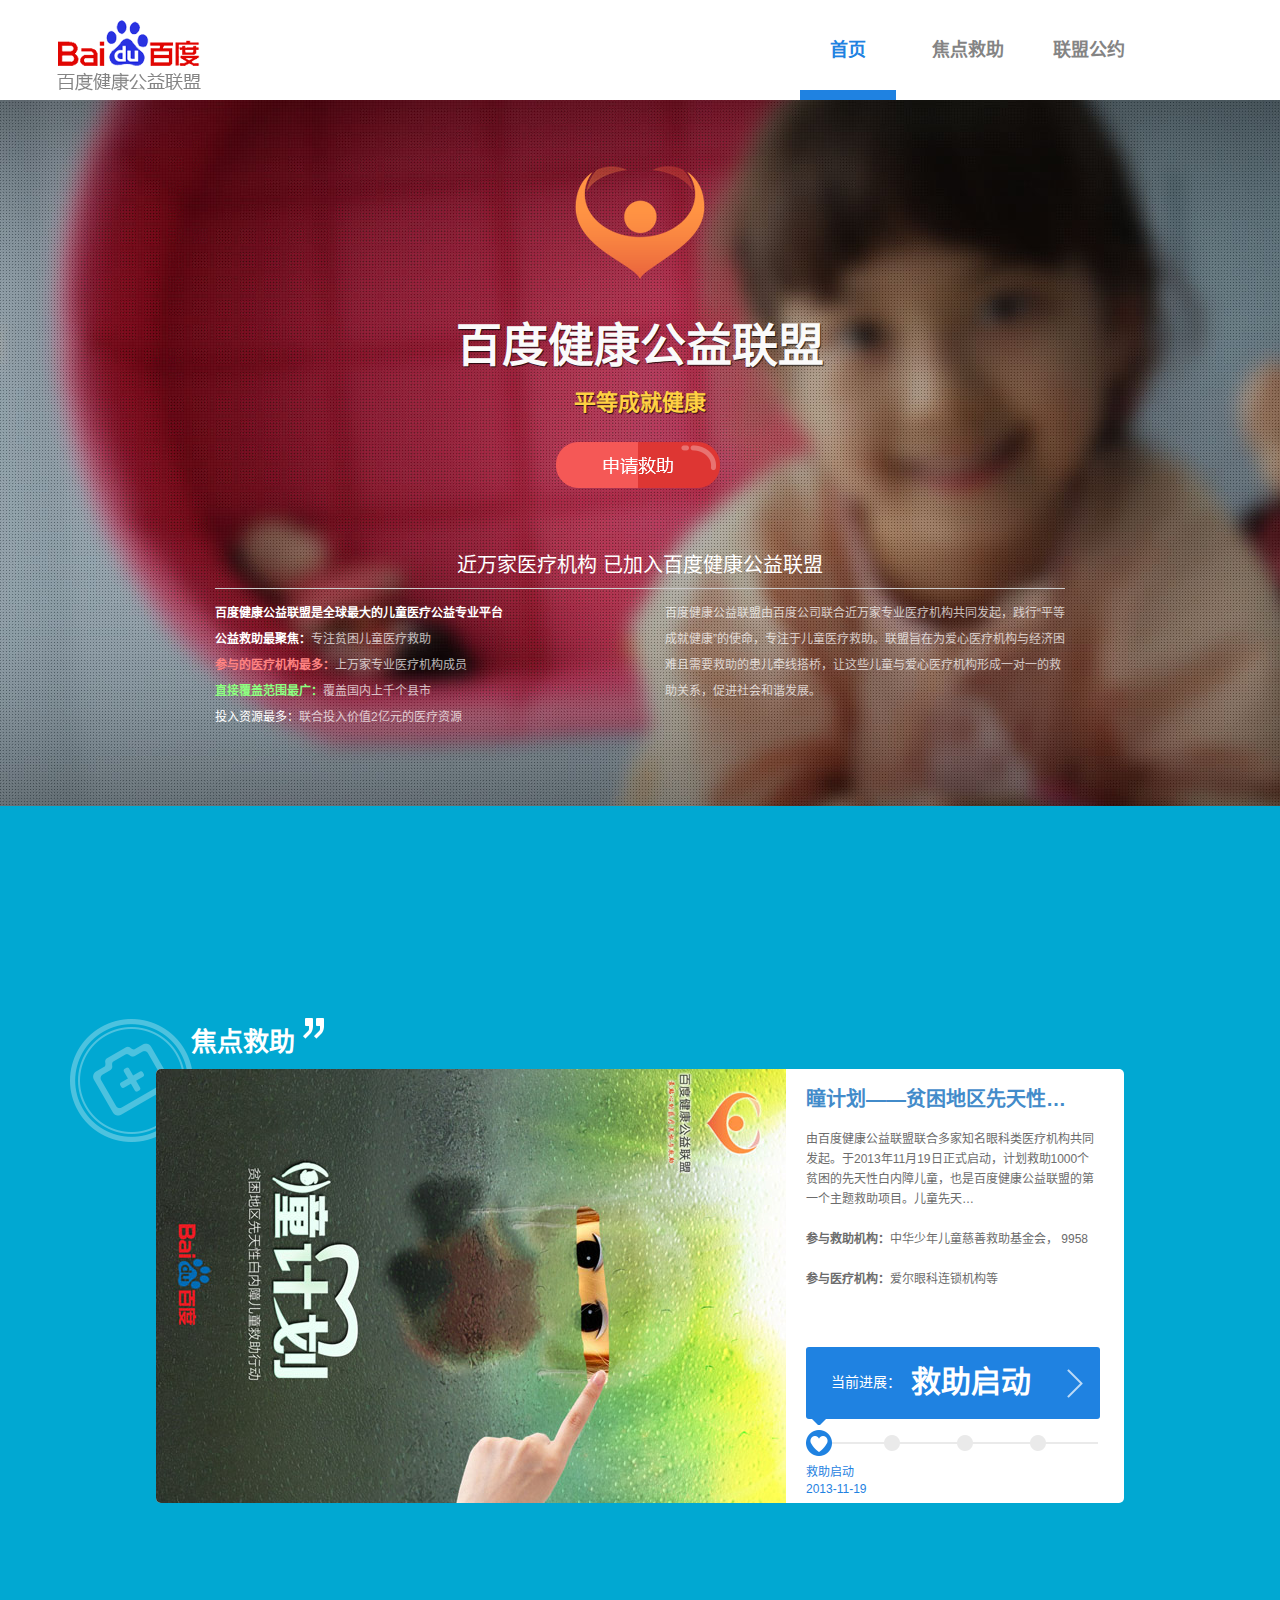
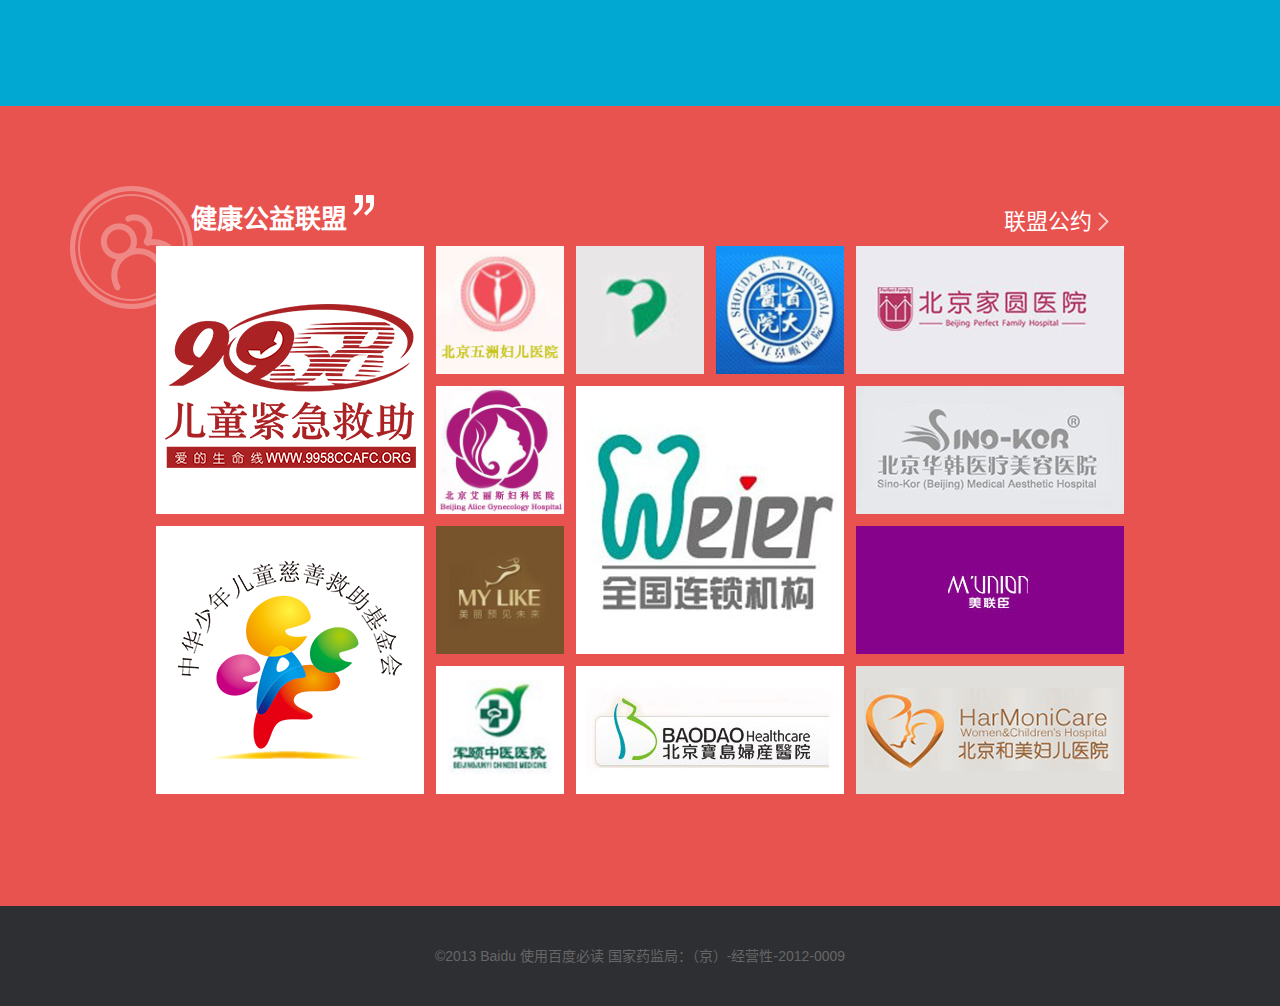
==== index.html @ b4f70628 "v1.31." ====
﻿<!DOCTYPE html>
<html lang="zh-cn">
    <head>
        <meta charset="utf-8">
        <meta http-equiv="X-UA-Compatible" content="IE=edge">
        <meta name="viewport" content="width=device-width, initial-scale=1.0">
        <meta name="description" content="">
        <meta name="author" content="yecol">
        <title>
            百度健康公益联盟
        </title>
        <link href="/static/assets/css/form.css" rel="stylesheet" type="text/css">
        <link href="/static/assets/css/style.css" rel="stylesheet" type="text/css">

        <!--[if lt IE 9]>
        <script src="/static/assets/js/html5shiv.js"></script>
        <script src="/static/assets/js/respond.min.js"></script>
        <![endif]-->
        <style type="text/css">
        .fixer{
            position:fixed; 
            padding-top: 20px;
            z-index: 700;
            width: 100%;
            _position:absolute;
            _top:expression(documentElement.scrollTop+30 + "px")
        }
        .tip{
            position:absolute;
            top: 20px;
            z-index: 900;
            width: 100%;
            _position:absolute;
            _top:expression(documentElement.scrollTop+30 + "px")
        }
        </style>
    </head>
    
    <body>
        <div class="fixer">
        <div id="nav">
            <div class="nav-lp">
            <ul>
                <li id="l1"><a href="#top" id="ftop">首页</a></li>
                <li id="l2"><a href="#focus" id="ffocus" class="active">焦点救助</a></li>
                <li id="l3"><a href="#union" id="funion">健康公益联盟</a></li>
            </ul>
            </div>
            <div class="nav-rp">
            <a id="nav-btn" class="req-help"></a>
            </div>
        </div>
        </div>
        <div class="header" id="top">
            <ul>
                <li class="active"><a href="#" class="active">首页</a></li>
                <li><a href="/focus/" >焦点救助</a></li>
                <li><a href="/union/" >联盟公约</a></li>
            </ul>
        </div>

        <div class="section" id="cover">
            <div class="container">
                <div class="title1">
                    <h1>百度健康公益联盟</h1>
                    <h3>平等成就健康</h3>
                </div>
                <div class="primary">
                    <a href="#" id="pr-btn" class="req-help"></a>
                </div>
                <div class="detail">
                    近万家医疗机构 已加入百度健康公益联盟
                    <hr>
                </div>

                <div class="title2">
                    <div class="t2l">
                        <!--<p class="t2-title">项目特点</p>-->
                        <p><strong>百度健康公益联盟是全球最大的儿童医疗公益专业平台</strong></p>
                        <p><span class="cc1">公益救助最聚焦：</span><span class="op4">专注贫困儿童医疗救助</span></p>
                        <p><span class="cc2">参与的医疗机构最多：</span><span class="op4">上万家专业医疗机构成员</span></p>
                        <p><span class="cc3">直接覆盖范围最广：</span></span><span class="op4">覆盖国内上千个县市</span></p>
                        <p><span class="cc4">投入资源最多：</span><span class="op4">联合投入价值2亿元的医疗资源</span></p>
                    </div>
                    <div class="t2r">
                        <!--<p class="t2-title">项目简介</p>-->
                        <p><span class="op4">百度健康公益联盟由百度公司联合近万家专业医疗机构共同发起，践行“平等成就健康”的使命，专注于儿童医疗救助。联盟旨在为爱心医疗机构与经济困难且需要救助的患儿牵线搭桥，让这些儿童与爱心医疗机构形成一对一的救助关系，促进社会和谐发展。</span></p></div>
                </div>

            </div>
        </div>

        <div class="section" id="focus" name="sn2">
            <div class="container">
            <div class="mid-container" id="fmc">
            <div class="title">
            <div class="title1">焦点救助</div>
            </div>   
            <div class="frame">
                <div class="image"><a href="/focus/"><img src="/static/img/detail.jpg"></a></div>
                <div class="content">
                    <h3 id="cutoff1"><a href="/focus/">瞳计划——贫困地区先天性白内障儿童救助行动</a></h3>
                    <p id="cutoff2">由百度健康公益联盟联合多家知名眼科类医疗机构共同发起。于2013年11月19日正式启动，计划救助1000个贫困的先天性白内障儿童，也是百度健康公益联盟的第一个主题救助项目。儿童先天性白内障在我国的发生率为0.5%，也就是每200个孩子里就有一个患有先天性白内障，是儿童较为常见的疾病。白内障能导致婴幼儿失明或弱势，失明儿童中有22%-30%为白内障所致，其已成为儿童失明的第二大原因。虽然目前白内障手术已经比较成熟，患病儿童通过手术可以重见光明，但对于儿童的治疗比成人更复杂、难度更高，特别是双眼完全性白内障的儿童，应在出生后1-2周内手术，最迟不可超过6个月，一旦错过治疗，会导致终生弱势甚至失明。而且，该疾病发病率高、分布地域广，贫困地区的患儿，往往因为医疗资源缺乏、无钱医治等问题耽误治疗，留下终生遗憾。孩子是社会的未来，而眼睛是他们看世界的窗户，贫困不应成为孩子看见未来、看见光明的障碍。百度联合上万家医疗客户共同建立健康公益联盟，打造首个以互联网平台和专业医疗机构为主体的直接救助平台，同时也是全球最大的儿童医疗公益专业平台，“瞳计划”作为首个发起项目，将为需要救助的患儿提供专业、及时的救助服务。让我们一起关注“瞳计划”，为祖国的花朵擦亮眼睛、照亮未来！
                    </p>
                    <p class="mr20" id="cutoff3"><span class="s">参与救助机构：</span>中华少年儿童慈善救助基金会， 9958</p>
                    <p class="mr20"><span class="s">参与医疗机构：</span>爱尔眼科连锁机构等</p>
                </div>
                <div class="status">
                    <div class="tag">
                        <a href="/focus/" class="taga">
                        <!-- TODO:填写所有状态，有几个填写几个。tgtext2l为两行文字,tgtext1l为一行文字 -->
                        <div class="tgtext tgtext1l">
                        <p><span class="p60">当前进展：</span><span class="f24">救助启动</span></p>
                        </div>
                        <div class="next"></div>
                        </a>
                    </div>
                    <!-- TODO:数字序号写在这里，如这里表示激活第3个 -->
                    <div id="cura" class="hide">1</div>

                    <div class="tail">
                    </div>
                    <div class="line">
                        <a class="stage1"></a>
                        <div class="seg"></div>
                        <a class="stage"></a>
                        <div class="seg"></div>
                        <a class="stage"></a>
                        <div class="seg"></div>
                        <a class="stage"></a>
                        <div class="seg"></div>
                    </div>
                    <!-- TODO:填写状态，有几个写几个 -->
                    <div class="segtext">
                        <div class="seg-t" id="st1"><p>救助启动</p><p>2013-11-19</p></div>
                    </div>
                </div>
            </div>
            </div>   
            </div>
        </div>

        <div class="section" id="union" name="sn3">
            <div class="container">
            <div class="mid-container">
            <div class="title">
            <div class="title1">健康公益联盟<a class="seeall" href="/union/">联盟公约</a></div>
            </div> 
            <div class="face-frame">
                <ul>
                    <!-- line1 -->
                    <li class="face2" id="f1"><img src="/static/img/9958-268268.png"></li>
                    <li class="face1" id="f2"><img src="/static/img/f2.jpg"></img></li>
                    <li class="face1" id="f3"><img src="/static/img/f3.jpg"></img></li>
                    <li class="face1" id="f4"><img src="/static/img/f4.jpg"></img></li>
                    <li class="facew" id="f5"><img src="/static/img/c1.png"></li>
                    <!-- line2 -->
                    <li class="face1" id="f6"><img src="/static/img/f5.jpg"></img></li>
                    <li class="face2" id="f7"><img src="/static/img/f6.jpg"></li>
                    <li class="facew" id="f8"><img src="/static/img/c2.png"></li>
                    <!-- line3 -->
                    <li class="face2" id="f9"><img src="/static/img/ech-268268.png"></li>
                    <li class="face1" id="f10"><img src="/static/img/f8.jpg"></li>
                    <li class="facew" id="f11"><img src="/static/img/c4.jpg"></li>
                    <!-- line4 -->
                    <li class="face1" id="f12"><img src="/static/img/f7.jpg"></img></li>
                    <li class="facew" id="f13"><img src="/static/img/c5.jpg"></li>
                    <li class="facew" id="f14"><img src="/static/img/c6.png"></li>
                </ul>
                
            </div>
            </div>   
            </div>
        </div>

        <div class="section" id="footer">
            <p>©2013 Baidu <a href="http://www.baidu.com/duty/">使用百度必读</a> 国家药监局：（京）-经营性-2012-0009</p>
        </div>


        <!-- TODO 加入在此加入所有轮换图片-->
        <div id="preload-1">
            <!-- 加入1*1 -->
        </div>

        <div id="preload-2">
            <!-- 加入2*2 -->
        </div>

        <div id="preload-w">
            <!-- 加入1*2 -->
            <img src="/static/img/c3.png"></img>
            <img src="/static/img/c7.png"></img>
        </div>


        <!-- Modal -->
        <div class="modal fade" id="yModal" tabindex="-1" role="dialog" aria-labelledby="myModalLabel" aria-hidden="true">
          <div class="modal-dialog">
            <div class="modal-content">
              <div class="modal-header">
                <button type="button" class="close" data-dismiss="modal" aria-hidden="true">&times;</button>
                <h4 class="modal-title" id="myModalLabel">申请救助</h4>
              </div>
              <div class="modal-body">

<form class="form-horizontal" id="help-form" role="form">

    <div class="ygroup">
        <label for="username" class="label-1"><span class="cred">*</span>姓名:</label>
            <div class="col-xs-4"><input type="text" id="username" name="name" class="form-control" data-validate="required" data-validate-max-length="32" >
                <div class="errorHint"></div>
            </div>
        <label for="tel" class="label-2"><span class="cred">*</span>电话:</label>
            <div class="col-xs-4">
                <input type="text" id="tel" class="form-control" name="tel" data-validate="telnumber">
                <div class="errorHint"></div>
            </div>
    </div>

    <div class="ygroup">
         <label for="address" class="label-1"><span class="cred">*</span>地址:</label>
            <div class="col-xs-3">
                <select class="form-control" id="provjs" name="province" type="text" data-validate="require-select-valid-option">
                  <option value='-1'>请选择</option>
                </select>
                <div class="errorHint"></div>
            </div>
            <div class="col-xs-3">
                <select class="form-control" id="cityjs" name="city" type="text">
                  <option value='-1'>请选择</option>
                </select>
            </div>
            <div class="col-xs-3">
                <select class="form-control" id="cotyjs" name="country" type="text">
                  <option value='-1'>请选择</option>
                </select>
            </div>
    </div>

    <div class="ygroup">
        <label for="detailaddress" class="label-1"><span class="cred">*</span>详细地址:</label>
        <div class="col-sm-10">
            <input class="longinput" id="detailaddress" name="address" data-validate="required-none">
            <div class="errorHint"></div>
        </div>
    </div>
    <div class="ygroup">
        <label for="desc" class="label-1"><span class="cred">*</span>病情描述:</label>
        <div class="col-sm-10">
            <textarea class="form-control" rows="3" name="illness_desc" data-validate="required-none"></textarea>
            <div class="errorHint"></div>
        </div>
    </div>
    <div class="ygroup">
        <label for="other" class="label-1">备注:</label>
        <div class="col-sm-10">
            <textarea class="form-control" rows="3" name="remarks"></textarea>
        </div>
    </div>

  <div class="ygroup">
    <div class="col-sm-offset-2 col-sm-10">
        <label>带<span class="cred">*</span>为必填项</label>
    </div>
  </div>
  <div class="ygroup">
    <div class="pull-center">
      <button type="submit" class="send-help"></button>
    </div>
  </div>
</form>

              </div>
            </div><!-- /.modal-content -->
          </div><!-- /.modal-dialog -->
        </div><!-- /.modal -->

<div class="tip"></div>

        <script src="/static/assets/js/jquery-1.10.2.min.js"></script>
        <script src="/static/assets/js/bootstrap.min.js"></script>

        <!-- 输入校验 -->
        <script src="/static/backbone/backbone-1.0.0.min.js"></script>
        <script src="/static/js/system.js"></script>
        <script src="/static/js/validate.js"></script>
        <!-- 输入校验 -->

        <script>
        $fposito = 0;
        $temph = 0;
        $pt = 0;

        $findex1 = 0;
        $findex2 = 0;
        $findexw = 0;
        $pswIndex = 1;

        function subText(selectString,limit,ellipsis){
            if ($(selectString).html().length>limit){
                var txt = $(selectString).html().substr(0,limit);
                $(selectString).html(ellipsis?txt+"…":txt);                
            }
        }

        function multiSubText(selectString,limit,ellipsis){
            $(selectString).each(function(){
                if ($(this).html().length>limit){
                    var txt = $(this).html().substr(0,limit);
                    $(this).html(ellipsis?txt+"…":txt);               
                }
            });
        }

        $(document).ready(function() {
            /* 截断 */
            subText("#cutoff1 a",12,true);//焦点救助标题
            subText("#cutoff2",90,true);//焦点救助内容
            subText("#cutoff3",70,true);//焦点救助机构
            multiSubText(".tgtext2l .f24",7,false);//状态蓝条
            multiSubText(".tgtext1l .f24",4,false);//状态蓝条
            multiSubText(".seg-t p:nth-child(1)",6,false);//状态下部分
            /* resize section */
            $vsbheight = $(window).height();
            if($vsbheight>$("#focus").height()){
                $("#focus").height($vsbheight);
                $pt = ($("#focus").height()-494)/2
                $("#focus .container").css({"padding-top":$pt,"padding-bottom":$pt,"background-position":"70px "+parseInt($pt+10,0)+"px"});
                $temph=$pt+10;
            }
            /* scroll */
            $("#nav ul a").click(function(e) {
                var sel = $(this).attr("href");
                $('html,body').animate({scrollTop: $(sel).offset().top}, 500);
                e.preventDefault();
            });
            /*slide*/
            $cura = parseInt($("#cura").html(),10)-1;
            $taila=[6,78,152,225];
            {   
                $(".stage").each(function(i){
                    if(i==$cura-1){
                        $(this).addClass('active');
                    }else if(i>$cura-1){
                        $(this).addClass('unactive');
                    }
                    i++;
                });
                $(".seg").each(function(j){
                    if(j+1>$cura){
                        $(this).addClass('unactive');
                    }else{
                        $(this).removeClass('unactive');
                    }
                    j++;
                });
                $(".seg-t").each(function(k){
                    if(k!=$cura){
                        $(this).hide();
                    }else{
                        $(this).show();
                    }
                    k++;
                });
                $(".tgtext").each(function(k){
                    if(k!=$cura){
                        $(this).hide();
                    }else{
                        $(this).show();
                    }
                    k++;
                });
                $(".tail").css("background-position",$taila[$cura]+"px 0px");
                if($cura==0){
                    $(".stage1").addClass('active');
                }
            }

            var timer = null;
            /*slide hover||click*/
            $(".stage,.stage1").hover(function() {
                $curStage = $(this);
                clearTimeout(timer);
                // timer = setTimeout(function() {
                    if($cura==0)return;
                    if($curStage.hasClass('unactive'))return;
                    $(".tail").css("background-position",$taila[$curStage.index()/2]+"px 0px");
                    //$(this).addClass('active');
                    //$(this).siblings('.active').removeClass('active');
                    $index_2=$curStage.index()/2;
                    $(".seg-t").each(function(k){
                        if(k!=$index_2){
                            $(this).hide();
                        }else{
                            $(this).show();
                        }
                        k++;
                    });
                    $(".tgtext").each(function(k){
                        if(k!=$index_2){
                            $(this).hide();
                        }else{
                            $(this).show();
                        }
                        k++;
                    });
                // }, 1000);
            }
            , function() {
                clearTimeout(timer);
                timer = setTimeout(function() {
                    /* 恢复当前状态的效果 */
                    $(".tail").css("background-position",$taila[$cura]+"px 0px");
              
                    //TODO 找到当前状态element的index
                    $(".seg-t").each(function(k){
                        if (k!=$cura) {
                            $(this).hide();
                        } else {
                            $(this).show();    
                        }
                        k++;
                    });
                    $(".tgtext").each(function(k){
                        if(k!=$cura){
                            $(this).hide();
                        }else{
                            $(this).show();
                        }
                        k++;
                    });
                }, 300);
            }
            );

            /*省市县的获取*/
            $prourl="/location/api/provinces/";
            $ctyurl="country.json";
            $.getJSON( $prourl, function(response){
                $options = "<option value='-1'>请选择</option>";
                $.each(response.data, function( key, val ) {
                    $options+=( "<option value='" + key + "'>" + val + "</option>" );
                });
                $("#provjs").html($options);
            });

            $("#provjs").change(function(){
                var provinceId = $("#provjs option:selected").attr('value');
                $citurl = '/location/api/cities/'+provinceId+'/';

                //修改文字
                $.getJSON( $citurl, function(response){
                    $options = "<option value='-1'>请选择</option>";
                    $.each(response.data, function( key, val ) {
                        $options+=( "<option value='" + key + "'>" + val + "</option>" );
                    });
                    $("#cityjs").html($options);
                });
                $("#detailaddress").val($("#provjs option:selected").html());
                $("#cotyjs").html("<option value='-1'>请选择</option>");
            });

            $("#cityjs").change(function(){
                var cid = $("#cityjs option:selected").attr('value');
                $ctyurl = '/location/api/districts/'+cid+'/';

                //修改文字
                $.getJSON( $ctyurl, function(response){
                    $options = "<option value='-1'>请选择</option>";
                    $.each(response.data, function( key, val ) {
                        $options+=( "<option value='" + key + "'>" + val + "</option>" );
                    });
                    $("#cotyjs").html($options);
                });
                $("#detailaddress").val($("#provjs option:selected").html()+$("#cityjs option:selected").html());
            });

            $("#cotyjs").change(function(){
                $("#detailaddress").val($("#provjs option:selected").html()+$("#cityjs option:selected").html()+$("#cotyjs option:selected").html()); 
            })

            /*表单数据传输和处理*/
            /* open form*/
            $(".req-help").click(function(e) {
                /* Act on the event */
                e.preventDefault();
                $("#help-form")[0].reset();

                $('div[class="errorHint"]').each(function() {
                    $(this).text('');
                })
                $('#yModal').modal();
            });

            $(".send-help").click(function(e) {
                if (!W.validate()) {
                    return false;
                }

                e.preventDefault();
                
                $("#yModal").modal('hide');
                //发送数据
                $.ajax({
                    type:"POST",
                    url: "/cms/applications/api/create/",
                    data: $("#help-form").serialize(),
                    success: function(data){              
                        if (data) {//TODO: 需要对错误提交做什么处理？
                            $(".tip").css("top",$(window).scrollTop()+$(window).height()/2).show();
                            setTimeout(function(){
                                $('.tip').hide();
                            }, 2000);
                        };
                    }
                });        
            });
        });
        $(window).resize(function(event) {
            /* resize section */
            $vsbheight = $(window).height();
            if($vsbheight>$("#focus").height()){
                $("#focus").height($vsbheight);
                $pt = ($("#focus").height()-494)/2
                $("#focus .container").css({"padding-top":$pt,"padding-bottom":$pt,"background-position":"70px "+parseInt($pt+10,0)+"px"});
                $temph=$pt+10;
            }
            $('.fixer').css('padding-left',($('#fmc').offset().left+475)); 
        });

        var imageTimer = null;
        var firstTime = 0;
        $(window).scroll(function(){
            var h_num=$(window).scrollTop();
            
            if(h_num>=$("#focus").offset().top+$pt-60){
                //alert($temph);
                $num=parseInt(h_num-($("#focus").offset().top)-$pt+30,10)+parseInt($temph, 10);
                $("#focus .container").css("background-position","70px "+$num +"px");
            }else{
                $pt = ($("#focus").height()-494)/2
                $("#focus .container").css({"padding-top":$pt,"padding-bottom":$pt,"background-position":"70px "+parseInt($pt+10,0)+"px"});
            }

            if(h_num>=$("#union").offset().top+80-60){
                $num=parseInt(h_num-($("#union").offset().top)+60,10);
                $("#union .container").css("background-position","70px "+$num +"px");
            }else{
                $("#union .container").css("background-position","70px 80px");
            }

            if(h_num>=$("#focus").offset().top){
                $('.fixer').css('padding-left',($('#fmc').offset().left+475)); 
                $('#ffocus').addClass('active');
                $('#funion').removeClass('active');
                if (h_num>=$("#union").offset().top) {
                    $('#ffocus').removeClass('active');
                    $('#funion').addClass('active');
                };
                $('.fixer').show();
                $('#nav').show(); 
            }else{ 
                $('.fixer').hide();
                $('#nav').hide();    
            }

            // switch images
            if(h_num>=$("#union").offset().top-400&&firstTime==0){
                firstTime = 1;
                clearTimeout(imageTimer);
                imageTimer = setInterval(function(){

                    // var count = 0;
                    // var interv = setInterval(function() {
                    //     count++;
                    //     if(count>6){
                    //         clearInterval(interv);
                    //     }
                    var $swIndex = 1 + Math.floor(Math.random() * 14);

                    //if ($swIndex == 1 || $swIndex == 5) {
                        //左上角和右上角图标不变
                    //    return;
                    //}

                    var $curli = $(".face-frame ul li:nth-child("+$swIndex+")");

                    var $swImageUrl = null;
                    var $swImageEle = null;

                    if ($curli.hasClass("face1")){
                        if ($("#preload-1 img").size() == 0) {
                            return;
                        }

                        $findex1 = ($findex1)%$("#preload-1 img").size()+1;
                        $swImageEle = $("#preload-1 img:nth-child("+$findex1+")");
                        $swImageUrl = $swImageEle.attr('src');
                    }
                    if ($curli.hasClass("face2")){
                        if ($("#preload-2 img").size() == 0) {
                            return;
                        }

                        $findex2 = ($findex2)%$("#preload-2 img").size()+1;
                        $swImageEle = $("#preload-2 img:nth-child("+$findex2+")");
                        $swImageUrl = $swImageEle.attr('src');
                        // console.log("findex2="+$findex2);
                    }
                    if ($curli.hasClass("facew")){
                        if ($("#preload-w img").size() == 0) {
                            return;
                        }

                        $findexw = ($findexw)%$("#preload-w img").size()+1;
                        $swImageEle = $("#preload-w img:nth-child("+$findexw+")");
                        $swImageUrl = $swImageEle.attr('src');
                        // console.log("findexw="+$findexw);
                    }

                    var swimage = $(".face-frame ul li:nth-child("+$swIndex+") img");
                    swimage.fadeOut(400, function () {
                        swimage.attr('src', $swImageUrl);
                        swimage.fadeIn(400);
                    });

                    $swImageEle.attr('src', swimage.attr('src'));
                    // },200);


                } , 2000);
            }else if(h_num<$("#union").offset().top-400){
                firstTime = 0;
            }
        });  
        </script>

        <script type="text/javascript">
            var _bdhmProtocol = (("https:" == document.location.protocol) ? " https://" : " http://");
            document.write(unescape("%3Cscript src='" + _bdhmProtocol + "hm.baidu.com/h.js%3F6b83942048be2f98b58cb7e82a710c44' type='text/javascript'%3E%3C/script%3E"));
        </script>
  </body>
</html>
---- static/assets/css/form.css ----
/*!
 * Bootstrap v3.0.2
 *
 * Copyright 2013 Twitter, Inc
 * Licensed under the Apache License v2.0
 * http://www.apache.org/licenses/LICENSE-2.0
 *
 * Designed and built with all the love in the world @twitter by @mdo and @fat.
 */

/*! normalize.css v2.1.3 | MIT License | git.io/normalize */
article,
aside,
details,
figcaption,
figure,
footer,
header,
hgroup,
main,
nav,
section,
summary {
  display: block;
}
audio,
canvas,
video {
  display: inline-block;
}
audio:not([controls]) {
  display: none;
  height: 0;
}
[hidden],
template {
  display: none;
}
html {
  font-family: sans-serif;
  -ms-text-size-adjust: 100%;
  -webkit-text-size-adjust: 100%;
}
body {
  margin: 0;
}
a {
  background: transparent;
}
a:focus {
  outline: thin dotted;
}
a:active,
a:hover {
  outline: 0;
}
h1 {
  font-size: 2em;
  margin: 0.67em 0;
}
abbr[title] {
  border-bottom: 1px dotted;
}
b,
strong {
  font-weight: bold;
}
dfn {
  font-style: italic;
}
hr {
  -moz-box-sizing: content-box;
  box-sizing: content-box;
  height: 0;
}
mark {
  background: #ff0;
  color: #000;
}
code,
kbd,
pre,
samp {
  font-family: monospace, serif;
  font-size: 1em;
}
pre {
  white-space: pre-wrap;
}
q {
  quotes: "\201C" "\201D" "\2018" "\2019";
}
small {
  font-size: 80%;
}
sub,
sup {
  font-size: 75%;
  line-height: 0;
  position: relative;
  vertical-align: baseline;
}
sup {
  top: -0.5em;
}
sub {
  bottom: -0.25em;
}
img {
  border: 0;
}
svg:not(:root) {
  overflow: hidden;
}
figure {
  margin: 0;
}
fieldset {
  border: 1px solid #c0c0c0;
  margin: 0 2px;
  padding: 0.35em 0.625em 0.75em;
}
legend {
  border: 0;
  padding: 0;
}
button,
input,
select,
textarea {
  width: 100%
  font-family: inherit;
  font-size: 100%;
  margin: 0;
}
button,
input {
  line-height: normal;
}
button,
select {
  text-transform: none;
}
button,
html input[type="button"],
input[type="reset"],
input[type="submit"] {
  -webkit-appearance: button;
  cursor: pointer;
}
button[disabled],
html input[disabled] {
  cursor: default;
}
input[type="checkbox"],
input[type="radio"] {
  box-sizing: border-box;
  padding: 0;
}
input[type="search"] {
  -webkit-appearance: textfield;
  -moz-box-sizing: content-box;
  -webkit-box-sizing: content-box;
  box-sizing: content-box;
}
input[type="search"]::-webkit-search-cancel-button,
input[type="search"]::-webkit-search-decoration {
  -webkit-appearance: none;
}
button::-moz-focus-inner,
input::-moz-focus-inner {
  border: 0;
  padding: 0;
}
textarea {
  overflow: auto;
  vertical-align: top;
}
table {
  border-collapse: collapse;
  border-spacing: 0;
}

html {
  font-size: 62.5%;
  -webkit-tap-highlight-color: rgba(0, 0, 0, 0);
}
body {
  font-family: "Helvetica Neue", Helvetica, Arial, sans-serif;
  font-size: 14px;
  line-height: 1.428571429;
  color: #333333;
  background-color: #ffffff;
}
input,
button,
select,
textarea {
  font-family: inherit;
  font-size: inherit;
  line-height: inherit;
}
a {
  color: #428bca;
  text-decoration: none;
}
a:hover,
a:focus {
  color: #2a6496;
  text-decoration: underline;
}
a:focus {
  outline: thin dotted #333;
  outline: 5px auto -webkit-focus-ring-color;
  outline-offset: -2px;
}
img {
  vertical-align: middle;
}
.img-responsive {
  display: block;
  max-width: 100%;
  height: auto;
}
.img-rounded {
  border-radius: 6px;
}
.img-thumbnail {
  padding: 4px;
  line-height: 1.428571429;
  background-color: #ffffff;
  border: 1px solid #dddddd;
  border-radius: 4px;
  -webkit-transition: all 0.2s ease-in-out;
  transition: all 0.2s ease-in-out;
  display: inline-block;
  max-width: 100%;
  height: auto;
}
.img-circle {
  border-radius: 50%;
}
hr {
  margin-top: 20px;
  margin-bottom: 20px;
  border: 0;
  border-top: 1px solid #eeeeee;
}
.sr-only {
  position: absolute;
  width: 1px;
  height: 1px;
  margin: -1px;
  padding: 0;
  overflow: hidden;
  clip: rect(0, 0, 0, 0);
  border: 0;
}
p {
  margin: 0 0 10px;
}
.lead {
  margin-bottom: 20px;
  font-size: 16px;
  font-weight: 200;
  line-height: 1.4;
}
@media (min-width: 768px) {
  .lead {
    font-size: 21px;
  }
}
small,
.small {
  font-size: 85%;
}
cite {
  font-style: normal;
}
.text-muted {
  color: #999999;
}
.text-primary {
  color: #428bca;
}
.text-primary:hover {
  color: #3071a9;
}
.text-warning {
  color: #c09853;
}
.text-warning:hover {
  color: #a47e3c;
}
.text-danger {
  color: #b94a48;
}
.text-danger:hover {
  color: #953b39;
}
.text-success {
  color: #468847;
}
.text-success:hover {
  color: #356635;
}
.text-info {
  color: #3a87ad;
}
.text-info:hover {
  color: #2d6987;
}
.text-left {
  text-align: left;
}
.text-right {
  text-align: right;
}
.text-center {
  text-align: center;
}
h1,
h2,
h3,
h4,
h5,
h6,
.h1,
.h2,
.h3,
.h4,
.h5,
.h6 {
  font-weight: 500;
  line-height: 1.1;
  color: inherit;
}
h1 small,
h2 small,
h3 small,
h4 small,
h5 small,
h6 small,
.h1 small,
.h2 small,
.h3 small,
.h4 small,
.h5 small,
.h6 small,
h1 .small,
h2 .small,
h3 .small,
h4 .small,
h5 .small,
h6 .small,
.h1 .small,
.h2 .small,
.h3 .small,
.h4 .small,
.h5 .small,
.h6 .small {
  font-weight: normal;
  line-height: 1;
  color: #999999;
}
h1,
h2,
h3 {
  margin-top: 20px;
  margin-bottom: 10px;
}
h1 small,
h2 small,
h3 small,
h1 .small,
h2 .small,
h3 .small {
  font-size: 65%;
}
h4,
h5,
h6 {
  margin-top: 10px;
  margin-bottom: 10px;
}
h4 small,
h5 small,
h6 small,
h4 .small,
h5 .small,
h6 .small {
  font-size: 75%;
}
h1,
.h1 {
  font-size: 36px;
}
h2,
.h2 {
  font-size: 30px;
}
h3,
.h3 {
  font-size: 24px;
}
h4,
.h4 {
  font-size: 18px;
}
h5,
.h5 {
  font-size: 14px;
}
h6,
.h6 {
  font-size: 12px;
}
.page-header {
  padding-bottom: 9px;
  margin: 40px 0 20px;
  border-bottom: 1px solid #eeeeee;
}
ul,
ol {
  margin-top: 0;
  margin-bottom: 10px;
}
ul ul,
ol ul,
ul ol,
ol ol {
  margin-bottom: 0;
}
.list-unstyled {
  padding-left: 0;
  list-style: none;
}
.list-inline {
  padding-left: 0;
  list-style: none;
}
.list-inline > li {
  display: inline-block;
  padding-left: 5px;
  padding-right: 5px;
}
.list-inline > li:first-child {
  padding-left: 0;
}
dl {
  margin-bottom: 20px;
}
dt,
dd {
  line-height: 1.428571429;
}
dt {
  font-weight: bold;
}
dd {
  margin-left: 0;
}
@media (min-width: 768px) {
  .dl-horizontal dt {
    float: left;
    width: 160px;
    clear: left;
    text-align: right;
    overflow: hidden;
    text-overflow: ellipsis;
    white-space: nowrap;
  }
  .dl-horizontal dd {
    margin-left: 180px;
  }
  .dl-horizontal dd:before,
  .dl-horizontal dd:after {
    content: " ";
    /* 1 */
  
    display: table;
    /* 2 */
  
  }
  .dl-horizontal dd:after {
    clear: both;
  }
  .dl-horizontal dd:before,
  .dl-horizontal dd:after {
    content: " ";
    /* 1 */
  
    display: table;
    /* 2 */
  
  }
  .dl-horizontal dd:after {
    clear: both;
  }
}
abbr[title],
abbr[data-original-title] {
  cursor: help;
  border-bottom: 1px dotted #999999;
}
abbr.initialism {
  font-size: 90%;
  text-transform: uppercase;
}
blockquote {
  padding: 10px 20px;
  margin: 0 0 20px;
  border-left: 5px solid #eeeeee;
}
blockquote p {
  font-size: 17.5px;
  font-weight: 300;
  line-height: 1.25;
}
blockquote p:last-child {
  margin-bottom: 0;
}
blockquote small {
  display: block;
  line-height: 1.428571429;
  color: #999999;
}
blockquote small:before {
  content: '\2014 \00A0';
}
blockquote.pull-right {
  padding-right: 15px;
  padding-left: 0;
  border-right: 5px solid #eeeeee;
  border-left: 0;
}
blockquote.pull-right p,
blockquote.pull-right small,
blockquote.pull-right .small {
  text-align: right;
}
blockquote.pull-right small:before,
blockquote.pull-right .small:before {
  content: '';
}
blockquote.pull-right small:after,
blockquote.pull-right .small:after {
  content: '\00A0 \2014';
}
blockquote:before,
blockquote:after {
  content: "";
}
address {
  margin-bottom: 20px;
  font-style: normal;
  line-height: 1.428571429;
}
/*.container {
  margin-right: auto;
  margin-left: auto;
  padding-left: 15px;
  padding-right: 15px;
}
.container:before,
.container:after {
  content: " ";
  /* 1 */
/*
  display: table;*/
  /* 2 */

/*}
.container:after {
  clear: both;
}*/
/*.container:before,
.container:after {
  content: " ";
  /* 1 */
/*
  display: table;
  /* 2 */
.row {
  margin-left: -15px;
  margin-right: -15px;
}
.row:before,
.row:after {
  content: " ";
  /* 1 */

  display: table;
  /* 2 */

}
.row:after {
  clear: both;
}
.row:before,
.row:after {
  content: " ";
  /* 1 */

  display: table;
  /* 2 */

}
.row:after {
  clear: both;
}
.col-xs-1, .col-sm-1, .col-md-1, .col-lg-1, .col-xs-2, .col-sm-2, .col-md-2, .col-lg-2, .col-xs-3, .col-sm-3, .col-md-3, .col-lg-3, .col-xs-4, .col-sm-4, .col-md-4, .col-lg-4, .col-xs-5, .col-sm-5, .col-md-5, .col-lg-5, .col-xs-6, .col-sm-6, .col-md-6, .col-lg-6, .col-xs-7, .col-sm-7, .col-md-7, .col-lg-7, .col-xs-8, .col-sm-8, .col-md-8, .col-lg-8, .col-xs-9, .col-sm-9, .col-md-9, .col-lg-9, .col-xs-10, .col-sm-10, .col-md-10, .col-lg-10, .col-xs-11, .col-sm-11, .col-md-11, .col-lg-11, .col-xs-12, .col-sm-12, .col-md-12, .col-lg-12 {
  position: relative;
  min-height: 1px;
  padding-left: 15px;
  padding-right: 15px;
}
.col-xs-1, .col-xs-2, .col-xs-3, .col-xs-4, .col-xs-5, .col-xs-6, .col-xs-7, .col-xs-8, .col-xs-9, .col-xs-10, .col-xs-11 {
  float: left;
}
.col-xs-12 {
  width: 100%;
}
.col-xs-11 {
  width: 91.66666666666666%;
}
.col-xs-10 {
  width: 83.33333333333334%;
}
.col-xs-9 {
  width: 75%;
}
.col-xs-8 {
  width: 66.66666666666666%;
}
.col-xs-7 {
  width: 58.333333333333336%;
}
.col-xs-6 {
  width: 50%;
}
.col-xs-5 {
  width: 41.66666666666667%;
}
.col-xs-4 {
  width: 33.33333333333333%;
}
.col-xs-3 {
  width: 25%;
}
.col-xs-2 {
  width: 16.666666666666664%;
}
.col-xs-1 {
  width: 8.333333333333332%;
}
.col-xs-pull-12 {
  right: 100%;
}
.col-xs-pull-11 {
  right: 91.66666666666666%;
}
.col-xs-pull-10 {
  right: 83.33333333333334%;
}
.col-xs-pull-9 {
  right: 75%;
}
.col-xs-pull-8 {
  right: 66.66666666666666%;
}
.col-xs-pull-7 {
  right: 58.333333333333336%;
}
.col-xs-pull-6 {
  right: 50%;
}
.col-xs-pull-5 {
  right: 41.66666666666667%;
}
.col-xs-pull-4 {
  right: 33.33333333333333%;
}
.col-xs-pull-3 {
  right: 25%;
}
.col-xs-pull-2 {
  right: 16.666666666666664%;
}
.col-xs-pull-1 {
  right: 8.333333333333332%;
}
.col-xs-pull-0 {
  right: 0%;
}
.col-xs-push-12 {
  left: 100%;
}
.col-xs-push-11 {
  left: 91.66666666666666%;
}
.col-xs-push-10 {
  left: 83.33333333333334%;
}
.col-xs-push-9 {
  left: 75%;
}
.col-xs-push-8 {
  left: 66.66666666666666%;
}
.col-xs-push-7 {
  left: 58.333333333333336%;
}
.col-xs-push-6 {
  left: 50%;
}
.col-xs-push-5 {
  left: 41.66666666666667%;
}
.col-xs-push-4 {
  left: 33.33333333333333%;
}
.col-xs-push-3 {
  left: 25%;
}
.col-xs-push-2 {
  left: 16.666666666666664%;
}
.col-xs-push-1 {
  left: 8.333333333333332%;
}
.col-xs-push-0 {
  left: 0%;
}
.col-xs-offset-12 {
  margin-left: 100%;
}
.col-xs-offset-11 {
  margin-left: 91.66666666666666%;
}
.col-xs-offset-10 {
  margin-left: 83.33333333333334%;
}
.col-xs-offset-9 {
  margin-left: 75%;
}
.col-xs-offset-8 {
  margin-left: 66.66666666666666%;
}
.col-xs-offset-7 {
  margin-left: 58.333333333333336%;
}
.col-xs-offset-6 {
  margin-left: 50%;
}
.col-xs-offset-5 {
  margin-left: 41.66666666666667%;
}
.col-xs-offset-4 {
  margin-left: 33.33333333333333%;
}
.col-xs-offset-3 {
  margin-left: 25%;
}
.col-xs-offset-2 {
  margin-left: 16.666666666666664%;
}
.col-xs-offset-1 {
  margin-left: 8.333333333333332%;
}
.col-xs-offset-0 {
  margin-left: 0%;
}
@media (min-width: 768px) {
/*  .container {
    width: 750px;
  }*/
  .col-sm-1, .col-sm-2, .col-sm-3, .col-sm-4, .col-sm-5, .col-sm-6, .col-sm-7, .col-sm-8, .col-sm-9, .col-sm-10, .col-sm-11 {
    float: left;
  }
  .col-sm-12 {
    width: 100%;
  }
  .col-sm-11 {
    width: 91.66666666666666%;
  }
  .col-sm-10 {
    width: 83.33333333333334%;
  }
  .col-sm-9 {
    width: 75%;
  }
  .col-sm-8 {
    width: 66.66666666666666%;
  }
  .col-sm-7 {
    width: 58.333333333333336%;
  }
  .col-sm-6 {
    width: 50%;
  }
  .col-sm-5 {
    width: 41.66666666666667%;
  }
  .col-sm-4 {
    width: 33.33333333333333%;
  }
  .col-sm-3 {
    width: 25%;
  }
  .col-sm-2 {
    width: 16.666666666666664%;
  }
  .col-sm-1 {
    width: 8.333333333333332%;
  }
  .col-sm-pull-12 {
    right: 100%;
  }
  .col-sm-pull-11 {
    right: 91.66666666666666%;
  }
  .col-sm-pull-10 {
    right: 83.33333333333334%;
  }
  .col-sm-pull-9 {
    right: 75%;
  }
  .col-sm-pull-8 {
    right: 66.66666666666666%;
  }
  .col-sm-pull-7 {
    right: 58.333333333333336%;
  }
  .col-sm-pull-6 {
    right: 50%;
  }
  .col-sm-pull-5 {
    right: 41.66666666666667%;
  }
  .col-sm-pull-4 {
    right: 33.33333333333333%;
  }
  .col-sm-pull-3 {
    right: 25%;
  }
  .col-sm-pull-2 {
    right: 16.666666666666664%;
  }
  .col-sm-pull-1 {
    right: 8.333333333333332%;
  }
  .col-sm-pull-0 {
    right: 0%;
  }
  .col-sm-push-12 {
    left: 100%;
  }
  .col-sm-push-11 {
    left: 91.66666666666666%;
  }
  .col-sm-push-10 {
    left: 83.33333333333334%;
  }
  .col-sm-push-9 {
    left: 75%;
  }
  .col-sm-push-8 {
    left: 66.66666666666666%;
  }
  .col-sm-push-7 {
    left: 58.333333333333336%;
  }
  .col-sm-push-6 {
    left: 50%;
  }
  .col-sm-push-5 {
    left: 41.66666666666667%;
  }
  .col-sm-push-4 {
    left: 33.33333333333333%;
  }
  .col-sm-push-3 {
    left: 25%;
  }
  .col-sm-push-2 {
    left: 16.666666666666664%;
  }
  .col-sm-push-1 {
    left: 8.333333333333332%;
  }
  .col-sm-push-0 {
    left: 0%;
  }
  .col-sm-offset-12 {
    margin-left: 100%;
  }
  .col-sm-offset-11 {
    margin-left: 91.66666666666666%;
  }
  .col-sm-offset-10 {
    margin-left: 83.33333333333334%;
  }
  .col-sm-offset-9 {
    margin-left: 75%;
  }
  .col-sm-offset-8 {
    margin-left: 66.66666666666666%;
  }
  .col-sm-offset-7 {
    margin-left: 58.333333333333336%;
  }
  .col-sm-offset-6 {
    margin-left: 50%;
  }
  .col-sm-offset-5 {
    margin-left: 41.66666666666667%;
  }
  .col-sm-offset-4 {
    margin-left: 33.33333333333333%;
  }
  .col-sm-offset-3 {
    margin-left: 25%;
  }
  .col-sm-offset-2 {
    margin-left: 16.666666666666664%;
  }
  .col-sm-offset-1 {
    margin-left: 8.333333333333332%;
  }
  .col-sm-offset-0 {
    margin-left: 0%;
  }
}
@media (min-width: 992px) {
/*  .container {
    width: 970px;
  }*/
  .col-md-1, .col-md-2, .col-md-3, .col-md-4, .col-md-5, .col-md-6, .col-md-7, .col-md-8, .col-md-9, .col-md-10, .col-md-11 {
    float: left;
  }
  .col-md-12 {
    width: 100%;
  }
  .col-md-11 {
    width: 91.66666666666666%;
  }
  .col-md-10 {
    width: 83.33333333333334%;
  }
  .col-md-9 {
    width: 75%;
  }
  .col-md-8 {
    width: 66.66666666666666%;
  }
  .col-md-7 {
    width: 58.333333333333336%;
  }
  .col-md-6 {
    width: 50%;
  }
  .col-md-5 {
    width: 41.66666666666667%;
  }
  .col-md-4 {
    width: 33.33333333333333%;
  }
  .col-md-3 {
    width: 25%;
  }
  .col-md-2 {
    width: 16.666666666666664%;
  }
  .col-md-1 {
    width: 8.333333333333332%;
  }
  .col-md-pull-12 {
    right: 100%;
  }
  .col-md-pull-11 {
    right: 91.66666666666666%;
  }
  .col-md-pull-10 {
    right: 83.33333333333334%;
  }
  .col-md-pull-9 {
    right: 75%;
  }
  .col-md-pull-8 {
    right: 66.66666666666666%;
  }
  .col-md-pull-7 {
    right: 58.333333333333336%;
  }
  .col-md-pull-6 {
    right: 50%;
  }
  .col-md-pull-5 {
    right: 41.66666666666667%;
  }
  .col-md-pull-4 {
    right: 33.33333333333333%;
  }
  .col-md-pull-3 {
    right: 25%;
  }
  .col-md-pull-2 {
    right: 16.666666666666664%;
  }
  .col-md-pull-1 {
    right: 8.333333333333332%;
  }
  .col-md-pull-0 {
    right: 0%;
  }
  .col-md-push-12 {
    left: 100%;
  }
  .col-md-push-11 {
    left: 91.66666666666666%;
  }
  .col-md-push-10 {
    left: 83.33333333333334%;
  }
  .col-md-push-9 {
    left: 75%;
  }
  .col-md-push-8 {
    left: 66.66666666666666%;
  }
  .col-md-push-7 {
    left: 58.333333333333336%;
  }
  .col-md-push-6 {
    left: 50%;
  }
  .col-md-push-5 {
    left: 41.66666666666667%;
  }
  .col-md-push-4 {
    left: 33.33333333333333%;
  }
  .col-md-push-3 {
    left: 25%;
  }
  .col-md-push-2 {
    left: 16.666666666666664%;
  }
  .col-md-push-1 {
    left: 8.333333333333332%;
  }
  .col-md-push-0 {
    left: 0%;
  }
  .col-md-offset-12 {
    margin-left: 100%;
  }
  .col-md-offset-11 {
    margin-left: 91.66666666666666%;
  }
  .col-md-offset-10 {
    margin-left: 83.33333333333334%;
  }
  .col-md-offset-9 {
    margin-left: 75%;
  }
  .col-md-offset-8 {
    margin-left: 66.66666666666666%;
  }
  .col-md-offset-7 {
    margin-left: 58.333333333333336%;
  }
  .col-md-offset-6 {
    margin-left: 50%;
  }
  .col-md-offset-5 {
    margin-left: 41.66666666666667%;
  }
  .col-md-offset-4 {
    margin-left: 33.33333333333333%;
  }
  .col-md-offset-3 {
    margin-left: 25%;
  }
  .col-md-offset-2 {
    margin-left: 16.666666666666664%;
  }
  .col-md-offset-1 {
    margin-left: 8.333333333333332%;
  }
  .col-md-offset-0 {
    margin-left: 0%;
  }
}
@media (min-width: 1200px) {
/*  .container {
    width: 1170px;
  }*/
  .col-lg-1, .col-lg-2, .col-lg-3, .col-lg-4, .col-lg-5, .col-lg-6, .col-lg-7, .col-lg-8, .col-lg-9, .col-lg-10, .col-lg-11 {
    float: left;
  }
  .col-lg-12 {
    width: 100%;
  }
  .col-lg-11 {
    width: 91.66666666666666%;
  }
  .col-lg-10 {
    width: 83.33333333333334%;
  }
  .col-lg-9 {
    width: 75%;
  }
  .col-lg-8 {
    width: 66.66666666666666%;
  }
  .col-lg-7 {
    width: 58.333333333333336%;
  }
  .col-lg-6 {
    width: 50%;
  }
  .col-lg-5 {
    width: 41.66666666666667%;
  }
  .col-lg-4 {
    width: 33.33333333333333%;
  }
  .col-lg-3 {
    width: 25%;
  }
  .col-lg-2 {
    width: 16.666666666666664%;
  }
  .col-lg-1 {
    width: 8.333333333333332%;
  }
  .col-lg-pull-12 {
    right: 100%;
  }
  .col-lg-pull-11 {
    right: 91.66666666666666%;
  }
  .col-lg-pull-10 {
    right: 83.33333333333334%;
  }
  .col-lg-pull-9 {
    right: 75%;
  }
  .col-lg-pull-8 {
    right: 66.66666666666666%;
  }
  .col-lg-pull-7 {
    right: 58.333333333333336%;
  }
  .col-lg-pull-6 {
    right: 50%;
  }
  .col-lg-pull-5 {
    right: 41.66666666666667%;
  }
  .col-lg-pull-4 {
    right: 33.33333333333333%;
  }
  .col-lg-pull-3 {
    right: 25%;
  }
  .col-lg-pull-2 {
    right: 16.666666666666664%;
  }
  .col-lg-pull-1 {
    right: 8.333333333333332%;
  }
  .col-lg-pull-0 {
    right: 0%;
  }
  .col-lg-push-12 {
    left: 100%;
  }
  .col-lg-push-11 {
    left: 91.66666666666666%;
  }
  .col-lg-push-10 {
    left: 83.33333333333334%;
  }
  .col-lg-push-9 {
    left: 75%;
  }
  .col-lg-push-8 {
    left: 66.66666666666666%;
  }
  .col-lg-push-7 {
    left: 58.333333333333336%;
  }
  .col-lg-push-6 {
    left: 50%;
  }
  .col-lg-push-5 {
    left: 41.66666666666667%;
  }
  .col-lg-push-4 {
    left: 33.33333333333333%;
  }
  .col-lg-push-3 {
    left: 25%;
  }
  .col-lg-push-2 {
    left: 16.666666666666664%;
  }
  .col-lg-push-1 {
    left: 8.333333333333332%;
  }
  .col-lg-push-0 {
    left: 0%;
  }
  .col-lg-offset-12 {
    margin-left: 100%;
  }
  .col-lg-offset-11 {
    margin-left: 91.66666666666666%;
  }
  .col-lg-offset-10 {
    margin-left: 83.33333333333334%;
  }
  .col-lg-offset-9 {
    margin-left: 75%;
  }
  .col-lg-offset-8 {
    margin-left: 66.66666666666666%;
  }
  .col-lg-offset-7 {
    margin-left: 58.333333333333336%;
  }
  .col-lg-offset-6 {
    margin-left: 50%;
  }
  .col-lg-offset-5 {
    margin-left: 41.66666666666667%;
  }
  .col-lg-offset-4 {
    margin-left: 33.33333333333333%;
  }
  .col-lg-offset-3 {
    margin-left: 25%;
  }
  .col-lg-offset-2 {
    margin-left: 16.666666666666664%;
  }
  .col-lg-offset-1 {
    margin-left: 8.333333333333332%;
  }
  .col-lg-offset-0 {
    margin-left: 0%;
  }
}
table {
  max-width: 100%;
  background-color: transparent;
}
th {
  text-align: left;
}
.table {
  width: 100%;
  margin-bottom: 20px;
}
.table > thead > tr > th,
.table > tbody > tr > th,
.table > tfoot > tr > th,
.table > thead > tr > td,
.table > tbody > tr > td,
.table > tfoot > tr > td {
  padding: 8px;
  line-height: 1.428571429;
  vertical-align: top;
  border-top: 1px solid #dddddd;
}
.table > thead > tr > th {
  vertical-align: bottom;
  border-bottom: 2px solid #dddddd;
}
.table > caption + thead > tr:first-child > th,
.table > colgroup + thead > tr:first-child > th,
.table > thead:first-child > tr:first-child > th,
.table > caption + thead > tr:first-child > td,
.table > colgroup + thead > tr:first-child > td,
.table > thead:first-child > tr:first-child > td {
  border-top: 0;
}
.table > tbody + tbody {
  border-top: 2px solid #dddddd;
}
.table .table {
  background-color: #ffffff;
}
.table-condensed > thead > tr > th,
.table-condensed > tbody > tr > th,
.table-condensed > tfoot > tr > th,
.table-condensed > thead > tr > td,
.table-condensed > tbody > tr > td,
.table-condensed > tfoot > tr > td {
  padding: 5px;
}
.table-bordered {
  border: 1px solid #dddddd;
}
.table-bordered > thead > tr > th,
.table-bordered > tbody > tr > th,
.table-bordered > tfoot > tr > th,
.table-bordered > thead > tr > td,
.table-bordered > tbody > tr > td,
.table-bordered > tfoot > tr > td {
  border: 1px solid #dddddd;
}
.table-bordered > thead > tr > th,
.table-bordered > thead > tr > td {
  border-bottom-width: 2px;
}
.table-striped > tbody > tr:nth-child(odd) > td,
.table-striped > tbody > tr:nth-child(odd) > th {
  background-color: #f9f9f9;
}
.table-hover > tbody > tr:hover > td,
.table-hover > tbody > tr:hover > th {
  background-color: #f5f5f5;
}
table col[class*="col-"] {
  float: none;
  display: table-column;
}
table td[class*="col-"],
table th[class*="col-"] {
  float: none;
  display: table-cell;
}
.table > thead > tr > td.active,
.table > tbody > tr > td.active,
.table > tfoot > tr > td.active,
.table > thead > tr > th.active,
.table > tbody > tr > th.active,
.table > tfoot > tr > th.active,
.table > thead > tr.active > td,
.table > tbody > tr.active > td,
.table > tfoot > tr.active > td,
.table > thead > tr.active > th,
.table > tbody > tr.active > th,
.table > tfoot > tr.active > th {
  background-color: #f5f5f5;
}
.table > thead > tr > td.success,
.table > tbody > tr > td.success,
.table > tfoot > tr > td.success,
.table > thead > tr > th.success,
.table > tbody > tr > th.success,
.table > tfoot > tr > th.success,
.table > thead > tr.success > td,
.table > tbody > tr.success > td,
.table > tfoot > tr.success > td,
.table > thead > tr.success > th,
.table > tbody > tr.success > th,
.table > tfoot > tr.success > th {
  background-color: #dff0d8;
}
.table-hover > tbody > tr > td.success:hover,
.table-hover > tbody > tr > th.success:hover,
.table-hover > tbody > tr.success:hover > td,
.table-hover > tbody > tr.success:hover > th {
  background-color: #d0e9c6;
}
.table > thead > tr > td.danger,
.table > tbody > tr > td.danger,
.table > tfoot > tr > td.danger,
.table > thead > tr > th.danger,
.table > tbody > tr > th.danger,
.table > tfoot > tr > th.danger,
.table > thead > tr.danger > td,
.table > tbody > tr.danger > td,
.table > tfoot > tr.danger > td,
.table > thead > tr.danger > th,
.table > tbody > tr.danger > th,
.table > tfoot > tr.danger > th {
  background-color: #f2dede;
}
.table-hover > tbody > tr > td.danger:hover,
.table-hover > tbody > tr > th.danger:hover,
.table-hover > tbody > tr.danger:hover > td,
.table-hover > tbody > tr.danger:hover > th {
  background-color: #ebcccc;
}
.table > thead > tr > td.warning,
.table > tbody > tr > td.warning,
.table > tfoot > tr > td.warning,
.table > thead > tr > th.warning,
.table > tbody > tr > th.warning,
.table > tfoot > tr > th.warning,
.table > thead > tr.warning > td,
.table > tbody > tr.warning > td,
.table > tfoot > tr.warning > td,
.table > thead > tr.warning > th,
.table > tbody > tr.warning > th,
.table > tfoot > tr.warning > th {
  background-color: #fcf8e3;
}
.table-hover > tbody > tr > td.warning:hover,
.table-hover > tbody > tr > th.warning:hover,
.table-hover > tbody > tr.warning:hover > td,
.table-hover > tbody > tr.warning:hover > th {
  background-color: #faf2cc;
}
@media (max-width: 767px) {
  .table-responsive {
    width: 100%;
    margin-bottom: 15px;
    overflow-y: hidden;
    overflow-x: scroll;
    -ms-overflow-style: -ms-autohiding-scrollbar;
    border: 1px solid #dddddd;
    -webkit-overflow-scrolling: touch;
  }
  .table-responsive > .table {
    margin-bottom: 0;
  }
  .table-responsive > .table > thead > tr > th,
  .table-responsive > .table > tbody > tr > th,
  .table-responsive > .table > tfoot > tr > th,
  .table-responsive > .table > thead > tr > td,
  .table-responsive > .table > tbody > tr > td,
  .table-responsive > .table > tfoot > tr > td {
    white-space: nowrap;
  }
  .table-responsive > .table-bordered {
    border: 0;
  }
  .table-responsive > .table-bordered > thead > tr > th:first-child,
  .table-responsive > .table-bordered > tbody > tr > th:first-child,
  .table-responsive > .table-bordered > tfoot > tr > th:first-child,
  .table-responsive > .table-bordered > thead > tr > td:first-child,
  .table-responsive > .table-bordered > tbody > tr > td:first-child,
  .table-responsive > .table-bordered > tfoot > tr > td:first-child {
    border-left: 0;
  }
  .table-responsive > .table-bordered > thead > tr > th:last-child,
  .table-responsive > .table-bordered > tbody > tr > th:last-child,
  .table-responsive > .table-bordered > tfoot > tr > th:last-child,
  .table-responsive > .table-bordered > thead > tr > td:last-child,
  .table-responsive > .table-bordered > tbody > tr > td:last-child,
  .table-responsive > .table-bordered > tfoot > tr > td:last-child {
    border-right: 0;
  }
  .table-responsive > .table-bordered > tbody > tr:last-child > th,
  .table-responsive > .table-bordered > tfoot > tr:last-child > th,
  .table-responsive > .table-bordered > tbody > tr:last-child > td,
  .table-responsive > .table-bordered > tfoot > tr:last-child > td {
    border-bottom: 0;
  }
}/**/
.fade {
  opacity: 0;
  -webkit-transition: opacity 0.15s linear;
  transition: opacity 0.15s linear;
}
.fade.in {
  opacity: 1;
}
.collapse {
  display: none;
}
.collapse.in {
  display: block;
}
.collapsing {
  position: relative;
  height: 0;
  overflow: hidden;
  -webkit-transition: height 0.35s ease;
  transition: height 0.35s ease;
}
@font-face {
  font-family: 'Glyphicons Halflings';
  src: url('../fonts/glyphicons-halflings-regular.eot');
  src: url('../fonts/glyphicons-halflings-regular.eot?#iefix') format('embedded-opentype'), url('../fonts/glyphicons-halflings-regular.woff') format('woff'), url('../fonts/glyphicons-halflings-regular.ttf') format('truetype'), url('../fonts/glyphicons-halflings-regular.svg#glyphicons_halflingsregular') format('svg');
}
.glyphicon {
  position: relative;
  top: 1px;
  display: inline-block;
  font-family: 'Glyphicons Halflings';
  font-style: normal;
  font-weight: normal;
  line-height: 1;
  -webkit-font-smoothing: antialiased;
  -moz-osx-font-smoothing: grayscale;
}
.panel {
  margin-bottom: 20px;
  background-color: #ffffff;
  border: 1px solid transparent;
  border-radius: 4px;
  -webkit-box-shadow: 0 1px 1px rgba(0, 0, 0, 0.05);
  box-shadow: 0 1px 1px rgba(0, 0, 0, 0.05);
}
.panel-body {
  padding: 15px;
}
.panel-body:before,
.panel-body:after {
  content: " ";
  /* 1 */

  display: table;
  /* 2 */

}
.panel-body:after {
  clear: both;
}
.panel-body:before,
.panel-body:after {
  content: " ";
  /* 1 */

  display: table;
  /* 2 */

}
.panel-body:after {
  clear: both;
}
.panel > .list-group {
  margin-bottom: 0;
}
.panel > .list-group .list-group-item {
  border-width: 1px 0;
}
.panel > .list-group .list-group-item:first-child {
  border-top-right-radius: 0;
  border-top-left-radius: 0;
}
.panel > .list-group .list-group-item:last-child {
  border-bottom: 0;
}
.panel-heading + .list-group .list-group-item:first-child {
  border-top-width: 0;
}
.panel > .table,
.panel > .table-responsive {
  margin-bottom: 0;
}
.panel > .panel-body + .table,
.panel > .panel-body + .table-responsive {
  border-top: 1px solid #dddddd;
}
.panel > .table-bordered,
.panel > .table-responsive > .table-bordered {
  border: 0;
}
.panel > .table-bordered > thead > tr > th:first-child,
.panel > .table-responsive > .table-bordered > thead > tr > th:first-child,
.panel > .table-bordered > tbody > tr > th:first-child,
.panel > .table-responsive > .table-bordered > tbody > tr > th:first-child,
.panel > .table-bordered > tfoot > tr > th:first-child,
.panel > .table-responsive > .table-bordered > tfoot > tr > th:first-child,
.panel > .table-bordered > thead > tr > td:first-child,
.panel > .table-responsive > .table-bordered > thead > tr > td:first-child,
.panel > .table-bordered > tbody > tr > td:first-child,
.panel > .table-responsive > .table-bordered > tbody > tr > td:first-child,
.panel > .table-bordered > tfoot > tr > td:first-child,
.panel > .table-responsive > .table-bordered > tfoot > tr > td:first-child {
  border-left: 0;
}
.panel > .table-bordered > thead > tr > th:last-child,
.panel > .table-responsive > .table-bordered > thead > tr > th:last-child,
.panel > .table-bordered > tbody > tr > th:last-child,
.panel > .table-responsive > .table-bordered > tbody > tr > th:last-child,
.panel > .table-bordered > tfoot > tr > th:last-child,
.panel > .table-responsive > .table-bordered > tfoot > tr > th:last-child,
.panel > .table-bordered > thead > tr > td:last-child,
.panel > .table-responsive > .table-bordered > thead > tr > td:last-child,
.panel > .table-bordered > tbody > tr > td:last-child,
.panel > .table-responsive > .table-bordered > tbody > tr > td:last-child,
.panel > .table-bordered > tfoot > tr > td:last-child,
.panel > .table-responsive > .table-bordered > tfoot > tr > td:last-child {
  border-right: 0;
}
.panel > .table-bordered > thead > tr:last-child > th,
.panel > .table-responsive > .table-bordered > thead > tr:last-child > th,
.panel > .table-bordered > tbody > tr:last-child > th,
.panel > .table-responsive > .table-bordered > tbody > tr:last-child > th,
.panel > .table-bordered > tfoot > tr:last-child > th,
.panel > .table-responsive > .table-bordered > tfoot > tr:last-child > th,
.panel > .table-bordered > thead > tr:last-child > td,
.panel > .table-responsive > .table-bordered > thead > tr:last-child > td,
.panel > .table-bordered > tbody > tr:last-child > td,
.panel > .table-responsive > .table-bordered > tbody > tr:last-child > td,
.panel > .table-bordered > tfoot > tr:last-child > td,
.panel > .table-responsive > .table-bordered > tfoot > tr:last-child > td {
  border-bottom: 0;
}
.panel-heading {
  padding: 10px 15px;
  border-bottom: 1px solid transparent;
  border-top-right-radius: 3px;
  border-top-left-radius: 3px;
}
.panel-heading > .dropdown .dropdown-toggle {
  color: inherit;
}
.panel-title {
  margin-top: 0;
  margin-bottom: 0;
  font-size: 16px;
}
.panel-title > a {
  color: inherit;
}
.panel-footer {
  padding: 10px 15px;
  background-color: #f5f5f5;
  border-top: 1px solid #dddddd;
  border-bottom-right-radius: 3px;
  border-bottom-left-radius: 3px;
}
.panel-group .panel {
  margin-bottom: 0;
  border-radius: 4px;
  overflow: hidden;
}
.panel-group .panel + .panel {
  margin-top: 5px;
}
.panel-group .panel-heading {
  border-bottom: 0;
}
.panel-group .panel-heading + .panel-collapse .panel-body {
  border-top: 1px solid #dddddd;
}
.panel-group .panel-footer {
  border-top: 0;
}
.panel-group .panel-footer + .panel-collapse .panel-body {
  border-bottom: 1px solid #dddddd;
}
.panel-default {
  border-color: #dddddd;
}
.panel-default > .panel-heading {
  color: #333333;
  background-color: #f5f5f5;
  border-color: #dddddd;
}
.panel-default > .panel-heading + .panel-collapse .panel-body {
  border-top-color: #dddddd;
}
.panel-default > .panel-heading > .dropdown .caret {
  border-color: #333333 transparent;
}
.panel-default > .panel-footer + .panel-collapse .panel-body {
  border-bottom-color: #dddddd;
}
.panel-primary {
  border-color: #428bca;
}
.panel-primary > .panel-heading {
  color: #ffffff;
  background-color: #428bca;
  border-color: #428bca;
}
.panel-primary > .panel-heading + .panel-collapse .panel-body {
  border-top-color: #428bca;
}
.panel-primary > .panel-heading > .dropdown .caret {
  border-color: #ffffff transparent;
}
.panel-primary > .panel-footer + .panel-collapse .panel-body {
  border-bottom-color: #428bca;
}
.panel-success {
  border-color: #d6e9c6;
}
.panel-success > .panel-heading {
  color: #468847;
  background-color: #dff0d8;
  border-color: #d6e9c6;
}
.panel-success > .panel-heading + .panel-collapse .panel-body {
  border-top-color: #d6e9c6;
}
.panel-success > .panel-heading > .dropdown .caret {
  border-color: #468847 transparent;
}
.panel-success > .panel-footer + .panel-collapse .panel-body {
  border-bottom-color: #d6e9c6;
}
.panel-warning {
  border-color: #faebcc;
}
.panel-warning > .panel-heading {
  color: #c09853;
  background-color: #fcf8e3;
  border-color: #faebcc;
}
.panel-warning > .panel-heading + .panel-collapse .panel-body {
  border-top-color: #faebcc;
}
.panel-warning > .panel-heading > .dropdown .caret {
  border-color: #c09853 transparent;
}
.panel-warning > .panel-footer + .panel-collapse .panel-body {
  border-bottom-color: #faebcc;
}
.panel-danger {
  border-color: #ebccd1;
}
.panel-danger > .panel-heading {
  color: #b94a48;
  background-color: #f2dede;
  border-color: #ebccd1;
}
.panel-danger > .panel-heading + .panel-collapse .panel-body {
  border-top-color: #ebccd1;
}
.panel-danger > .panel-heading > .dropdown .caret {
  border-color: #b94a48 transparent;
}
.panel-danger > .panel-footer + .panel-collapse .panel-body {
  border-bottom-color: #ebccd1;
}
.panel-info {
  border-color: #bce8f1;
}
.panel-info > .panel-heading {
  color: #3a87ad;
  background-color: #d9edf7;
  border-color: #bce8f1;
}
.panel-info > .panel-heading + .panel-collapse .panel-body {
  border-top-color: #bce8f1;
}
.panel-info > .panel-heading > .dropdown .caret {
  border-color: #3a87ad transparent;
}
.panel-info > .panel-footer + .panel-collapse .panel-body {
  border-bottom-color: #bce8f1;
}
.well {
  min-height: 20px;
  padding: 19px;
  margin-bottom: 20px;
  background-color: #f5f5f5;
  border: 1px solid #e3e3e3;
  border-radius: 4px;
  -webkit-box-shadow: inset 0 1px 1px rgba(0, 0, 0, 0.05);
  box-shadow: inset 0 1px 1px rgba(0, 0, 0, 0.05);
}
.well blockquote {
  border-color: #ddd;
  border-color: rgba(0, 0, 0, 0.15);
}
.well-lg {
  padding: 24px;
  border-radius: 6px;
}
.well-sm {
  padding: 9px;
  border-radius: 3px;
}
.close {
  float: right;
  font-size: 21px;
  font-weight: bold;
  line-height: 1;
  color: #000000;
  text-shadow: 0 1px 0 #ffffff;
  opacity: 0.2;
  filter: alpha(opacity=20);
}
.close:hover,
.close:focus {
  color: #000000;
  text-decoration: none;
  cursor: pointer;
  opacity: 0.5;
  filter: alpha(opacity=50);
}
button.close {
  padding: 0;
  cursor: pointer;
  background: transparent;
  border: 0;
  -webkit-appearance: none;
}
.modal-open {
  overflow: hidden;
}
.modal {
  display: none;
  overflow: auto;
  overflow-y: scroll;
  position: fixed;
  top: 0;
  right: 0;
  bottom: 0;
  left: 0;
  z-index: 1040;
}
.modal.fade .modal-dialog {
  -webkit-transform: translate(0, -25%);
  -ms-transform: translate(0, -25%);
  transform: translate(0, -25%);
  -webkit-transition: -webkit-transform 0.3s ease-out;
  -moz-transition: -moz-transform 0.3s ease-out;
  -o-transition: -o-transform 0.3s ease-out;
  transition: transform 0.3s ease-out;
}
.modal.in .modal-dialog {
  -webkit-transform: translate(0, 0);
  -ms-transform: translate(0, 0);
  transform: translate(0, 0);
}
.modal-dialog {
  position: relative;
  margin-left: auto;
  margin-right: auto;
  width: auto;
  padding: 10px;
  z-index: 1050;
}
.modal-content {
  position: relative;
  background-color: #ffffff;
  border: 1px solid #999999;
  border: 1px solid rgba(0, 0, 0, 0.2);
  -webkit-box-shadow: 0 3px 9px rgba(0, 0, 0, 0.5);
  box-shadow: 0 3px 9px rgba(0, 0, 0, 0.5);
  background-clip: padding-box;
  outline: none;
}
.modal-backdrop {
  position: fixed;
  top: 0;
  right: 0;
  bottom: 0;
  left: 0;
  z-index: 1030;
  background-color: #000000;
}
.modal-backdrop.fade {
  opacity: 0;
  filter: alpha(opacity=0);
}
.modal-backdrop.in {
  opacity: 0.5;
  filter: alpha(opacity=50);
}
.modal-header {
  padding: 30px 20px;
  /*border-bottom: 1px solid #e5e5e5;*/
  min-height: 16.428571429px;
}
.modal-header .close {
  margin-top: -2px;
}
.modal-title {
  margin: 0;
  font-size: 24px;
  font-weight: bold;
  color: #848484;
  line-height: 1.428571429;
}
.modal-body {
  position: relative;
  padding: 20px 60px;
}
.modal-footer {
  margin-top: 15px;
  padding: 19px 20px 20px;
  text-align: right;
  border-top: 1px solid #e5e5e5;
}
.modal-footer:before,
.modal-footer:after {
  content: " ";
  /* 1 */

  display: table;
  /* 2 */

}
.modal-footer:after {
  clear: both;
}
.modal-footer .btn + .btn {
  margin-left: 5px;
  margin-bottom: 0;
}
.modal-footer .btn-group .btn + .btn {
  margin-left: -1px;
}
.modal-footer .btn-block + .btn-block {
  margin-left: 0;
}
@media screen and (min-width: 768px) {
  .modal-dialog {
    width: 700px;
    padding-top: 30px;
    padding-bottom: 30px;
  }
  .modal-content {
    -webkit-box-shadow: 0 5px 15px rgba(0, 0, 0, 0.5);
    box-shadow: 0 5px 15px rgba(0, 0, 0, 0.5);
  }
}
---- static/assets/css/style.css ----
@import "reset.css";
body{font-family:"Microsoft Yahei",'Arial';vertical-align:baseline;}body a{text-decoration:none;}body a:hover,body a:focus,body a:active{color:#1f82e1;}
body .fixer{display:none;background:url("../img/index-focus-bg.png") 0 0 repeat-x;}
body .tip{display:none;width:100%;height:138px;background:url("../img/tip.png") center 0 no-repeat;}
.clearfix:before,.clearfix:after{content:" ";display:table;}
.clearfix:after{clear:both;}
.hide{display:none;}
.errorHint{color:#cc0000;}
.container{display:block;margin-right:auto;margin-left:auto;width:1280px;}
.header{height:100px;margin-right:auto;margin-left:auto;width:1280px;background:url("../img/logo-baidu.png") 50px 20px no-repeat;}.header ul{padding-top:40px;padding-left:800px;}.header ul li{height:60px;width:96px;font-weight:bold;font-size:18px;line-height:20px;list-style:none;display:inline-block;text-align:center;margin-right:20px;}.header ul li a{color:#848484;text-decoration:none;}.header ul li a.active,.header ul li a:hover{color:#1f82e1;}
.header ul li.active{background:url("../img/header-ac.png") 0 bottom repeat-x;}
.header ul li{*display:inline;}
.section{display:block;}
.container{padding-top:60px;}
.mid-container{width:968px;margin:0 auto 0 auto;}
#cover{height:706px;background:#2c3438 url("../img/bg.jpg") center center no-repeat;}#cover .title1{padding:0;background:url("../img/logo.png") center 0 no-repeat;width:400px;height:50px;padding-top:160px;margin:0 auto 60px auto;color:#fafafa;}#cover .title1 h1{width:400px;margin:0 auto 20px auto;text-align:center;display:block;font-size:46px;font-weight:bold;line-height:50px;text-shadow:1px 1px 1px rgba(0, 0, 0, 0.75);}
#cover .title1 h3{width:400px;text-align:center;display:block;line-height:25px;margin:0 auto 30px auto;font-size:22px;color:#FFD143;font-weight:bold;text-shadow:1px 1px 1px rgba(0, 0, 0, 0.75);}
#cover .title1 h5{font-size:16px;line-height:28px;font-weight:normal;}
#cover .title2{width:850px;margin-left:auto;margin-right:auto;margin-bottom:40px;}#cover .title2:before,#cover .title2:after{content:" ";display:table;}
#cover .title2:after{clear:both;}
#cover .title2 .op4{opacity:0.7;}
#cover .title2 .t2l{display:inline-block;width:400px;margin-right:50px;float:left;}#cover .title2 .t2l p{font-size:12px;color:white;line-height:26px;}#cover .title2 .t2l p .cc1{font-weight:bold;color:white;}
#cover .title2 .t2l p .cc2{font-weight:bold;color:#FF8381;}
#cover .title2 .t2l p .cc3{font-weight:bold;color:#8dff80;}
#cover .title2 .t2l{*display:inline;}
#cover .title2 .t2r{display:inline-block;width:400px;float:left;}#cover .title2 .t2r p{font-size:12px;color:white;line-height:26px;}
#cover .title2 .t2r{*display:inline;}
#cover .title2 .t2l .t2-title,#cover .title2 .t2r .t2-title{font-size:18px;font-weight:bold;margin-bottom:4px;}
#cover .detail{text-align:center;width:850px;margin:0 auto 0 auto;color:white;font-size:20px;line-height:26px;}#cover .detail hr{margin-top:10px;margin-bottom:10px;border-top:1px solid #cccccc;}
#cover .detail .f24{font-size:24px;font-weight:bold;}
#cover .detail .f36{font-size:36px;font-weight:bold;}
#cover .detail .left{width:460px;margin-right:50px;}
#cover .detail .right{width:460px;}#cover .detail .right .quto1,#cover .detail .right .quto2{display:inline-block;width:38px;height:38px;background:url("../img/quto1.png") 0 0 no-repeat;}
#cover .detail .right .quto1,#cover .detail .right .quto2{*display:inline;}
#cover .detail .right .quto2{background:url("../img/quto2.png") 0 0 no-repeat;}
#cover .detail .next{display:inline-block;position:relative;top:8px;width:38px;height:38px;background:url("../img/next.png") 0 0 no-repeat;}
#cover .detail .next{*display:inline;}
#cover .detail a{color:white;text-decoration:none;}#cover .detail a:hover{color:#1f82e1;}
#cover .primary{height:122px;}#cover .primary a#pr-btn{display:block;background:url("../img/btn.png") 0 0 no-repeat;width:194px;height:76px;margin:0 auto 0 auto;}#cover .primary a#pr-btn:hover{background:url("../img/btn-hover.png") 0 0 no-repeat;}
.section .title{height:60px;}.section .title:before,.section .title:after{content:" ";display:table;}
.section .title:after{clear:both;}
.section .title1{color:white;height:40px;padding:20px 0 0 35px;font-weight:bold;font-size:26px;}
#focus{background-color:#01a8d2;height:600px;}#focus .container{padding-top:30px;background:url("../img/focus-icon.png") 70px 40px no-repeat;}
#focus .title1{background:url("../img/quto2.png") 140px 0 no-repeat;}
#focus .frame{background-color:white;border-radius:5px;}#focus .frame div.image{display:block;float:left;width:630px;height:434px;overflow:hidden;}#focus .frame div.image img{width:630px;border:0px;border-top-left-radius:5px;border-bottom-left-radius:5px;}
#focus .frame .content{background-color:white;display:block;float:left;width:294px;height:228px;overflow:hidden;padding:20px;}#focus .frame .content h3{font-size:20px;line-height:20px;margin-bottom:20px;font-weight:bold;color:#1f82e1;}
#focus .frame .content p{color:#6c6c6c;font-size:12px;line-height:20px;}#focus .frame .content p.mr20{margin-top:20px;}
#focus .frame .content p .s{font-weight:bold;}
#focus .frame .content p .cc5{color:red;}
#focus .frame .status{background-color:white;display:block;float:left;width:294px;padding:10px 20px 0 20px;}#focus .frame .status .tag{width:100%;height:62px;background-color:#1f82e1;padding-top:10px;color:white;border-radius:3px;}#focus .frame .status .tag a.taga{background-color:clear;}
#focus .frame .status .tag .tgtext{float:left;width:250px;}#focus .frame .status .tag .tgtext .p60{width:80px;display:inline-block;overflow:hidden;}
#focus .frame .status .tag .tgtext .p60{*display:inline;}
#focus .frame .status .tag .tgtext2l p{font-size:14px;margin:0 0 8px 25px;line-height:20px;color:white;overflow:hidden;}#focus .frame .status .tag .tgtext2l p .f24{font-size:20px;font-weight:bold;}
#focus .frame .status .tag .tgtext1l p{font-size:14px;margin:15px 0 8px 25px;line-height:20px;color:white;}#focus .frame .status .tag .tgtext1l p .f24{font-size:30px;font-weight:bold;}
#focus .frame .status .tag .next{background:url("../img/next.png") 0 8px no-repeat;width:38px;height:50px;float:left;}#focus .frame .status .tag .next a{width:25px;height:48px;display:block;cursor:pointer;}
#focus .frame .status .tail{width:100%;height:6px;margin-bottom:5px;background:url("../img/blue-tail.png") 85px 0 no-repeat;}
#focus .frame .status .line{width:100%;height:26px;overflow:hidden;}#focus .frame .status .line .stage1,#focus .frame .status .line .stage{cursor:pointer;float:left;display:block;width:26px;height:26px;background-repeat:repeat-x;background-position:0 0;}
#focus .frame .status .line .stage1{background-image:url("../img/tu_01.png");}#focus .frame .status .line .stage1.active{background-image:url("../img/tu_03.png");}
#focus .frame .status .line .stage{background-image:url("../img/tu_05.png");}#focus .frame .status .line .stage.active{background-image:url("../img/tu_03.png");}
#focus .frame .status .line .stage.unactive{background-image:url("../img/tu_07.png");}
#focus .frame .status .line .seg{display:block;float:left;height:26px;width:47px;background-repeat:repeat-x;background-position:0 0;background-image:url("../img/tu_02.png");}#focus .frame .status .line .seg.unactive{background-image:url("../img/tu_04.png");}
#focus .frame .status .line:before,#focus .frame .status .line:after{content:" ";display:table;}
#focus .frame .status .line:after{clear:both;}
#focus .frame .status .segtext{height:25px;padding-top:10px;}#focus .frame .status .segtext .seg-t{float:left;width:80px;font-size:12px;color:#1f82e1;position:relative;}#focus .frame .status .segtext .seg-t#st2{left:46px;text-align:center;}
#focus .frame .status .segtext .seg-t#st3{left:120px;text-align:center;}
#focus .frame .status .segtext .seg-t#st4{left:195px;text-align:center;}
#focus .frame .status .segtext .seg-t p{margin-bottom:5px;}
#focus .frame .status .segtext:before,#focus .frame .status .segtext:after{content:" ";display:table;}
#focus .frame .status .segtext:after{clear:both;}
#focus .frame:before,#focus .frame:after{content:" ";display:table;}
#focus .frame:after{clear:both;}
#union{background-color:#e8534f;height:800px;}#union .container{padding-top:80px;background:url("../img/union-icon.png") 70px 80px no-repeat;}
#union .title1{background:url("../img/quto2.png") 190px 0 no-repeat;}#union .title1 a.seeall{background:url("../img/next2.png") 110px 0px no-repeat;font-size:22px;font-weight:normal;color:white;text-decoration:none;float:right;width:120px;height:50px;padding-top:5px;padding-left:26px;display:block;}
#union .face-frame{background-color:white;border-radius:5px;height:700px;background-color:#e8534f;}#union .face-frame:before,#union .face-frame:after{content:" ";display:table;}
#union .face-frame:after{clear:both;}
#union .face-frame ul{position:relative;list-style:none;}#union .face-frame ul li,#union .face-frame ul .face{background-color:white;display:list-item;position:absolute;overflow:hidden;}#union .face-frame ul li.face2,#union .face-frame ul .face.face2{height:268px;width:268px;}#union .face-frame ul li.face2 img,#union .face-frame ul .face.face2 img{height:268px;width:268px;}
#union .face-frame ul li.face1,#union .face-frame ul .face.face1{height:128px;width:128px;}#union .face-frame ul li.face1 img,#union .face-frame ul .face.face1 img{width:128px;height:128px;}
#union .face-frame ul li.facew,#union .face-frame ul .face.facew{height:128px;width:268px;}#union .face-frame ul li.facew img,#union .face-frame ul .face.facew img{width:268px;height:128px;}
#union .face-frame ul li#f1,#union .face-frame ul .face#f1{left:0;top:0;}#union .face-frame ul li#f1 img,#union .face-frame ul .face#f1 img{border-top-left-radius:5px;}
#union .face-frame ul li#f2,#union .face-frame ul .face#f2{left:280px;top:0;}
#union .face-frame ul li#f3,#union .face-frame ul .face#f3{left:420px;top:0;}
#union .face-frame ul li#f4,#union .face-frame ul .face#f4{left:560px;top:0;}
#union .face-frame ul li#f5,#union .face-frame ul .face#f5{left:700px;top:0;}#union .face-frame ul li#f5 img,#union .face-frame ul .face#f5 img{border-top-right-radius:5px;}
#union .face-frame ul li#f6,#union .face-frame ul .face#f6{left:280px;top:140px;}
#union .face-frame ul li#f7,#union .face-frame ul .face#f7{left:420px;top:140px;}
#union .face-frame ul li#f8,#union .face-frame ul .face#f8{left:700px;top:140px;}
#union .face-frame ul li#f9,#union .face-frame ul .face#f9{left:0;top:280px;}#union .face-frame ul li#f9 img,#union .face-frame ul .face#f9 img{border-bottom-left-radius:5px;}
#union .face-frame ul li#f10,#union .face-frame ul .face#f10{left:280px;top:280px;}
#union .face-frame ul li#f11,#union .face-frame ul .face#f11{left:700px;top:280px;}
#union .face-frame ul li#f12,#union .face-frame ul .face#f12{left:280px;top:420px;}
#union .face-frame ul li#f13,#union .face-frame ul .face#f13{left:420px;top:420px;}
#union .face-frame ul li#f14,#union .face-frame ul .face#f14{left:700px;top:420px;}#union .face-frame ul li#f14 img,#union .face-frame ul .face#f14 img{border-bottom-right-radius:5px;}
#union .face-frame ul li#f15,#union .face-frame ul .face#f15{left:0;top:560px;}
#union .face-frame ul li#f16,#union .face-frame ul .face#f16{left:140px;top:560px;}
#union .face-frame ul li#f17,#union .face-frame ul .face#f17{left:280px;top:560px;}
#union .face-frame ul li#f18,#union .face-frame ul .face#f18{left:560px;top:560px;}
#union .face-frame ul li#f19,#union .face-frame ul .face#f19{left:700px;top:560px;}
#footer{background-color:#2E2F33;height:60px;padding-top:40px;}#footer p{line-height:20px;margin:0 auto 0 auto;text-align:center;font-size:14px;color:#666666;}#footer p a{color:#666666;text-decoration:none;}#footer p a:hover,#footer p a:active{color:#1f82e1;}
#nav{display:none;width:490px;height:70px;}#nav:before,#nav:after{content:" ";display:table;}
#nav:after{clear:both;}
#nav .nav-lp{float:left;height:100%;width:300px;background:url("../img/nav-left.png") 0 0 no-repeat;}
#nav .nav-rp{float:left;height:100%;width:190px;background:url("../img/nav-right.png") 0 0 no-repeat;}#nav .nav-rp a{width:188px;height:68px;display:block;cursor:pointer;}
#nav ul{list-style:none;padding-left:20px;}#nav ul li{display:inline-block;width:90px;}#nav ul li a{text-align:center;margin:5px;text-decoration:none;display:block;font-size:12px;color:#B8BEC0;line-height:20px;height:20px;padding-top:40px;font-weight:bold;}#nav ul li a#ftop{background:url("../img/i-top.png") center 3px no-repeat;}#nav ul li a#ftop:hover,#nav ul li a#ftop.active{background:url("../img/i-top-a.png") center 3px no-repeat;color:white;}
#nav ul li a#ffocus{background:url("../img/i-focus.png") center 3px no-repeat;}#nav ul li a#ffocus:hover,#nav ul li a#ffocus.active{background:#01a8d2 url("../img/i-focus-a.png") center 3px no-repeat;color:white;}
#nav ul li a#funion{background:url("../img/i-union.png") center 3px no-repeat;}#nav ul li a#funion:hover,#nav ul li a#funion.active{background:#e8534f url("../img/i-union-a.png") center 3px no-repeat;color:white;}
#nav ul li{*display:inline;}
#help-form{width:560px;}#help-form:before,#help-form:after{content:" ";display:table;}
#help-form:after{clear:both;}
#help-form .col-xs-3{float:left;display:inline-block;width:145px;padding-left:15px;padding-right:0;}
#help-form .col-xs-3{*display:inline;}
#help-form .col-xs-4{float:left;display:inline-block;width:160px;margin-right:18px;}
#help-form .col-xs-4{*display:inline;}
#help-form .col-sm-10{float:left;display:inline-block;width:450px;}
#help-form .col-sm-10{*display:inline;}
#help-form .label-1,#help-form .label-2{padding-top:5px;text-align:right;width:70px;height:25px;display:inline-block;float:left;}
#help-form .label-1,#help-form .label-2{*display:inline;}
#help-form .ygroup{width:560px;float:left;margin-bottom:20px;}#help-form .ygroup select{width:140px;}
#help-form .ygroup .longinput{width:450px;}
#help-form .ygroup textarea{width:450px;}
#help-form label{color:#666666;font-size:14px;}
#help-form .pull-center{width:560px;float:left;}
#help-form .send-help{border:0;width:200px;height:38px;margin-right:auto;margin-left:auto;background:url("../img/help-btn.png") 0 0 no-repeat;}#help-form .send-help:hover{background:url("../img/help-btn-p.png") 0 0 no-repeat;}
#help-form .pull-center{text-align:center;}
#help-form .cred{color:red;}
#page-focus{background-color:#F2F2F2;}#page-focus .fcontainer{margin-right:auto;margin-left:auto;padding-top:60px;width:962px;}#page-focus .fcontainer:before,#page-focus .fcontainer:after{content:" ";display:table;}
#page-focus .fcontainer:after{clear:both;}
#page-focus .fcontainer .frame{background:white;width:100%;height:434px;border-radius:5px;border:1px solid #ddd;margin-bottom:22px;}#page-focus .fcontainer .frame div.image{display:block;float:left;width:630px;height:100%;overflow:hidden;}#page-focus .fcontainer .frame div.image img{border:0px;width:630px;border-top-left-radius:5px;border-bottom-left-radius:5px;}
#page-focus .fcontainer .frame .content{display:block;float:left;width:292px;height:434px;overflow:hidden;padding:20px;}#page-focus .fcontainer .frame .content .up-content{height:434px;overflow:hidden;}
#page-focus .fcontainer .frame .content .down-content{padding-top:40px;}#page-focus .fcontainer .frame .content .down-content p{font-size:18px;color:#1f82e1;font-weight:bold;}#page-focus .fcontainer .frame .content .down-content p .c6{font-size:26px;}
#page-focus .fcontainer .frame .content h3{font-size:20px;line-height:20px;margin-bottom:40px;font-weight:bold;color:#000;}
#page-focus .fcontainer .frame .content p{color:#333333;font-size:12px;line-height:20px;margin-bottom:8px;}#page-focus .fcontainer .frame .content p .cc4{color:#999999;}
#page-focus .fcontainer .frame .content p .cc5{color:red;font-weight:bold;}
#page-focus .fcontainer .frame .content p .bb1{color:#1F82E1;font-size:18px;font-weight:bold;}
#page-focus .fcontainer .frame .content p.ib{vertical-align:top;display:inline-block;}
#page-focus .fcontainer .frame .content p.ib2{width:220px;display:inline-block;}#page-focus .fcontainer .frame .content p.ib2 img{margin-right:2px;}
#page-focus .fcontainer .frame .content p.ib2{*display:inline;}
#page-focus .fcontainer .frame .content p.mr20{margin-top:20px;}
#page-focus .fcontainer .frame .content p .s{font-weight:bold;}
#page-focus .fcontainer .frame .content p #ally{width:74px;height:22px;display:inline-block;position:relative;top:6px;left:10px;background:url("../img/seeall.png") 0 0 no-repeat;}#page-focus .fcontainer .frame .content p #ally:hover{background:url("../img/seeall-hover.png") 0 0 no-repeat;}
#page-focus .fcontainer .frame .content p #ally{*display:inline;}
#page-focus .fcontainer .frame-status{background:white;width:962px;height:200px;border-radius:5px;border:1px solid #ddd;margin-bottom:40px;}#page-focus .fcontainer .frame-status #carousel .c-li{display:inline-block;width:320px;height:160px;}#page-focus .fcontainer .frame-status #carousel .c-li:before,#page-focus .fcontainer .frame-status #carousel .c-li:after{content:" ";display:table;}
#page-focus .fcontainer .frame-status #carousel .c-li:after{clear:both;}
#page-focus .fcontainer .frame-status #carousel .c-li p.unactive{padding-top:60px;padding-left:10px;color:#ccc;font-size:18px;font-weight:bold;}
#page-focus .fcontainer .frame-status #carousel .c-li .c-l{width:90px;float:left;margin-right:10px;overflow:hidden;}#page-focus .fcontainer .frame-status #carousel .c-li .c-l img{width:90px;height:90px;}
#page-focus .fcontainer .frame-status #carousel .c-li .c-l p{text-align:center;margin-top:55px;color:#1F82E1;font-size:12px;font-weight:bold;}
#page-focus .fcontainer .frame-status #carousel .c-li .c-r{width:217px;float:left;}#page-focus .fcontainer .frame-status #carousel .c-li .c-r .c-r-t{font-size:18px;font-weight:bold;color:#333;overflow:hidden;padding-bottom:16px;}
#page-focus .fcontainer .frame-status #carousel .c-li .c-r .c-r-c{color:#6c6c6c;font-size:14px;line-height:20px;height:65px;overflow:hidden;}
#page-focus .fcontainer .frame-status #carousel .cli-1-active{background:url("../img/clb-1-a.png") 0 80px no-repeat;}
#page-focus .fcontainer .frame-status #carousel .cli-1{background:url("../img/clb-1.png") 0 80px no-repeat;}
#page-focus .fcontainer .frame-status #carousel .cli{background:url("../img/clb.png") 0 80px no-repeat;}
#page-focus .fcontainer .frame-status #carousel .cli-active{background:url("../img/clb-a.png") 0 80px no-repeat;}
#page-focus .fcontainer .frame-status #carousel .cli-noactive{background:url("../img/clb-d.png") 0 80px no-repeat;}
#page-focus .fcontainer .frame-main{width:100%;margin-bottom:70px;}#page-focus .fcontainer .frame-main:before,#page-focus .fcontainer .frame-main:after{content:" ";display:table;}
#page-focus .fcontainer .frame-main:after{clear:both;}
#page-focus .fcontainer .frame-main .context{margin-left:20px;margin-right:20px;width:604px;float:left;font-size:14px;}#page-focus .fcontainer .frame-main .context .share{height:30px;width:100%;margin-bottom:56px;color:#666;}
#page-focus .fcontainer .frame-main .context p{text-indent:28px;color:#333;margin-bottom:10px;line-height:20px;}
#page-focus .fcontainer .frame-main .pics{background-color:white;width:274px;padding:20px;float:left;overflow:hidden;}#page-focus .fcontainer .frame-main .pics .title{font-size:18px;font-weight:bold;color:black;padding-bottom:10px;border-bottom:solid #eee 1px;margin-bottom:10px;}
#page-focus .fcontainer .frame-main .pics p{margin-bottom:10px;font-size:12px;}
#page-focus .fcontainer .frame-main .pics img{width:274px;margin-bottom:20px;}
#page-focus .fcontainer .frame-footer .title{width:100%;border-bottom:1px solid #d7d7d7;padding-bottom:10px;margin-bottom:40px;}#page-focus .fcontainer .frame-footer .title p{font-size:18px;color:#1f82e1;font-weight:bold;}
#page-focus .fcontainer .frame-footer ul{margin-bottom:40px;padding-left:20px;}#page-focus .fcontainer .frame-footer ul:before,#page-focus .fcontainer .frame-footer ul:after{content:" ";display:table;}
#page-focus .fcontainer .frame-footer ul:after{clear:both;}
#page-focus .fcontainer .frame-footer li{width:294px;margin-left:20px;list-style-position:inside;float:left;list-style:disc;height:20px;font-size:14px;color:#919191;margin-bottom:6px;}
#page-focus #floatreturn{width:60px;height:60px;background:url("../img/return.png") 0 0 no-repeat;display:block;position:fixed;float:left;top:999px;left:999px;}#page-focus #floatreturn:hover{background:url("../img/return-hover.png") 0 0 no-repeat;}
#page-union{background-color:#F2F2F2;}#page-union .ucontainer{width:962px;height:1250px;padding-top:36px;margin:0 auto 0 auto;}#page-union .ucontainer .title{background:url("../img/union-title.png") 0 0 no-repeat;font-size:30px;font-weight:bold;color:#e8534f;text-align:center;margin-bottom:16px;}
#page-union .ucontainer .paper{width:826px;height:1030px;padding:60px 68px;background:url("../img/paper-bg.png") 0 0 no-repeat;}#page-union .ucontainer .paper p{line-height:170%;}#page-union .ucontainer .paper p.p1{color:#3b3b3b;font-size:16px;font-weight:bold;margin-bottom:8px;}
#page-union .ucontainer .paper p.p2{color:#3b3b3b;font-weight:bold;font-size:14px;margin-bottom:8px;}
#page-union .ucontainer .paper p.p3{background:url("../img/list-red.png") 0 5px no-repeat;font-size:14px;color:#6c6c6c;margin-bottom:5px;padding-left:20px;}
#preload-1,#preload-2,#preload-w{position:absolute;left:-9999px;top:-9999px;width:1px;height:1px;overflow:hidden;}
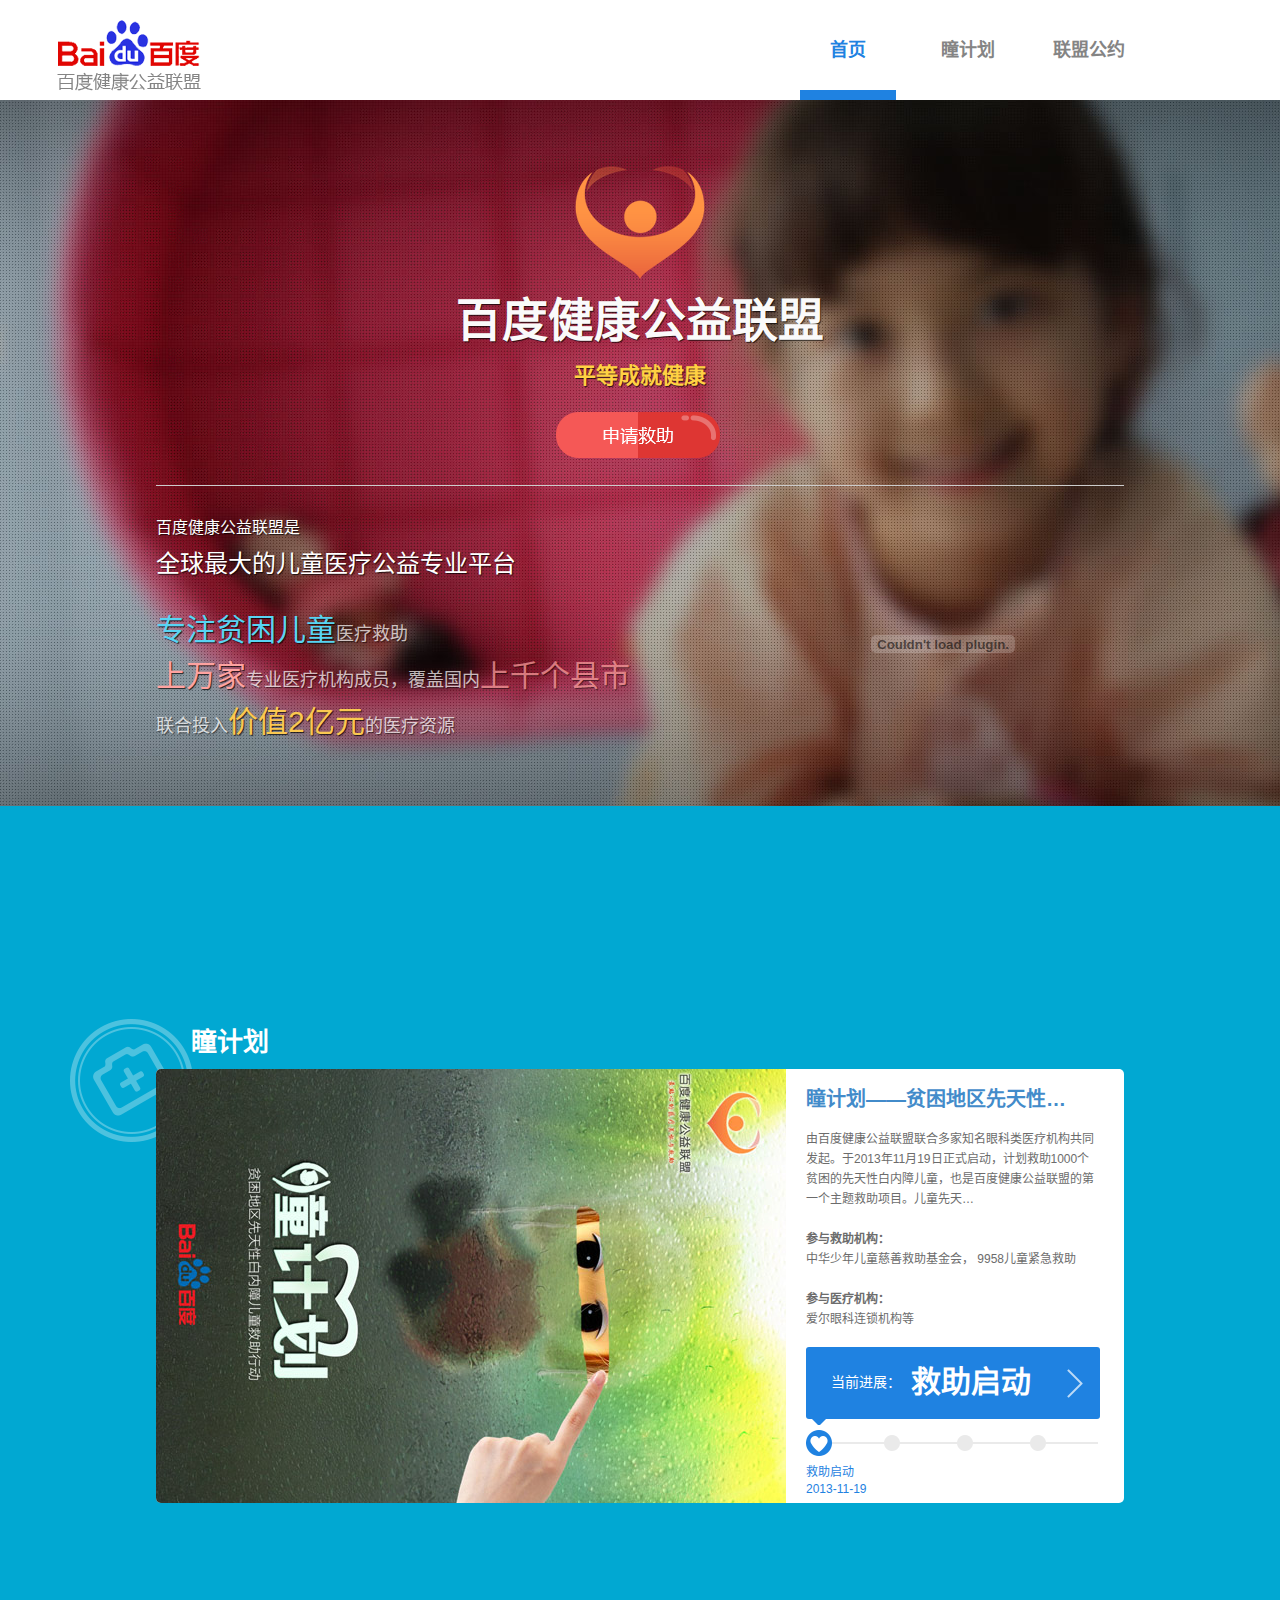
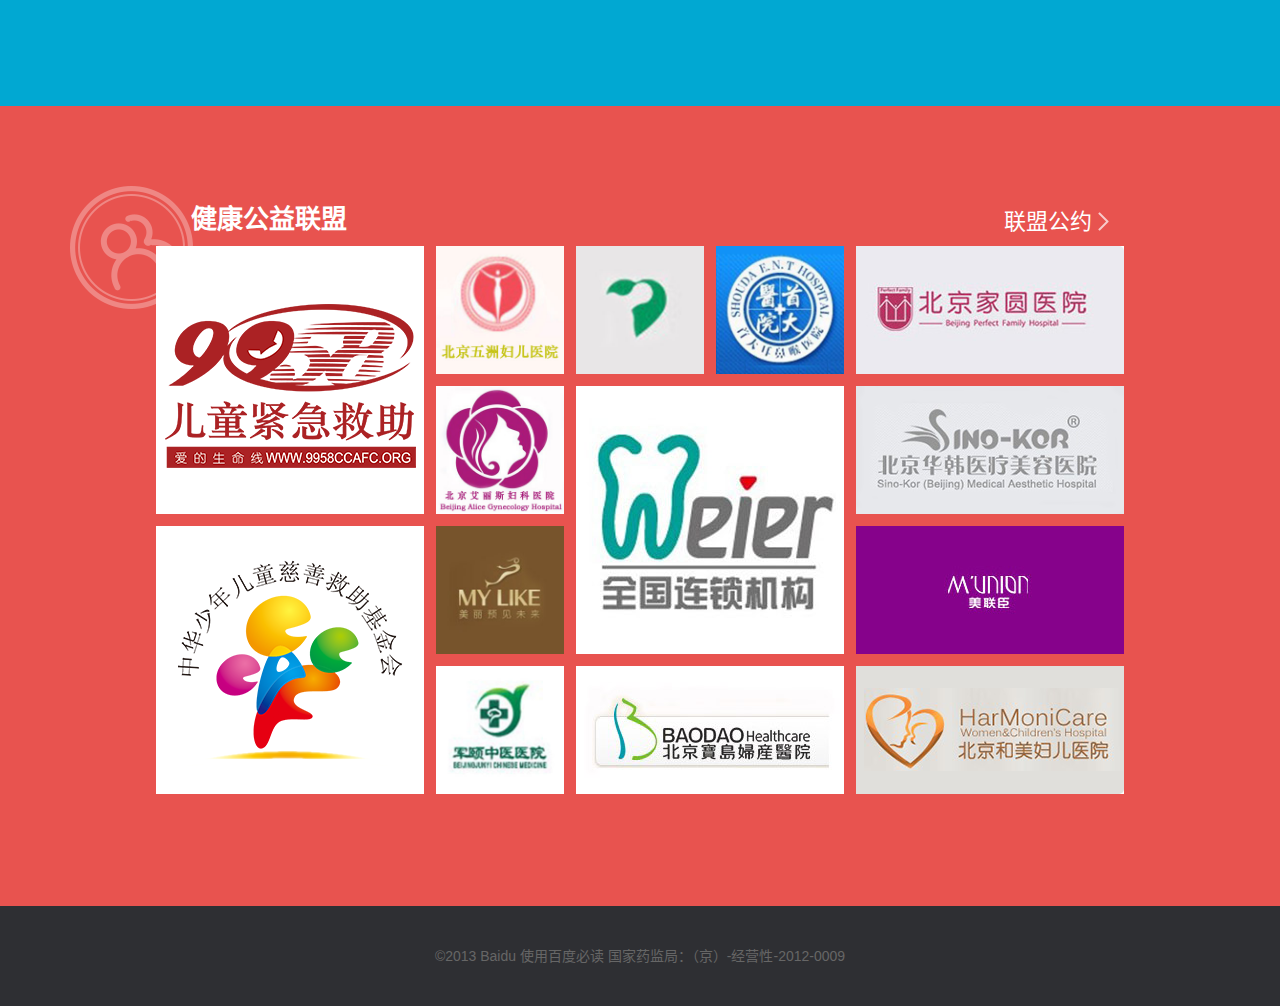
==== commit 35199609: "v1.33" ====
--- a/index.html
+++ b/index.html
@@ -42,7 +42,7 @@
             <div class="nav-lp">
             <ul>
                 <li id="l1"><a href="#top" id="ftop">首页</a></li>
-                <li id="l2"><a href="#focus" id="ffocus" class="active">焦点救助</a></li>
+                <li id="l2"><a href="#focus" id="ffocus" class="active">瞳计划</a></li>
                 <li id="l3"><a href="#union" id="funion">健康公益联盟</a></li>
             </ul>
             </div>
@@ -54,7 +54,7 @@
         <div class="header" id="top">
             <ul>
                 <li class="active"><a href="#" class="active">首页</a></li>
-                <li><a href="/focus/" >焦点救助</a></li>
+                <li><a href="/focus/" >瞳计划</a></li>
                 <li><a href="/union/" >联盟公约</a></li>
             </ul>
         </div>
@@ -69,22 +69,39 @@
                     <a href="#" id="pr-btn" class="req-help"></a>
                 </div>
                 <div class="detail">
-                    近万家医疗机构 已加入百度健康公益联盟
                     <hr>
                 </div>
 
                 <div class="title2">
                     <div class="t2l">
                         <!--<p class="t2-title">项目特点</p>-->
-                        <p><strong>百度健康公益联盟是全球最大的儿童医疗公益专业平台</strong></p>
-                        <p><span class="cc1">公益救助最聚焦：</span><span class="op4">专注贫困儿童医疗救助</span></p>
-                        <p><span class="cc2">参与的医疗机构最多：</span><span class="op4">上万家专业医疗机构成员</span></p>
-                        <p><span class="cc3">直接覆盖范围最广：</span></span><span class="op4">覆盖国内上千个县市</span></p>
-                        <p><span class="cc4">投入资源最多：</span><span class="op4">联合投入价值2亿元的医疗资源</span></p>
+                        <p class="p-1">百度健康公益联盟是</p>
+                        <p class="p-2">全球最大的儿童医疗公益专业平台</p>
+                        <p><span class="cc1">专注贫困儿童</span><span class="op4">医疗救助</span></p>
+                        <p><span class="cc2">上万家</span><span class="op4">专业医疗机构成员，覆盖国内<span class="cc2">上千个县市</span></span></p>
+                        <p><span class="op4">联合投入</span><span class="cc3">价值2亿元</span><span class="op4">的医疗资源</span></p>
                     </div>
                     <div class="t2r">
                         <!--<p class="t2-title">项目简介</p>-->
-                        <p><span class="op4">百度健康公益联盟由百度公司联合近万家专业医疗机构共同发起，践行“平等成就健康”的使命，专注于儿童医疗救助。联盟旨在为爱心医疗机构与经济困难且需要救助的患儿牵线搭桥，让这些儿童与爱心医疗机构形成一对一的救助关系，促进社会和谐发展。</span></p></div>
+                        <p>
+                        
+                            <object id="swf_1384785309126" height="258" width="344" type="application/x-shockwave-flash" data="http://player.video.qiyi.com/7df5386c839edbf9465b06f0b5974866/0/0/v_19rrhgby0c.swf-albumId=211452800-tvId=211452800-isPurchase=0-cnId=25" style=""><param name="quality" value="high" /><param name="allowScriptAccess" value="always" /><param name="wMode" value="window" /><param name="align" value="middle" /><param name="bgcolor" value="#000000" /><param name="swLiveConnect" value="true" /><param name="loop" value="true" /><param name="play" value="true" /><param name="DeviceFont" value="false" /><param name="allowFullScreen" value="true" /><param name="menu" value="true" /></object>
+                            
+                            <!-- HTML5 -->
+                            
+<!--                             <video controls="controls" poster="/static/img/cover.png" width="344" height="258">
+                                
+                                <source src="http://clips.vorwaerts-gmbh.de/big_buck_bunny.mp4" type="video/mp4" />
+                                <object type="application/x-shockwave-flash" data="http://releases.flowplayer.org/swf/flowplayer-3.2.1.swf" width="344" height="258">
+                                    <param name="movie" value="http://releases.flowplayer.org/swf/flowplayer-3.2.1.swf" />
+                                    <param name="allowFullScreen" value="true" />
+                                    <param name="wmode" value="transparent" />
+                                    <param name="flashVars" value="config={'playlist':['%2Fstatic%2Fimg%2Fcover.png',{'url':'http%3A%2F%2Fclips.vorwaerts-gmbh.de%2Fbig_buck_bunny.mp4','autoPlay':false}]}" />
+                                    <img alt="Big Buck Bunny" src="/static/img/cover.png" width="344" height="258" title="No video playback capabilities, please download the video below" />
+                                </object>
+                            </video> -->
+                            
+                        </p></div>
                 </div>
 
             </div>
@@ -94,7 +111,7 @@
             <div class="container">
             <div class="mid-container" id="fmc">
             <div class="title">
-            <div class="title1">焦点救助</div>
+            <div class="title1">瞳计划</div>
             </div>   
             <div class="frame">
                 <div class="image"><a href="/focus/"><img src="/static/img/detail.jpg"></a></div>
@@ -102,8 +119,8 @@
                     <h3 id="cutoff1"><a href="/focus/">瞳计划——贫困地区先天性白内障儿童救助行动</a></h3>
                     <p id="cutoff2">由百度健康公益联盟联合多家知名眼科类医疗机构共同发起。于2013年11月19日正式启动，计划救助1000个贫困的先天性白内障儿童，也是百度健康公益联盟的第一个主题救助项目。儿童先天性白内障在我国的发生率为0.5%，也就是每200个孩子里就有一个患有先天性白内障，是儿童较为常见的疾病。白内障能导致婴幼儿失明或弱势，失明儿童中有22%-30%为白内障所致，其已成为儿童失明的第二大原因。虽然目前白内障手术已经比较成熟，患病儿童通过手术可以重见光明，但对于儿童的治疗比成人更复杂、难度更高，特别是双眼完全性白内障的儿童，应在出生后1-2周内手术，最迟不可超过6个月，一旦错过治疗，会导致终生弱势甚至失明。而且，该疾病发病率高、分布地域广，贫困地区的患儿，往往因为医疗资源缺乏、无钱医治等问题耽误治疗，留下终生遗憾。孩子是社会的未来，而眼睛是他们看世界的窗户，贫困不应成为孩子看见未来、看见光明的障碍。百度联合上万家医疗客户共同建立健康公益联盟，打造首个以互联网平台和专业医疗机构为主体的直接救助平台，同时也是全球最大的儿童医疗公益专业平台，“瞳计划”作为首个发起项目，将为需要救助的患儿提供专业、及时的救助服务。让我们一起关注“瞳计划”，为祖国的花朵擦亮眼睛、照亮未来！
                     </p>
-                    <p class="mr20" id="cutoff3"><span class="s">参与救助机构：</span>中华少年儿童慈善救助基金会， 9958</p>
-                    <p class="mr20"><span class="s">参与医疗机构：</span>爱尔眼科连锁机构等</p>
+                    <p class="mr20" id="cutoff3"><span class="s">参与救助机构：</span><br>中华少年儿童慈善救助基金会， 9958儿童紧急救助</p>
+                    <p class="mr20"><span class="s">参与医疗机构：</span><br>爱尔眼科连锁机构等</p>
                 </div>
                 <div class="status">
                     <div class="tag">
--- a/static/assets/css/style.css
+++ b/static/assets/css/style.css
@@ -1,169 +1,171 @@
 @import "reset.css";
-body{font-family:"Microsoft Yahei",'Arial';vertical-align:baseline;}body a{text-decoration:none;}body a:hover,body a:focus,body a:active{color:#1f82e1;}
-body .fixer{display:none;background:url("../img/index-focus-bg.png") 0 0 repeat-x;}
-body .tip{display:none;width:100%;height:138px;background:url("../img/tip.png") center 0 no-repeat;}
-.clearfix:before,.clearfix:after{content:" ";display:table;}
-.clearfix:after{clear:both;}
-.hide{display:none;}
-.errorHint{color:#cc0000;}
-.container{display:block;margin-right:auto;margin-left:auto;width:1280px;}
-.header{height:100px;margin-right:auto;margin-left:auto;width:1280px;background:url("../img/logo-baidu.png") 50px 20px no-repeat;}.header ul{padding-top:40px;padding-left:800px;}.header ul li{height:60px;width:96px;font-weight:bold;font-size:18px;line-height:20px;list-style:none;display:inline-block;text-align:center;margin-right:20px;}.header ul li a{color:#848484;text-decoration:none;}.header ul li a.active,.header ul li a:hover{color:#1f82e1;}
-.header ul li.active{background:url("../img/header-ac.png") 0 bottom repeat-x;}
-.header ul li{*display:inline;}
-.section{display:block;}
-.container{padding-top:60px;}
-.mid-container{width:968px;margin:0 auto 0 auto;}
-#cover{height:706px;background:#2c3438 url("../img/bg.jpg") center center no-repeat;}#cover .title1{padding:0;background:url("../img/logo.png") center 0 no-repeat;width:400px;height:50px;padding-top:160px;margin:0 auto 60px auto;color:#fafafa;}#cover .title1 h1{width:400px;margin:0 auto 20px auto;text-align:center;display:block;font-size:46px;font-weight:bold;line-height:50px;text-shadow:1px 1px 1px rgba(0, 0, 0, 0.75);}
-#cover .title1 h3{width:400px;text-align:center;display:block;line-height:25px;margin:0 auto 30px auto;font-size:22px;color:#FFD143;font-weight:bold;text-shadow:1px 1px 1px rgba(0, 0, 0, 0.75);}
-#cover .title1 h5{font-size:16px;line-height:28px;font-weight:normal;}
-#cover .title2{width:850px;margin-left:auto;margin-right:auto;margin-bottom:40px;}#cover .title2:before,#cover .title2:after{content:" ";display:table;}
-#cover .title2:after{clear:both;}
-#cover .title2 .op4{opacity:0.7;}
-#cover .title2 .t2l{display:inline-block;width:400px;margin-right:50px;float:left;}#cover .title2 .t2l p{font-size:12px;color:white;line-height:26px;}#cover .title2 .t2l p .cc1{font-weight:bold;color:white;}
-#cover .title2 .t2l p .cc2{font-weight:bold;color:#FF8381;}
-#cover .title2 .t2l p .cc3{font-weight:bold;color:#8dff80;}
-#cover .title2 .t2l{*display:inline;}
-#cover .title2 .t2r{display:inline-block;width:400px;float:left;}#cover .title2 .t2r p{font-size:12px;color:white;line-height:26px;}
-#cover .title2 .t2r{*display:inline;}
-#cover .title2 .t2l .t2-title,#cover .title2 .t2r .t2-title{font-size:18px;font-weight:bold;margin-bottom:4px;}
-#cover .detail{text-align:center;width:850px;margin:0 auto 0 auto;color:white;font-size:20px;line-height:26px;}#cover .detail hr{margin-top:10px;margin-bottom:10px;border-top:1px solid #cccccc;}
-#cover .detail .f24{font-size:24px;font-weight:bold;}
-#cover .detail .f36{font-size:36px;font-weight:bold;}
-#cover .detail .left{width:460px;margin-right:50px;}
-#cover .detail .right{width:460px;}#cover .detail .right .quto1,#cover .detail .right .quto2{display:inline-block;width:38px;height:38px;background:url("../img/quto1.png") 0 0 no-repeat;}
-#cover .detail .right .quto1,#cover .detail .right .quto2{*display:inline;}
-#cover .detail .right .quto2{background:url("../img/quto2.png") 0 0 no-repeat;}
-#cover .detail .next{display:inline-block;position:relative;top:8px;width:38px;height:38px;background:url("../img/next.png") 0 0 no-repeat;}
-#cover .detail .next{*display:inline;}
-#cover .detail a{color:white;text-decoration:none;}#cover .detail a:hover{color:#1f82e1;}
-#cover .primary{height:122px;}#cover .primary a#pr-btn{display:block;background:url("../img/btn.png") 0 0 no-repeat;width:194px;height:76px;margin:0 auto 0 auto;}#cover .primary a#pr-btn:hover{background:url("../img/btn-hover.png") 0 0 no-repeat;}
-.section .title{height:60px;}.section .title:before,.section .title:after{content:" ";display:table;}
-.section .title:after{clear:both;}
-.section .title1{color:white;height:40px;padding:20px 0 0 35px;font-weight:bold;font-size:26px;}
-#focus{background-color:#01a8d2;height:600px;}#focus .container{padding-top:30px;background:url("../img/focus-icon.png") 70px 40px no-repeat;}
-#focus .title1{background:url("../img/quto2.png") 140px 0 no-repeat;}
-#focus .frame{background-color:white;border-radius:5px;}#focus .frame div.image{display:block;float:left;width:630px;height:434px;overflow:hidden;}#focus .frame div.image img{width:630px;border:0px;border-top-left-radius:5px;border-bottom-left-radius:5px;}
-#focus .frame .content{background-color:white;display:block;float:left;width:294px;height:228px;overflow:hidden;padding:20px;}#focus .frame .content h3{font-size:20px;line-height:20px;margin-bottom:20px;font-weight:bold;color:#1f82e1;}
-#focus .frame .content p{color:#6c6c6c;font-size:12px;line-height:20px;}#focus .frame .content p.mr20{margin-top:20px;}
-#focus .frame .content p .s{font-weight:bold;}
-#focus .frame .content p .cc5{color:red;}
-#focus .frame .status{background-color:white;display:block;float:left;width:294px;padding:10px 20px 0 20px;}#focus .frame .status .tag{width:100%;height:62px;background-color:#1f82e1;padding-top:10px;color:white;border-radius:3px;}#focus .frame .status .tag a.taga{background-color:clear;}
-#focus .frame .status .tag .tgtext{float:left;width:250px;}#focus .frame .status .tag .tgtext .p60{width:80px;display:inline-block;overflow:hidden;}
-#focus .frame .status .tag .tgtext .p60{*display:inline;}
-#focus .frame .status .tag .tgtext2l p{font-size:14px;margin:0 0 8px 25px;line-height:20px;color:white;overflow:hidden;}#focus .frame .status .tag .tgtext2l p .f24{font-size:20px;font-weight:bold;}
-#focus .frame .status .tag .tgtext1l p{font-size:14px;margin:15px 0 8px 25px;line-height:20px;color:white;}#focus .frame .status .tag .tgtext1l p .f24{font-size:30px;font-weight:bold;}
-#focus .frame .status .tag .next{background:url("../img/next.png") 0 8px no-repeat;width:38px;height:50px;float:left;}#focus .frame .status .tag .next a{width:25px;height:48px;display:block;cursor:pointer;}
-#focus .frame .status .tail{width:100%;height:6px;margin-bottom:5px;background:url("../img/blue-tail.png") 85px 0 no-repeat;}
-#focus .frame .status .line{width:100%;height:26px;overflow:hidden;}#focus .frame .status .line .stage1,#focus .frame .status .line .stage{cursor:pointer;float:left;display:block;width:26px;height:26px;background-repeat:repeat-x;background-position:0 0;}
-#focus .frame .status .line .stage1{background-image:url("../img/tu_01.png");}#focus .frame .status .line .stage1.active{background-image:url("../img/tu_03.png");}
-#focus .frame .status .line .stage{background-image:url("../img/tu_05.png");}#focus .frame .status .line .stage.active{background-image:url("../img/tu_03.png");}
-#focus .frame .status .line .stage.unactive{background-image:url("../img/tu_07.png");}
-#focus .frame .status .line .seg{display:block;float:left;height:26px;width:47px;background-repeat:repeat-x;background-position:0 0;background-image:url("../img/tu_02.png");}#focus .frame .status .line .seg.unactive{background-image:url("../img/tu_04.png");}
-#focus .frame .status .line:before,#focus .frame .status .line:after{content:" ";display:table;}
-#focus .frame .status .line:after{clear:both;}
-#focus .frame .status .segtext{height:25px;padding-top:10px;}#focus .frame .status .segtext .seg-t{float:left;width:80px;font-size:12px;color:#1f82e1;position:relative;}#focus .frame .status .segtext .seg-t#st2{left:46px;text-align:center;}
-#focus .frame .status .segtext .seg-t#st3{left:120px;text-align:center;}
-#focus .frame .status .segtext .seg-t#st4{left:195px;text-align:center;}
-#focus .frame .status .segtext .seg-t p{margin-bottom:5px;}
-#focus .frame .status .segtext:before,#focus .frame .status .segtext:after{content:" ";display:table;}
-#focus .frame .status .segtext:after{clear:both;}
-#focus .frame:before,#focus .frame:after{content:" ";display:table;}
-#focus .frame:after{clear:both;}
-#union{background-color:#e8534f;height:800px;}#union .container{padding-top:80px;background:url("../img/union-icon.png") 70px 80px no-repeat;}
-#union .title1{background:url("../img/quto2.png") 190px 0 no-repeat;}#union .title1 a.seeall{background:url("../img/next2.png") 110px 0px no-repeat;font-size:22px;font-weight:normal;color:white;text-decoration:none;float:right;width:120px;height:50px;padding-top:5px;padding-left:26px;display:block;}
-#union .face-frame{background-color:white;border-radius:5px;height:700px;background-color:#e8534f;}#union .face-frame:before,#union .face-frame:after{content:" ";display:table;}
-#union .face-frame:after{clear:both;}
-#union .face-frame ul{position:relative;list-style:none;}#union .face-frame ul li,#union .face-frame ul .face{background-color:white;display:list-item;position:absolute;overflow:hidden;}#union .face-frame ul li.face2,#union .face-frame ul .face.face2{height:268px;width:268px;}#union .face-frame ul li.face2 img,#union .face-frame ul .face.face2 img{height:268px;width:268px;}
-#union .face-frame ul li.face1,#union .face-frame ul .face.face1{height:128px;width:128px;}#union .face-frame ul li.face1 img,#union .face-frame ul .face.face1 img{width:128px;height:128px;}
-#union .face-frame ul li.facew,#union .face-frame ul .face.facew{height:128px;width:268px;}#union .face-frame ul li.facew img,#union .face-frame ul .face.facew img{width:268px;height:128px;}
-#union .face-frame ul li#f1,#union .face-frame ul .face#f1{left:0;top:0;}#union .face-frame ul li#f1 img,#union .face-frame ul .face#f1 img{border-top-left-radius:5px;}
-#union .face-frame ul li#f2,#union .face-frame ul .face#f2{left:280px;top:0;}
-#union .face-frame ul li#f3,#union .face-frame ul .face#f3{left:420px;top:0;}
-#union .face-frame ul li#f4,#union .face-frame ul .face#f4{left:560px;top:0;}
-#union .face-frame ul li#f5,#union .face-frame ul .face#f5{left:700px;top:0;}#union .face-frame ul li#f5 img,#union .face-frame ul .face#f5 img{border-top-right-radius:5px;}
-#union .face-frame ul li#f6,#union .face-frame ul .face#f6{left:280px;top:140px;}
-#union .face-frame ul li#f7,#union .face-frame ul .face#f7{left:420px;top:140px;}
-#union .face-frame ul li#f8,#union .face-frame ul .face#f8{left:700px;top:140px;}
-#union .face-frame ul li#f9,#union .face-frame ul .face#f9{left:0;top:280px;}#union .face-frame ul li#f9 img,#union .face-frame ul .face#f9 img{border-bottom-left-radius:5px;}
-#union .face-frame ul li#f10,#union .face-frame ul .face#f10{left:280px;top:280px;}
-#union .face-frame ul li#f11,#union .face-frame ul .face#f11{left:700px;top:280px;}
-#union .face-frame ul li#f12,#union .face-frame ul .face#f12{left:280px;top:420px;}
-#union .face-frame ul li#f13,#union .face-frame ul .face#f13{left:420px;top:420px;}
-#union .face-frame ul li#f14,#union .face-frame ul .face#f14{left:700px;top:420px;}#union .face-frame ul li#f14 img,#union .face-frame ul .face#f14 img{border-bottom-right-radius:5px;}
-#union .face-frame ul li#f15,#union .face-frame ul .face#f15{left:0;top:560px;}
-#union .face-frame ul li#f16,#union .face-frame ul .face#f16{left:140px;top:560px;}
-#union .face-frame ul li#f17,#union .face-frame ul .face#f17{left:280px;top:560px;}
-#union .face-frame ul li#f18,#union .face-frame ul .face#f18{left:560px;top:560px;}
-#union .face-frame ul li#f19,#union .face-frame ul .face#f19{left:700px;top:560px;}
-#footer{background-color:#2E2F33;height:60px;padding-top:40px;}#footer p{line-height:20px;margin:0 auto 0 auto;text-align:center;font-size:14px;color:#666666;}#footer p a{color:#666666;text-decoration:none;}#footer p a:hover,#footer p a:active{color:#1f82e1;}
-#nav{display:none;width:490px;height:70px;}#nav:before,#nav:after{content:" ";display:table;}
-#nav:after{clear:both;}
-#nav .nav-lp{float:left;height:100%;width:300px;background:url("../img/nav-left.png") 0 0 no-repeat;}
-#nav .nav-rp{float:left;height:100%;width:190px;background:url("../img/nav-right.png") 0 0 no-repeat;}#nav .nav-rp a{width:188px;height:68px;display:block;cursor:pointer;}
-#nav ul{list-style:none;padding-left:20px;}#nav ul li{display:inline-block;width:90px;}#nav ul li a{text-align:center;margin:5px;text-decoration:none;display:block;font-size:12px;color:#B8BEC0;line-height:20px;height:20px;padding-top:40px;font-weight:bold;}#nav ul li a#ftop{background:url("../img/i-top.png") center 3px no-repeat;}#nav ul li a#ftop:hover,#nav ul li a#ftop.active{background:url("../img/i-top-a.png") center 3px no-repeat;color:white;}
-#nav ul li a#ffocus{background:url("../img/i-focus.png") center 3px no-repeat;}#nav ul li a#ffocus:hover,#nav ul li a#ffocus.active{background:#01a8d2 url("../img/i-focus-a.png") center 3px no-repeat;color:white;}
-#nav ul li a#funion{background:url("../img/i-union.png") center 3px no-repeat;}#nav ul li a#funion:hover,#nav ul li a#funion.active{background:#e8534f url("../img/i-union-a.png") center 3px no-repeat;color:white;}
-#nav ul li{*display:inline;}
-#help-form{width:560px;}#help-form:before,#help-form:after{content:" ";display:table;}
-#help-form:after{clear:both;}
-#help-form .col-xs-3{float:left;display:inline-block;width:145px;padding-left:15px;padding-right:0;}
-#help-form .col-xs-3{*display:inline;}
-#help-form .col-xs-4{float:left;display:inline-block;width:160px;margin-right:18px;}
-#help-form .col-xs-4{*display:inline;}
-#help-form .col-sm-10{float:left;display:inline-block;width:450px;}
-#help-form .col-sm-10{*display:inline;}
-#help-form .label-1,#help-form .label-2{padding-top:5px;text-align:right;width:70px;height:25px;display:inline-block;float:left;}
-#help-form .label-1,#help-form .label-2{*display:inline;}
-#help-form .ygroup{width:560px;float:left;margin-bottom:20px;}#help-form .ygroup select{width:140px;}
-#help-form .ygroup .longinput{width:450px;}
-#help-form .ygroup textarea{width:450px;}
-#help-form label{color:#666666;font-size:14px;}
-#help-form .pull-center{width:560px;float:left;}
-#help-form .send-help{border:0;width:200px;height:38px;margin-right:auto;margin-left:auto;background:url("../img/help-btn.png") 0 0 no-repeat;}#help-form .send-help:hover{background:url("../img/help-btn-p.png") 0 0 no-repeat;}
-#help-form .pull-center{text-align:center;}
-#help-form .cred{color:red;}
-#page-focus{background-color:#F2F2F2;}#page-focus .fcontainer{margin-right:auto;margin-left:auto;padding-top:60px;width:962px;}#page-focus .fcontainer:before,#page-focus .fcontainer:after{content:" ";display:table;}
-#page-focus .fcontainer:after{clear:both;}
-#page-focus .fcontainer .frame{background:white;width:100%;height:434px;border-radius:5px;border:1px solid #ddd;margin-bottom:22px;}#page-focus .fcontainer .frame div.image{display:block;float:left;width:630px;height:100%;overflow:hidden;}#page-focus .fcontainer .frame div.image img{border:0px;width:630px;border-top-left-radius:5px;border-bottom-left-radius:5px;}
-#page-focus .fcontainer .frame .content{display:block;float:left;width:292px;height:434px;overflow:hidden;padding:20px;}#page-focus .fcontainer .frame .content .up-content{height:434px;overflow:hidden;}
-#page-focus .fcontainer .frame .content .down-content{padding-top:40px;}#page-focus .fcontainer .frame .content .down-content p{font-size:18px;color:#1f82e1;font-weight:bold;}#page-focus .fcontainer .frame .content .down-content p .c6{font-size:26px;}
-#page-focus .fcontainer .frame .content h3{font-size:20px;line-height:20px;margin-bottom:40px;font-weight:bold;color:#000;}
-#page-focus .fcontainer .frame .content p{color:#333333;font-size:12px;line-height:20px;margin-bottom:8px;}#page-focus .fcontainer .frame .content p .cc4{color:#999999;}
-#page-focus .fcontainer .frame .content p .cc5{color:red;font-weight:bold;}
-#page-focus .fcontainer .frame .content p .bb1{color:#1F82E1;font-size:18px;font-weight:bold;}
-#page-focus .fcontainer .frame .content p.ib{vertical-align:top;display:inline-block;}
-#page-focus .fcontainer .frame .content p.ib2{width:220px;display:inline-block;}#page-focus .fcontainer .frame .content p.ib2 img{margin-right:2px;}
-#page-focus .fcontainer .frame .content p.ib2{*display:inline;}
-#page-focus .fcontainer .frame .content p.mr20{margin-top:20px;}
-#page-focus .fcontainer .frame .content p .s{font-weight:bold;}
-#page-focus .fcontainer .frame .content p #ally{width:74px;height:22px;display:inline-block;position:relative;top:6px;left:10px;background:url("../img/seeall.png") 0 0 no-repeat;}#page-focus .fcontainer .frame .content p #ally:hover{background:url("../img/seeall-hover.png") 0 0 no-repeat;}
-#page-focus .fcontainer .frame .content p #ally{*display:inline;}
-#page-focus .fcontainer .frame-status{background:white;width:962px;height:200px;border-radius:5px;border:1px solid #ddd;margin-bottom:40px;}#page-focus .fcontainer .frame-status #carousel .c-li{display:inline-block;width:320px;height:160px;}#page-focus .fcontainer .frame-status #carousel .c-li:before,#page-focus .fcontainer .frame-status #carousel .c-li:after{content:" ";display:table;}
-#page-focus .fcontainer .frame-status #carousel .c-li:after{clear:both;}
-#page-focus .fcontainer .frame-status #carousel .c-li p.unactive{padding-top:60px;padding-left:10px;color:#ccc;font-size:18px;font-weight:bold;}
-#page-focus .fcontainer .frame-status #carousel .c-li .c-l{width:90px;float:left;margin-right:10px;overflow:hidden;}#page-focus .fcontainer .frame-status #carousel .c-li .c-l img{width:90px;height:90px;}
-#page-focus .fcontainer .frame-status #carousel .c-li .c-l p{text-align:center;margin-top:55px;color:#1F82E1;font-size:12px;font-weight:bold;}
-#page-focus .fcontainer .frame-status #carousel .c-li .c-r{width:217px;float:left;}#page-focus .fcontainer .frame-status #carousel .c-li .c-r .c-r-t{font-size:18px;font-weight:bold;color:#333;overflow:hidden;padding-bottom:16px;}
-#page-focus .fcontainer .frame-status #carousel .c-li .c-r .c-r-c{color:#6c6c6c;font-size:14px;line-height:20px;height:65px;overflow:hidden;}
-#page-focus .fcontainer .frame-status #carousel .cli-1-active{background:url("../img/clb-1-a.png") 0 80px no-repeat;}
-#page-focus .fcontainer .frame-status #carousel .cli-1{background:url("../img/clb-1.png") 0 80px no-repeat;}
-#page-focus .fcontainer .frame-status #carousel .cli{background:url("../img/clb.png") 0 80px no-repeat;}
-#page-focus .fcontainer .frame-status #carousel .cli-active{background:url("../img/clb-a.png") 0 80px no-repeat;}
-#page-focus .fcontainer .frame-status #carousel .cli-noactive{background:url("../img/clb-d.png") 0 80px no-repeat;}
-#page-focus .fcontainer .frame-main{width:100%;margin-bottom:70px;}#page-focus .fcontainer .frame-main:before,#page-focus .fcontainer .frame-main:after{content:" ";display:table;}
-#page-focus .fcontainer .frame-main:after{clear:both;}
-#page-focus .fcontainer .frame-main .context{margin-left:20px;margin-right:20px;width:604px;float:left;font-size:14px;}#page-focus .fcontainer .frame-main .context .share{height:30px;width:100%;margin-bottom:56px;color:#666;}
-#page-focus .fcontainer .frame-main .context p{text-indent:28px;color:#333;margin-bottom:10px;line-height:20px;}
-#page-focus .fcontainer .frame-main .pics{background-color:white;width:274px;padding:20px;float:left;overflow:hidden;}#page-focus .fcontainer .frame-main .pics .title{font-size:18px;font-weight:bold;color:black;padding-bottom:10px;border-bottom:solid #eee 1px;margin-bottom:10px;}
-#page-focus .fcontainer .frame-main .pics p{margin-bottom:10px;font-size:12px;}
-#page-focus .fcontainer .frame-main .pics img{width:274px;margin-bottom:20px;}
-#page-focus .fcontainer .frame-footer .title{width:100%;border-bottom:1px solid #d7d7d7;padding-bottom:10px;margin-bottom:40px;}#page-focus .fcontainer .frame-footer .title p{font-size:18px;color:#1f82e1;font-weight:bold;}
-#page-focus .fcontainer .frame-footer ul{margin-bottom:40px;padding-left:20px;}#page-focus .fcontainer .frame-footer ul:before,#page-focus .fcontainer .frame-footer ul:after{content:" ";display:table;}
-#page-focus .fcontainer .frame-footer ul:after{clear:both;}
-#page-focus .fcontainer .frame-footer li{width:294px;margin-left:20px;list-style-position:inside;float:left;list-style:disc;height:20px;font-size:14px;color:#919191;margin-bottom:6px;}
-#page-focus #floatreturn{width:60px;height:60px;background:url("../img/return.png") 0 0 no-repeat;display:block;position:fixed;float:left;top:999px;left:999px;}#page-focus #floatreturn:hover{background:url("../img/return-hover.png") 0 0 no-repeat;}
-#page-union{background-color:#F2F2F2;}#page-union .ucontainer{width:962px;height:1250px;padding-top:36px;margin:0 auto 0 auto;}#page-union .ucontainer .title{background:url("../img/union-title.png") 0 0 no-repeat;font-size:30px;font-weight:bold;color:#e8534f;text-align:center;margin-bottom:16px;}
-#page-union .ucontainer .paper{width:826px;height:1030px;padding:60px 68px;background:url("../img/paper-bg.png") 0 0 no-repeat;}#page-union .ucontainer .paper p{line-height:170%;}#page-union .ucontainer .paper p.p1{color:#3b3b3b;font-size:16px;font-weight:bold;margin-bottom:8px;}
-#page-union .ucontainer .paper p.p2{color:#3b3b3b;font-weight:bold;font-size:14px;margin-bottom:8px;}
-#page-union .ucontainer .paper p.p3{background:url("../img/list-red.png") 0 5px no-repeat;font-size:14px;color:#6c6c6c;margin-bottom:5px;padding-left:20px;}
-#preload-1,#preload-2,#preload-w{position:absolute;left:-9999px;top:-9999px;width:1px;height:1px;overflow:hidden;}
+body{font-family:"Microsoft Yahei",'Arial';vertical-align:baseline}body a{text-decoration:none}body a:hover,body a:focus,body a:active{color:#1f82e1}
+body .fixer{display:none;background:url("../img/index-focus-bg.png") 0 0 repeat-x}
+body .tip{display:none;width:100%;height:138px;background:url("../img/tip.png") center 0 no-repeat}
+.clearfix:before,.clearfix:after{content:" ";display:table}
+.clearfix:after{clear:both}
+.hide{display:none}
+.errorHint{color:#c00}
+.container{display:block;margin-right:auto;margin-left:auto;width:1280px}
+.header{height:100px;margin-right:auto;margin-left:auto;width:1280px;background:url("../img/logo-baidu.png") 50px 20px no-repeat}.header ul{padding-top:40px;padding-left:800px}.header ul li{height:60px;width:96px;font-weight:bold;font-size:18px;line-height:20px;list-style:none;display:inline-block;text-align:center;margin-right:20px}.header ul li a{color:#848484;text-decoration:none}.header ul li a.active,.header ul li a:hover{color:#1f82e1}
+.header ul li.active{background:url("../img/header-ac.png") 0 bottom repeat-x}
+.header ul li{*display:inline}
+.section{display:block}
+.container{padding-top:60px}
+.mid-container{width:968px;margin:0 auto 0 auto}
+#cover{height:706px;background:#2c3438 url("../img/bg.jpg") center center no-repeat}#cover .title1{padding:0;background:url("../img/logo.png") center 0 no-repeat;width:400px;height:50px;padding-top:135px;margin:0 auto 55px auto;color:#fafafa}#cover .title1 h1{width:400px;margin:0 auto 18px auto;text-align:center;display:block;font-size:46px;font-weight:bold;line-height:50px;text-shadow:1px 1px 1px rgba(0,0,0,0.75)}
+#cover .title1 h3{width:400px;text-align:center;display:block;line-height:25px;margin:0 auto 30px auto;font-size:22px;color:#ffd143;font-weight:bold;text-shadow:1px 1px 1px rgba(0,0,0,0.75)}
+#cover .title1 h5{font-size:16px;line-height:28px;font-weight:normal}
+#cover .title2{width:968px;margin-left:auto;margin-right:auto;margin-bottom:40px}#cover .title2:before,#cover .title2:after{content:" ";display:table}
+#cover .title2:after{clear:both}
+#cover .title2 .op4{opacity:.7;font-size:18px}
+#cover .title2 .t2l{display:inline-block;width:500px;margin-right:115px;float:left}#cover .title2 .t2l p{font-size:16px;color:#fff;line-height:26px;text-shadow:1px 1px 1px rgba(0,0,0,0.75);margin-bottom:15px}#cover .title2 .t2l p.p-1{margin-bottom:10px}
+#cover .title2 .t2l p.p-2{font-size:24px;margin-bottom:40px}
+#cover .title2 .t2l p .cc1{font-size:30px;color:#58d4f3}
+#cover .title2 .t2l p .cc2{font-size:30px;color:#fea2a0}
+#cover .title2 .t2l p .cc3{font-size:30px;color:#fac851}
+#cover .title2 .t2l p .cc4{font-size:30px;color:#ffd143}
+#cover .title2 .t2l{*display:inline}
+#cover .title2 .t2r{display:inline-block;width:350px;float:left}#cover .title2 .t2r p{font-size:16px;color:#fff;line-height:26px}
+#cover .title2 .t2r{*display:inline}
+#cover .title2 .t2l .t2-title,#cover .title2 .t2r .t2-title{font-size:18px;font-weight:bold;margin-bottom:4px}
+#cover .detail{text-align:center;width:968px;margin:0 auto 0 auto;color:#fff;font-size:20px;line-height:26px}#cover .detail hr{margin-top:10px;margin-bottom:28px;border-top:1px solid #ccc}
+#cover .detail .f24{font-size:24px;font-weight:bold}
+#cover .detail .f36{font-size:36px;font-weight:bold}
+#cover .detail .left{width:460px;margin-right:50px}
+#cover .detail .right{width:460px}#cover .detail .right .quto1,#cover .detail .right .quto2{display:inline-block;width:38px;height:38px;background:url("../img/quto1.png") 0 0 no-repeat}
+#cover .detail .right .quto1,#cover .detail .right .quto2{*display:inline}
+#cover .detail .right .quto2{background:url("../img/quto2.png") 0 0 no-repeat}
+#cover .detail .next{display:inline-block;position:relative;top:8px;width:38px;height:38px;background:url("../img/next.png") 0 0 no-repeat}
+#cover .detail .next{*display:inline}
+#cover .detail a{color:#fff;text-decoration:none}#cover .detail a:hover{color:#1f82e1}
+#cover .primary{height:75px}#cover .primary a#pr-btn{display:block;background:url("../img/btn.png") 0 0 no-repeat;width:194px;height:76px;margin:0 auto 0 auto}#cover .primary a#pr-btn:hover{background:url("../img/btn-hover.png") 0 0 no-repeat}
+.section .title{height:60px}.section .title:before,.section .title:after{content:" ";display:table}
+.section .title:after{clear:both}
+.section .title1{color:#fff;height:40px;padding:20px 0 0 35px;font-weight:bold;font-size:26px}
+#focus{background-color:#01a8d2;height:600px}#focus .container{padding-top:30px;background:url("../img/focus-icon.png") 70px 40px no-repeat}
+#focus .frame{background-color:#fff;border-radius:5px}#focus .frame div.image{display:block;float:left;width:630px;height:434px;overflow:hidden}#focus .frame div.image img{width:630px;border:0;border-top-left-radius:5px;border-bottom-left-radius:5px}
+#focus .frame .content{background-color:#fff;display:block;float:left;width:294px;height:228px;overflow:hidden;padding:20px}#focus .frame .content h3{font-size:20px;line-height:20px;margin-bottom:20px;font-weight:bold;color:#1f82e1}
+#focus .frame .content p{color:#6c6c6c;font-size:12px;line-height:20px}#focus .frame .content p.mr20{margin-top:20px}
+#focus .frame .content p .s{font-weight:bold}
+#focus .frame .content p .cc5{color:#f00}
+#focus .frame .status{background-color:#fff;display:block;float:left;width:294px;padding:10px 20px 0 20px}#focus .frame .status .tag{width:100%;height:62px;background-color:#1f82e1;padding-top:10px;color:#fff;border-radius:3px}#focus .frame .status .tag a.taga{background-color:clear}
+#focus .frame .status .tag .tgtext{float:left;width:250px}#focus .frame .status .tag .tgtext .p60{width:80px;display:inline-block;overflow:hidden}
+#focus .frame .status .tag .tgtext .p60{*display:inline}
+#focus .frame .status .tag .tgtext2l p{font-size:14px;margin:0 0 8px 25px;line-height:20px;color:#fff;overflow:hidden}#focus .frame .status .tag .tgtext2l p .f24{font-size:20px;font-weight:bold}
+#focus .frame .status .tag .tgtext1l p{font-size:14px;margin:15px 0 8px 25px;line-height:20px;color:#fff}#focus .frame .status .tag .tgtext1l p .f24{font-size:30px;font-weight:bold}
+#focus .frame .status .tag .next{background:url("../img/next.png") 0 8px no-repeat;width:38px;height:50px;float:left}#focus .frame .status .tag .next a{width:25px;height:48px;display:block;cursor:pointer}
+#focus .frame .status .tail{width:100%;height:6px;margin-bottom:5px;background:url("../img/blue-tail.png") 85px 0 no-repeat}
+#focus .frame .status .line{width:100%;height:26px;overflow:hidden}#focus .frame .status .line .stage1,#focus .frame .status .line .stage{cursor:pointer;float:left;display:block;width:26px;height:26px;background-repeat:repeat-x;background-position:0 0}
+#focus .frame .status .line .stage1{background-image:url("../img/tu_01.png")}#focus .frame .status .line .stage1.active{background-image:url("../img/tu_03.png")}
+#focus .frame .status .line .stage{background-image:url("../img/tu_05.png")}#focus .frame .status .line .stage.active{background-image:url("../img/tu_03.png")}
+#focus .frame .status .line .stage.unactive{background-image:url("../img/tu_07.png")}
+#focus .frame .status .line .seg{display:block;float:left;height:26px;width:47px;background-repeat:repeat-x;background-position:0 0;background-image:url("../img/tu_02.png")}#focus .frame .status .line .seg.unactive{background-image:url("../img/tu_04.png")}
+#focus .frame .status .line:before,#focus .frame .status .line:after{content:" ";display:table}
+#focus .frame .status .line:after{clear:both}
+#focus .frame .status .segtext{height:25px;padding-top:10px}#focus .frame .status .segtext .seg-t{float:left;width:80px;font-size:12px;color:#1f82e1;position:relative}#focus .frame .status .segtext .seg-t#st2{left:46px;text-align:center}
+#focus .frame .status .segtext .seg-t#st3{left:120px;text-align:center}
+#focus .frame .status .segtext .seg-t#st4{left:195px;text-align:center}
+#focus .frame .status .segtext .seg-t p{margin-bottom:5px}
+#focus .frame .status .segtext:before,#focus .frame .status .segtext:after{content:" ";display:table}
+#focus .frame .status .segtext:after{clear:both}
+#focus .frame:before,#focus .frame:after{content:" ";display:table}
+#focus .frame:after{clear:both}
+#union{background-color:#e8534f;height:800px}#union .container{padding-top:80px;background:url("../img/union-icon.png") 70px 80px no-repeat}
+#union .title1 a.seeall{background:url("../img/next2.png") 110px 0 no-repeat;font-size:22px;font-weight:normal;color:#fff;text-decoration:none;float:right;width:120px;height:50px;padding-top:5px;padding-left:26px;display:block}
+#union .face-frame{background-color:#fff;border-radius:5px;height:700px;background-color:#e8534f}#union .face-frame:before,#union .face-frame:after{content:" ";display:table}
+#union .face-frame:after{clear:both}
+#union .face-frame ul{position:relative;list-style:none}#union .face-frame ul li,#union .face-frame ul .face{background-color:#fff;display:list-item;position:absolute;overflow:hidden}#union .face-frame ul li.face2,#union .face-frame ul .face.face2{height:268px;width:268px}#union .face-frame ul li.face2 img,#union .face-frame ul .face.face2 img{height:268px;width:268px}
+#union .face-frame ul li.face1,#union .face-frame ul .face.face1{height:128px;width:128px}#union .face-frame ul li.face1 img,#union .face-frame ul .face.face1 img{width:128px;height:128px}
+#union .face-frame ul li.facew,#union .face-frame ul .face.facew{height:128px;width:268px}#union .face-frame ul li.facew img,#union .face-frame ul .face.facew img{width:268px;height:128px}
+#union .face-frame ul li#f1,#union .face-frame ul .face#f1{left:0;top:0}#union .face-frame ul li#f1 img,#union .face-frame ul .face#f1 img{border-top-left-radius:5px}
+#union .face-frame ul li#f2,#union .face-frame ul .face#f2{left:280px;top:0}
+#union .face-frame ul li#f3,#union .face-frame ul .face#f3{left:420px;top:0}
+#union .face-frame ul li#f4,#union .face-frame ul .face#f4{left:560px;top:0}
+#union .face-frame ul li#f5,#union .face-frame ul .face#f5{left:700px;top:0}#union .face-frame ul li#f5 img,#union .face-frame ul .face#f5 img{border-top-right-radius:5px}
+#union .face-frame ul li#f6,#union .face-frame ul .face#f6{left:280px;top:140px}
+#union .face-frame ul li#f7,#union .face-frame ul .face#f7{left:420px;top:140px}
+#union .face-frame ul li#f8,#union .face-frame ul .face#f8{left:700px;top:140px}
+#union .face-frame ul li#f9,#union .face-frame ul .face#f9{left:0;top:280px}#union .face-frame ul li#f9 img,#union .face-frame ul .face#f9 img{border-bottom-left-radius:5px}
+#union .face-frame ul li#f10,#union .face-frame ul .face#f10{left:280px;top:280px}
+#union .face-frame ul li#f11,#union .face-frame ul .face#f11{left:700px;top:280px}
+#union .face-frame ul li#f12,#union .face-frame ul .face#f12{left:280px;top:420px}
+#union .face-frame ul li#f13,#union .face-frame ul .face#f13{left:420px;top:420px}
+#union .face-frame ul li#f14,#union .face-frame ul .face#f14{left:700px;top:420px}#union .face-frame ul li#f14 img,#union .face-frame ul .face#f14 img{border-bottom-right-radius:5px}
+#union .face-frame ul li#f15,#union .face-frame ul .face#f15{left:0;top:560px}
+#union .face-frame ul li#f16,#union .face-frame ul .face#f16{left:140px;top:560px}
+#union .face-frame ul li#f17,#union .face-frame ul .face#f17{left:280px;top:560px}
+#union .face-frame ul li#f18,#union .face-frame ul .face#f18{left:560px;top:560px}
+#union .face-frame ul li#f19,#union .face-frame ul .face#f19{left:700px;top:560px}
+#footer{background-color:#2e2f33;height:60px;padding-top:40px}#footer p{line-height:20px;margin:0 auto 0 auto;text-align:center;font-size:14px;color:#666}#footer p a{color:#666;text-decoration:none}#footer p a:hover,#footer p a:active{color:#1f82e1}
+#nav{display:none;width:490px;height:70px}#nav:before,#nav:after{content:" ";display:table}
+#nav:after{clear:both}
+#nav .nav-lp{float:left;height:100%;width:300px;background:url("../img/nav-left.png") 0 0 no-repeat}
+#nav .nav-rp{float:left;height:100%;width:190px;background:url("../img/nav-right.png") 0 0 no-repeat}#nav .nav-rp a{width:188px;height:68px;display:block;cursor:pointer}
+#nav ul{list-style:none;padding-left:20px}#nav ul li{display:inline-block;width:90px}#nav ul li a{text-align:center;margin:5px;text-decoration:none;display:block;font-size:12px;color:#b8bec0;line-height:20px;height:20px;padding-top:40px;font-weight:bold}#nav ul li a#ftop{background:url("../img/i-top.png") center 3px no-repeat}#nav ul li a#ftop:hover,#nav ul li a#ftop.active{background:url("../img/i-top-a.png") center 3px no-repeat;color:#fff}
+#nav ul li a#ffocus{background:url("../img/i-focus.png") center 3px no-repeat}#nav ul li a#ffocus:hover,#nav ul li a#ffocus.active{background:#01a8d2 url("../img/i-focus-a.png") center 3px no-repeat;color:#fff}
+#nav ul li a#funion{background:url("../img/i-union.png") center 3px no-repeat}#nav ul li a#funion:hover,#nav ul li a#funion.active{background:#e8534f url("../img/i-union-a.png") center 3px no-repeat;color:#fff}
+#nav ul li{*display:inline}
+#help-form{width:560px}#help-form:before,#help-form:after{content:" ";display:table}
+#help-form:after{clear:both}
+#help-form .col-xs-3{float:left;display:inline-block;width:145px;padding-left:15px;padding-right:0}
+#help-form .col-xs-3{*display:inline}
+#help-form .col-xs-4{float:left;display:inline-block;width:160px;margin-right:18px}
+#help-form .col-xs-4{*display:inline}
+#help-form .col-sm-10{float:left;display:inline-block;width:450px}
+#help-form .col-sm-10{*display:inline}
+#help-form .label-1,#help-form .label-2{padding-top:5px;text-align:right;width:70px;height:25px;display:inline-block;float:left}
+#help-form .label-1,#help-form .label-2{*display:inline}
+#help-form .ygroup{width:560px;float:left;margin-bottom:20px}#help-form .ygroup select{width:140px}
+#help-form .ygroup .longinput{width:450px}
+#help-form .ygroup textarea{width:450px}
+#help-form label{color:#666;font-size:14px}
+#help-form .pull-center{width:560px;float:left}
+#help-form .send-help{border:0;width:200px;height:38px;margin-right:auto;margin-left:auto;background:url("../img/help-btn.png") 0 0 no-repeat}#help-form .send-help:hover{background:url("../img/help-btn-p.png") 0 0 no-repeat}
+#help-form .pull-center{text-align:center}
+#help-form .cred{color:#f00}
+#page-focus{background-color:#f2f2f2}#page-focus .fcontainer{margin-right:auto;margin-left:auto;padding-top:60px;width:962px}#page-focus .fcontainer:before,#page-focus .fcontainer:after{content:" ";display:table}
+#page-focus .fcontainer:after{clear:both}
+#page-focus .fcontainer .frame{background:#fff;width:100%;height:434px;border-radius:5px;border:1px solid #ddd;margin-bottom:22px}#page-focus .fcontainer .frame div.image{display:block;float:left;width:630px;height:100%;overflow:hidden}#page-focus .fcontainer .frame div.image img{border:0;width:630px;border-top-left-radius:5px;border-bottom-left-radius:5px}
+#page-focus .fcontainer .frame .content{display:block;float:left;width:292px;height:434px;overflow:hidden;padding:20px}#page-focus .fcontainer .frame .content .up-content{height:434px;overflow:hidden}
+#page-focus .fcontainer .frame .content .down-content{padding-top:40px}#page-focus .fcontainer .frame .content .down-content p{font-size:18px;color:#1f82e1;font-weight:bold}#page-focus .fcontainer .frame .content .down-content p .c6{font-size:26px}
+#page-focus .fcontainer .frame .content h3{font-size:20px;line-height:30px;margin-bottom:40px;font-weight:bold;color:#000}
+#page-focus .fcontainer .frame .content p{color:#333;font-size:12px;line-height:20px;margin-bottom:8px}#page-focus .fcontainer .frame .content p .cc4{color:#999}
+#page-focus .fcontainer .frame .content p .cc5{color:#f00;font-weight:bold}
+#page-focus .fcontainer .frame .content p .bb1{color:#1f82e1;font-size:18px;font-weight:bold}
+#page-focus .fcontainer .frame .content p.ib{vertical-align:top;display:inline-block}
+#page-focus .fcontainer .frame .content p.ib2{width:220px;display:inline-block}#page-focus .fcontainer .frame .content p.ib2 img{height:64px;margin-right:2px;margin-bottom:2px}
+#page-focus .fcontainer .frame .content p.ib2{*display:inline}
+#page-focus .fcontainer .frame .content p.mr20{margin-top:20px}
+#page-focus .fcontainer .frame .content p .s{font-weight:bold}
+#page-focus .fcontainer .frame .content p #ally{width:74px;height:22px;display:inline-block;position:relative;top:6px;left:10px;background:url("../img/seeall.png") 0 0 no-repeat}#page-focus .fcontainer .frame .content p #ally:hover{background:url("../img/seeall-hover.png") 0 0 no-repeat}
+#page-focus .fcontainer .frame .content p #ally{*display:inline}
+#page-focus .fcontainer .frame-status{background:#fff;width:962px;height:200px;border-radius:5px;border:1px solid #ddd;margin-bottom:40px}#page-focus .fcontainer .frame-status #carousel .c-li{display:inline-block;width:320px;height:160px}#page-focus .fcontainer .frame-status #carousel .c-li:before,#page-focus .fcontainer .frame-status #carousel .c-li:after{content:" ";display:table}
+#page-focus .fcontainer .frame-status #carousel .c-li:after{clear:both}
+#page-focus .fcontainer .frame-status #carousel .c-li p.unactive{padding-top:60px;padding-left:10px;color:#ccc;font-size:18px;font-weight:bold}
+#page-focus .fcontainer .frame-status #carousel .c-li .c-l{width:90px;float:left;margin-right:10px;overflow:hidden}#page-focus .fcontainer .frame-status #carousel .c-li .c-l img{width:90px;height:90px}
+#page-focus .fcontainer .frame-status #carousel .c-li .c-l p{text-align:center;margin-top:55px;color:#1f82e1;font-size:12px;font-weight:bold}
+#page-focus .fcontainer .frame-status #carousel .c-li .c-r{width:217px;float:left}#page-focus .fcontainer .frame-status #carousel .c-li .c-r .c-r-t{font-size:18px;font-weight:bold;color:#333;overflow:hidden;padding-bottom:16px}
+#page-focus .fcontainer .frame-status #carousel .c-li .c-r .c-r-c{color:#6c6c6c;font-size:14px;line-height:20px;height:65px;overflow:hidden}
+#page-focus .fcontainer .frame-status #carousel .cli-1-active{background:url("../img/clb-1-a.png") 0 80px no-repeat}
+#page-focus .fcontainer .frame-status #carousel .cli-1{background:url("../img/clb-1.png") 0 80px no-repeat}
+#page-focus .fcontainer .frame-status #carousel .cli{background:url("../img/clb.png") 0 80px no-repeat}
+#page-focus .fcontainer .frame-status #carousel .cli-active{background:url("../img/clb-a.png") 0 80px no-repeat}
+#page-focus .fcontainer .frame-status #carousel .cli-noactive{background:url("../img/clb-d.png") 0 80px no-repeat}
+#page-focus .fcontainer .frame-main{width:100%;margin-bottom:70px}#page-focus .fcontainer .frame-main:before,#page-focus .fcontainer .frame-main:after{content:" ";display:table}
+#page-focus .fcontainer .frame-main:after{clear:both}
+#page-focus .fcontainer .frame-main .context{margin-left:20px;margin-right:20px;width:604px;float:left;font-size:14px}#page-focus .fcontainer .frame-main .context .share{height:30px;width:100%;margin-bottom:56px;color:#666}
+#page-focus .fcontainer .frame-main .context p{text-indent:28px;color:#333;margin-bottom:10px;line-height:20px}
+#page-focus .fcontainer .frame-main .pics{background-color:#fff;width:274px;padding:20px;float:left;overflow:hidden}#page-focus .fcontainer .frame-main .pics .title{font-size:18px;font-weight:bold;color:#000;padding-bottom:10px;border-bottom:solid #eee 1px;margin-bottom:10px}
+#page-focus .fcontainer .frame-main .pics p{margin-bottom:10px;font-size:12px}
+#page-focus .fcontainer .frame-main .pics img{width:274px;margin-bottom:20px}
+#page-focus .fcontainer .frame-footer .title{width:100%;border-bottom:1px solid #d7d7d7;padding-bottom:10px;margin-bottom:40px}#page-focus .fcontainer .frame-footer .title p{font-size:18px;color:#1f82e1;font-weight:bold}
+#page-focus .fcontainer .frame-footer ul{margin-bottom:40px;padding-left:20px}#page-focus .fcontainer .frame-footer ul:before,#page-focus .fcontainer .frame-footer ul:after{content:" ";display:table}
+#page-focus .fcontainer .frame-footer ul:after{clear:both}
+#page-focus .fcontainer .frame-footer li{width:294px;margin-left:20px;list-style-position:inside;float:left;list-style:disc;height:20px;font-size:14px;color:#919191;margin-bottom:6px}
+#page-focus #floatreturn{width:60px;height:60px;background:url("../img/return.png") 0 0 no-repeat;display:block;position:fixed;float:left;top:999px;left:999px}#page-focus #floatreturn:hover{background:url("../img/return-hover.png") 0 0 no-repeat}
+#page-union{background-color:#f2f2f2}#page-union .ucontainer{width:962px;height:1250px;padding-top:36px;margin:0 auto 0 auto}#page-union .ucontainer .title{background:url("../img/union-title.png") 0 0 no-repeat;font-size:30px;font-weight:bold;color:#e8534f;text-align:center;margin-bottom:16px}
+#page-union .ucontainer .paper{width:826px;height:1030px;padding:60px 68px;background:url("../img/paper-bg.png") 0 0 no-repeat}#page-union .ucontainer .paper p{line-height:170%}#page-union .ucontainer .paper p.p1{color:#3b3b3b;font-size:16px;font-weight:bold;margin-bottom:8px}
+#page-union .ucontainer .paper p.p2{color:#3b3b3b;font-weight:bold;font-size:14px;margin-bottom:8px}
+#page-union .ucontainer .paper p.p3{background:url("../img/list-red.png") 0 5px no-repeat;font-size:14px;color:#6c6c6c;margin-bottom:5px;padding-left:20px}
+#preload-1,#preload-2,#preload-w{position:absolute;left:-9999px;top:-9999px;width:1px;height:1px;overflow:hidden}
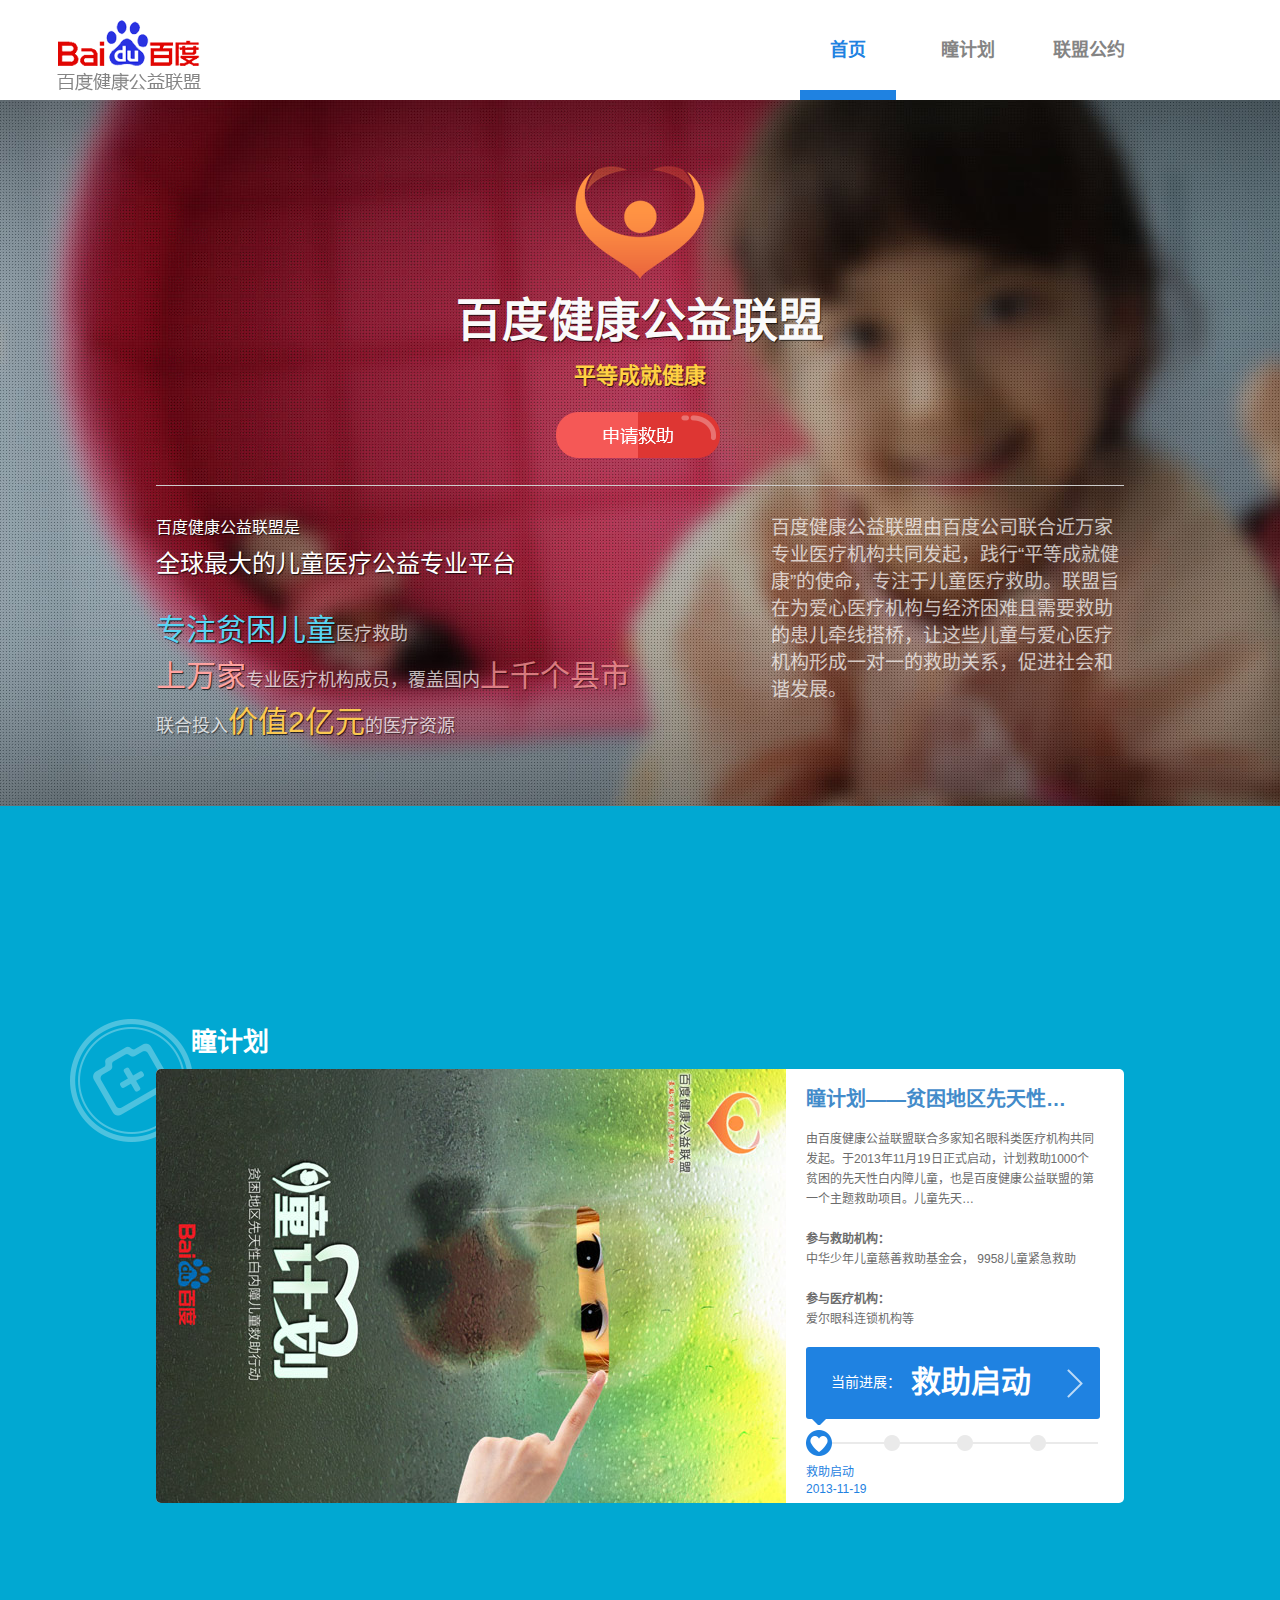
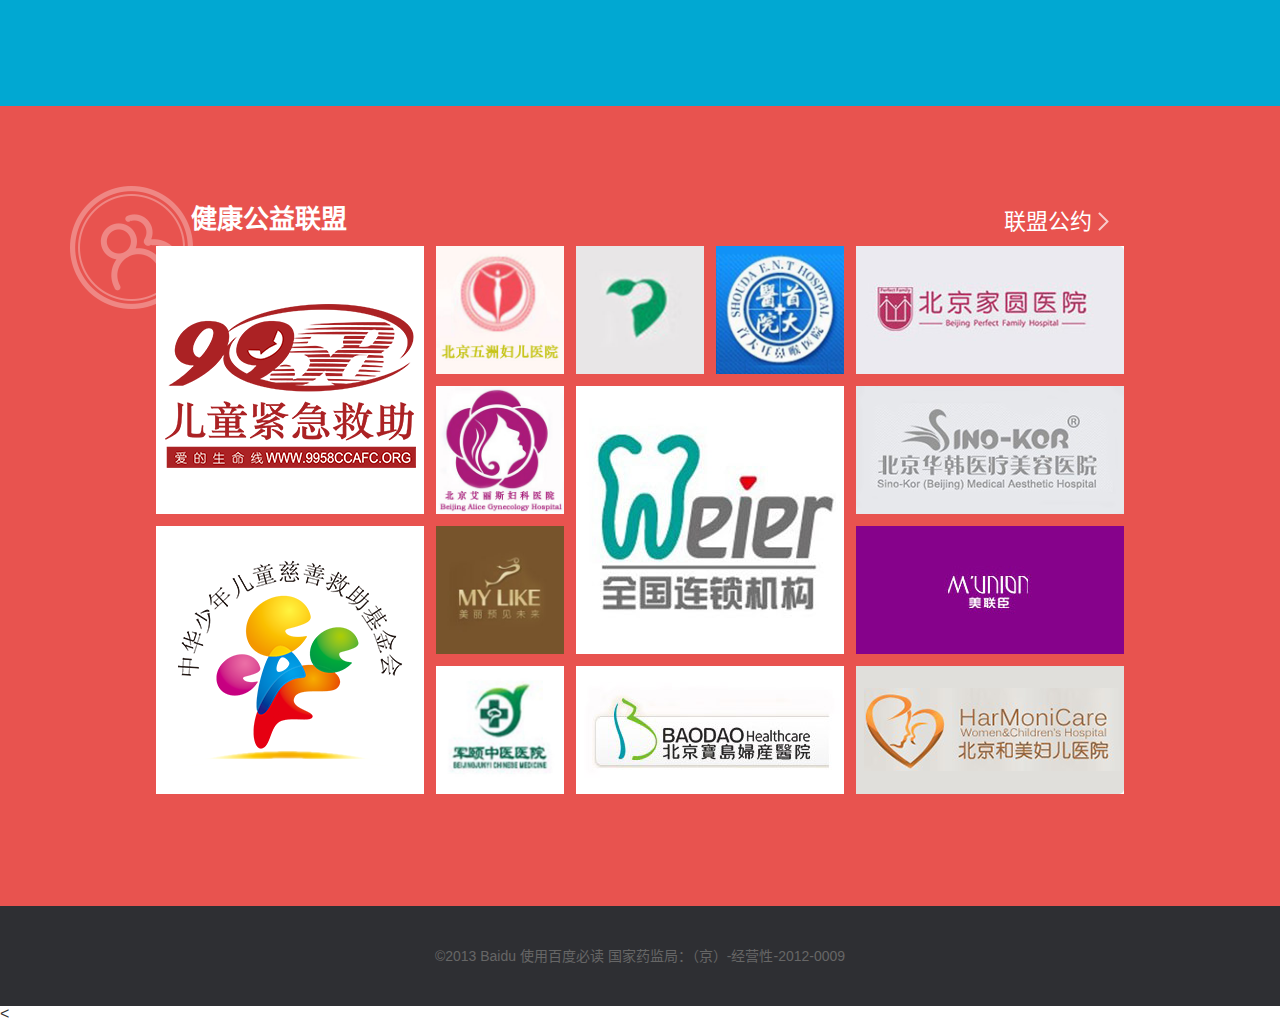
==== commit f5a37e5f: "video add." ====
--- a/index.html
+++ b/index.html
@@ -3,7 +3,7 @@
     <head>
         <meta charset="utf-8">
         <meta http-equiv="X-UA-Compatible" content="IE=edge">
-        <meta name="viewport" content="width=device-width, initial-scale=1.0">
+        <meta name="viewport" content="width=device-width">
         <meta name="description" content="">
         <meta name="author" content="yecol">
         <title>
@@ -11,6 +11,10 @@
         </title>
         <link href="/static/assets/css/form.css" rel="stylesheet" type="text/css">
         <link href="/static/assets/css/style.css" rel="stylesheet" type="text/css">
+
+        <!-- -->
+        <link href="/static/video-js/video-js.css" rel="stylesheet" type="text/css">
+        <!-- -->
 
         <!--[if lt IE 9]>
         <script src="/static/assets/js/html5shiv.js"></script>
@@ -33,6 +37,10 @@
             _position:absolute;
             _top:expression(documentElement.scrollTop+30 + "px")
         }
+        embed {
+            position: relative;
+            z-index: 1;
+        }
         </style>
     </head>
     
@@ -81,27 +89,41 @@
                         <p><span class="cc2">上万家</span><span class="op4">专业医疗机构成员，覆盖国内<span class="cc2">上千个县市</span></span></p>
                         <p><span class="op4">联合投入</span><span class="cc3">价值2亿元</span><span class="op4">的医疗资源</span></p>
                     </div>
+
+                    <!-- -->
                     <div class="t2r">
                         <!--<p class="t2-title">项目简介</p>-->
-                        <p>
-                        
-                            <object id="swf_1384785309126" height="258" width="344" type="application/x-shockwave-flash" data="http://player.video.qiyi.com/7df5386c839edbf9465b06f0b5974866/0/0/v_19rrhgby0c.swf-albumId=211452800-tvId=211452800-isPurchase=0-cnId=25" style=""><param name="quality" value="high" /><param name="allowScriptAccess" value="always" /><param name="wMode" value="window" /><param name="align" value="middle" /><param name="bgcolor" value="#000000" /><param name="swLiveConnect" value="true" /><param name="loop" value="true" /><param name="play" value="true" /><param name="DeviceFont" value="false" /><param name="allowFullScreen" value="true" /><param name="menu" value="true" /></object>
-                            
-                            <!-- HTML5 -->
-                            
-<!--                             <video controls="controls" poster="/static/img/cover.png" width="344" height="258">
-                                
-                                <source src="http://clips.vorwaerts-gmbh.de/big_buck_bunny.mp4" type="video/mp4" />
-                                <object type="application/x-shockwave-flash" data="http://releases.flowplayer.org/swf/flowplayer-3.2.1.swf" width="344" height="258">
-                                    <param name="movie" value="http://releases.flowplayer.org/swf/flowplayer-3.2.1.swf" />
-                                    <param name="allowFullScreen" value="true" />
-                                    <param name="wmode" value="transparent" />
-                                    <param name="flashVars" value="config={'playlist':['%2Fstatic%2Fimg%2Fcover.png',{'url':'http%3A%2F%2Fclips.vorwaerts-gmbh.de%2Fbig_buck_bunny.mp4','autoPlay':false}]}" />
-                                    <img alt="Big Buck Bunny" src="/static/img/cover.png" width="344" height="258" title="No video playback capabilities, please download the video below" />
+                       <p><span class="op4" style="font-size:19px;">百度健康公益联盟由百度公司联合近万家专业医疗机构共同发起，践行“平等成就健康”的使命，专注于儿童医疗救助。联盟旨在为爱心医疗机构与经济困难且需要救助的患儿牵线搭桥，让这些儿童与爱心医疗机构形成一对一的救助关系，促进社会和谐发展。</span></p></div>
+                      
+                    <!--
+                    <div class="t2r">
+                        <!--<p class="t2-title">项目简介</p>-->
+                    <!--    <p>
+                            <!--
+                            <embed src="http://player.video.qiyi.com/4b007a78aa953294a2d7b8c8798dcd10/0/2701/v_19rrh9ghm0.swf-albumId=622967-tvId=206232900-isPurchase=0-cnId=2" quality="high" width="344" height="258" align="middle" allowScriptAccess="always" type="application/x-shockwave-flash"></embed>
+
+                            -->
+                    <!--        <video name="media" class="video-js vjs-default-skin" controls="" preload="none" width="344" height="258" poster="/static/img/ningning111903.jpg">
+                                <source src="/static/ningning.mp4" type="video/mp4" />
+                                <source src="/static/ningning.ogv" type="video/ogg" />
+
+                                <object type="application/x-shockwave-flash" data="Untitled-1.swf" width="345" height="220">
+                                    <param name="movie" value="/static/Untitled-1.swf" />
+                                     <param name="quality" value="high" />
+                                     <param name="bgcolor" value="#ffffff" />
+                                     <param name="play" value="true" />
+                                     <param name="loop" value="true" />
+                                     <param name="wmode" value="window" />
+                                     <param name="scale" value="showall" />
+                                     <param name="menu" value="true" />
+                                     <param name="devicefont" value="false" />
+                                     <param name="salign" value="" />
+                                     <param name="allowScriptAccess" value="sameDomain" />
                                 </object>
-                            </video> -->
-                            
-                        </p></div>
+                            </video>
+                        </p>
+                    </div>
+                -->
                 </div>
 
             </div>
@@ -294,14 +316,22 @@
         </div><!-- /.modal -->
 
 <div class="tip"></div>
+<div style="display:none">
+      <script>
+        var _bdhmProtocol = (("https:" == document.location.protocol) ? " https://" : " http://");
+        document.write(unescape("%3Cscript src='" + _bdhmProtocol + "hm.baidu.com/h.js%3F1f3202d820180a39f736f20fce790de8' type='text/javascript'%3E%3C/script%3E"));
+      </script>
+</div>
 
         <script src="/static/assets/js/jquery-1.10.2.min.js"></script>
         <script src="/static/assets/js/bootstrap.min.js"></script>
 
         <!-- 输入校验 -->
-        <script src="/static/backbone/backbone-1.0.0.min.js"></script>
+        <<script src="/static/backbone/backbone-1.0.0.min.js"></script>
         <script src="/static/js/system.js"></script>
         <script src="/static/js/validate.js"></script>
+
+        <script type="text/javascript" src="http://html5shiv.googlecode.com/svn/trunk/html5.js"></script> 
         <!-- 输入校验 -->
 
         <script>
@@ -652,10 +682,5 @@
             }
         });  
         </script>
-
-        <script type="text/javascript">
-            var _bdhmProtocol = (("https:" == document.location.protocol) ? " https://" : " http://");
-            document.write(unescape("%3Cscript src='" + _bdhmProtocol + "hm.baidu.com/h.js%3F6b83942048be2f98b58cb7e82a710c44' type='text/javascript'%3E%3C/script%3E"));
-        </script>
   </body>
 </html>--- a/static/assets/css/style.css
+++ b/static/assets/css/style.css
@@ -10,7 +10,7 @@
 .header{height:100px;margin-right:auto;margin-left:auto;width:1280px;background:url("../img/logo-baidu.png") 50px 20px no-repeat}.header ul{padding-top:40px;padding-left:800px}.header ul li{height:60px;width:96px;font-weight:bold;font-size:18px;line-height:20px;list-style:none;display:inline-block;text-align:center;margin-right:20px}.header ul li a{color:#848484;text-decoration:none}.header ul li a.active,.header ul li a:hover{color:#1f82e1}
 .header ul li.active{background:url("../img/header-ac.png") 0 bottom repeat-x}
 .header ul li{*display:inline}
-.section{display:block}
+.section{display:block;min-width:1280px}
 .container{padding-top:60px}
 .mid-container{width:968px;margin:0 auto 0 auto}
 #cover{height:706px;background:#2c3438 url("../img/bg.jpg") center center no-repeat}#cover .title1{padding:0;background:url("../img/logo.png") center 0 no-repeat;width:400px;height:50px;padding-top:135px;margin:0 auto 55px auto;color:#fafafa}#cover .title1 h1{width:400px;margin:0 auto 18px auto;text-align:center;display:block;font-size:46px;font-weight:bold;line-height:50px;text-shadow:1px 1px 1px rgba(0,0,0,0.75)}
@@ -124,7 +124,7 @@
 #help-form .send-help{border:0;width:200px;height:38px;margin-right:auto;margin-left:auto;background:url("../img/help-btn.png") 0 0 no-repeat}#help-form .send-help:hover{background:url("../img/help-btn-p.png") 0 0 no-repeat}
 #help-form .pull-center{text-align:center}
 #help-form .cred{color:#f00}
-#page-focus{background-color:#f2f2f2}#page-focus .fcontainer{margin-right:auto;margin-left:auto;padding-top:60px;width:962px}#page-focus .fcontainer:before,#page-focus .fcontainer:after{content:" ";display:table}
+#page-focus{background-color:#f2f2f2;min-width:1280px}#page-focus .fcontainer{margin-right:auto;margin-left:auto;padding-top:60px;width:962px}#page-focus .fcontainer:before,#page-focus .fcontainer:after{content:" ";display:table}
 #page-focus .fcontainer:after{clear:both}
 #page-focus .fcontainer .frame{background:#fff;width:100%;height:434px;border-radius:5px;border:1px solid #ddd;margin-bottom:22px}#page-focus .fcontainer .frame div.image{display:block;float:left;width:630px;height:100%;overflow:hidden}#page-focus .fcontainer .frame div.image img{border:0;width:630px;border-top-left-radius:5px;border-bottom-left-radius:5px}
 #page-focus .fcontainer .frame .content{display:block;float:left;width:292px;height:434px;overflow:hidden;padding:20px}#page-focus .fcontainer .frame .content .up-content{height:434px;overflow:hidden}
@@ -164,7 +164,7 @@
 #page-focus .fcontainer .frame-footer ul:after{clear:both}
 #page-focus .fcontainer .frame-footer li{width:294px;margin-left:20px;list-style-position:inside;float:left;list-style:disc;height:20px;font-size:14px;color:#919191;margin-bottom:6px}
 #page-focus #floatreturn{width:60px;height:60px;background:url("../img/return.png") 0 0 no-repeat;display:block;position:fixed;float:left;top:999px;left:999px}#page-focus #floatreturn:hover{background:url("../img/return-hover.png") 0 0 no-repeat}
-#page-union{background-color:#f2f2f2}#page-union .ucontainer{width:962px;height:1250px;padding-top:36px;margin:0 auto 0 auto}#page-union .ucontainer .title{background:url("../img/union-title.png") 0 0 no-repeat;font-size:30px;font-weight:bold;color:#e8534f;text-align:center;margin-bottom:16px}
+#page-union{background-color:#f2f2f2;min-width:1280px}#page-union .ucontainer{width:962px;height:1250px;padding-top:36px;margin:0 auto 0 auto}#page-union .ucontainer .title{background:url("../img/union-title.png") 0 0 no-repeat;font-size:30px;font-weight:bold;color:#e8534f;text-align:center;margin-bottom:16px}
 #page-union .ucontainer .paper{width:826px;height:1030px;padding:60px 68px;background:url("../img/paper-bg.png") 0 0 no-repeat}#page-union .ucontainer .paper p{line-height:170%}#page-union .ucontainer .paper p.p1{color:#3b3b3b;font-size:16px;font-weight:bold;margin-bottom:8px}
 #page-union .ucontainer .paper p.p2{color:#3b3b3b;font-weight:bold;font-size:14px;margin-bottom:8px}
 #page-union .ucontainer .paper p.p3{background:url("../img/list-red.png") 0 5px no-repeat;font-size:14px;color:#6c6c6c;margin-bottom:5px;padding-left:20px}
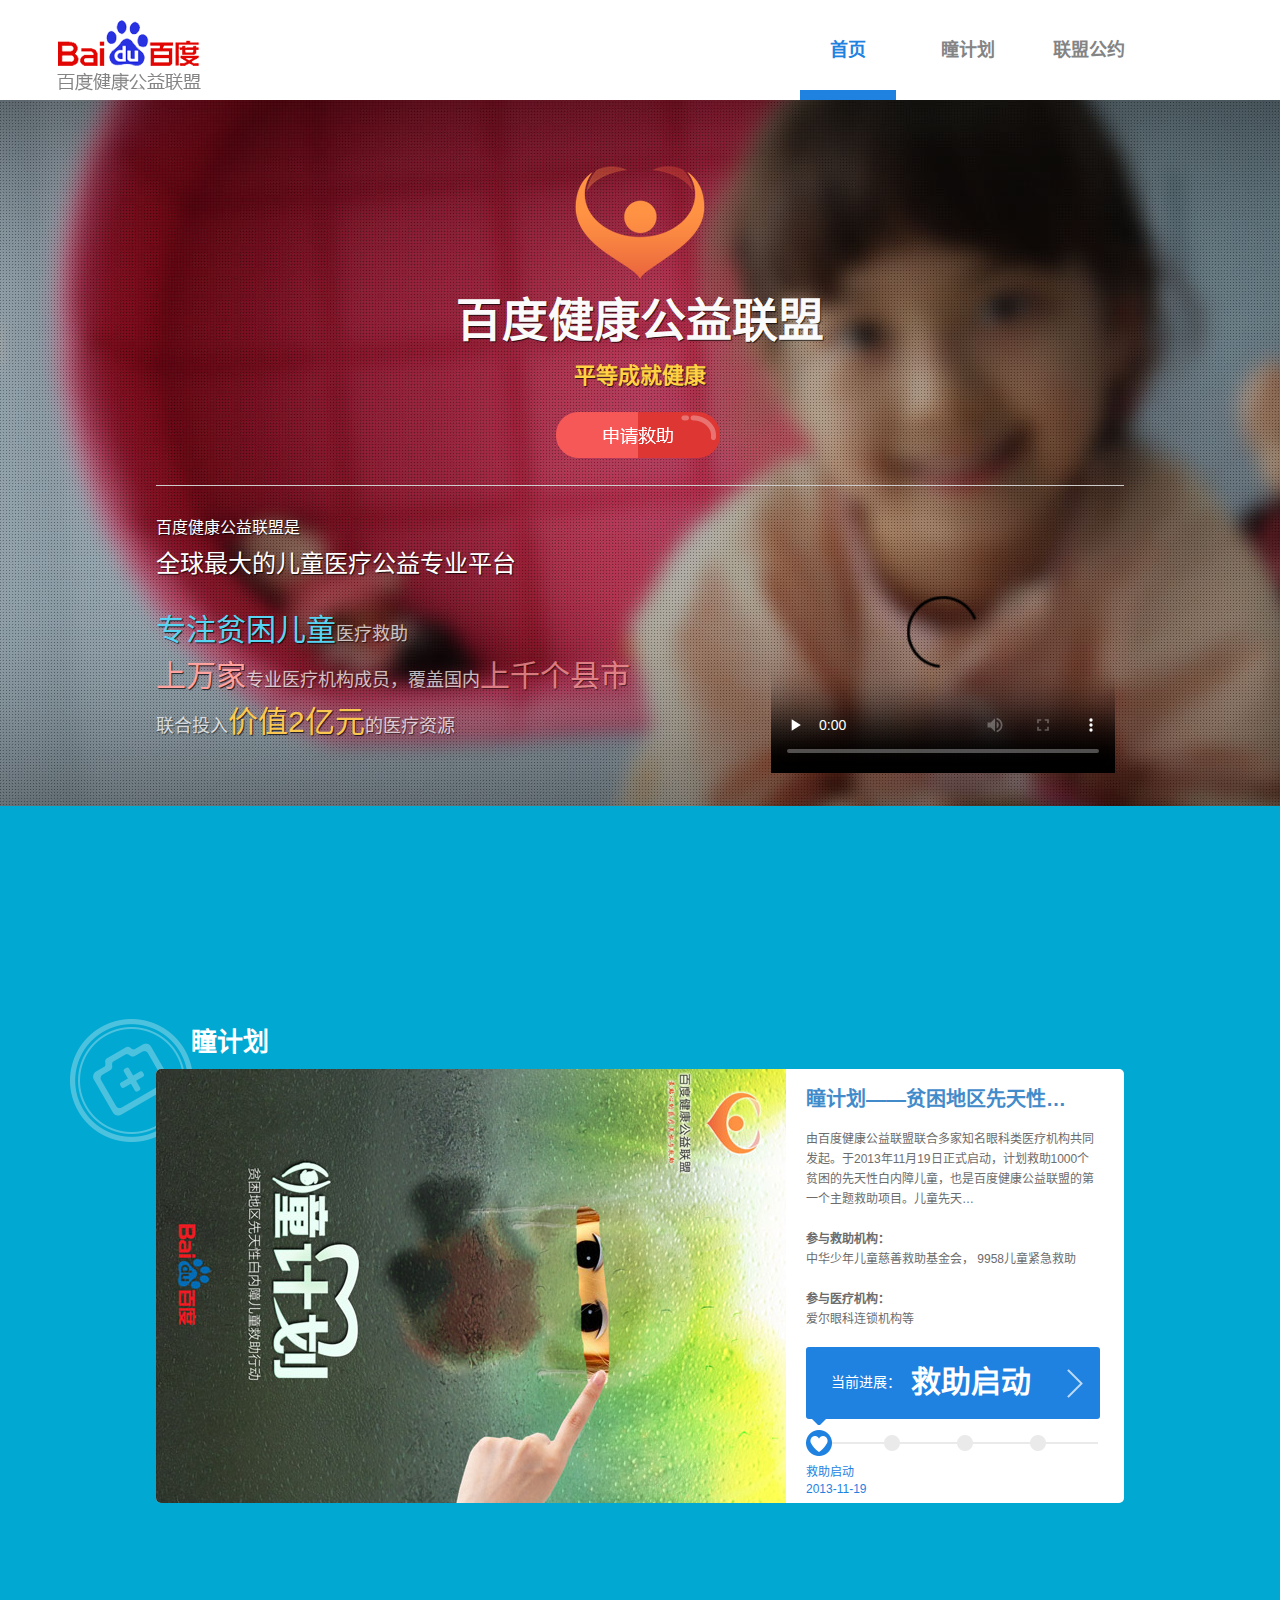
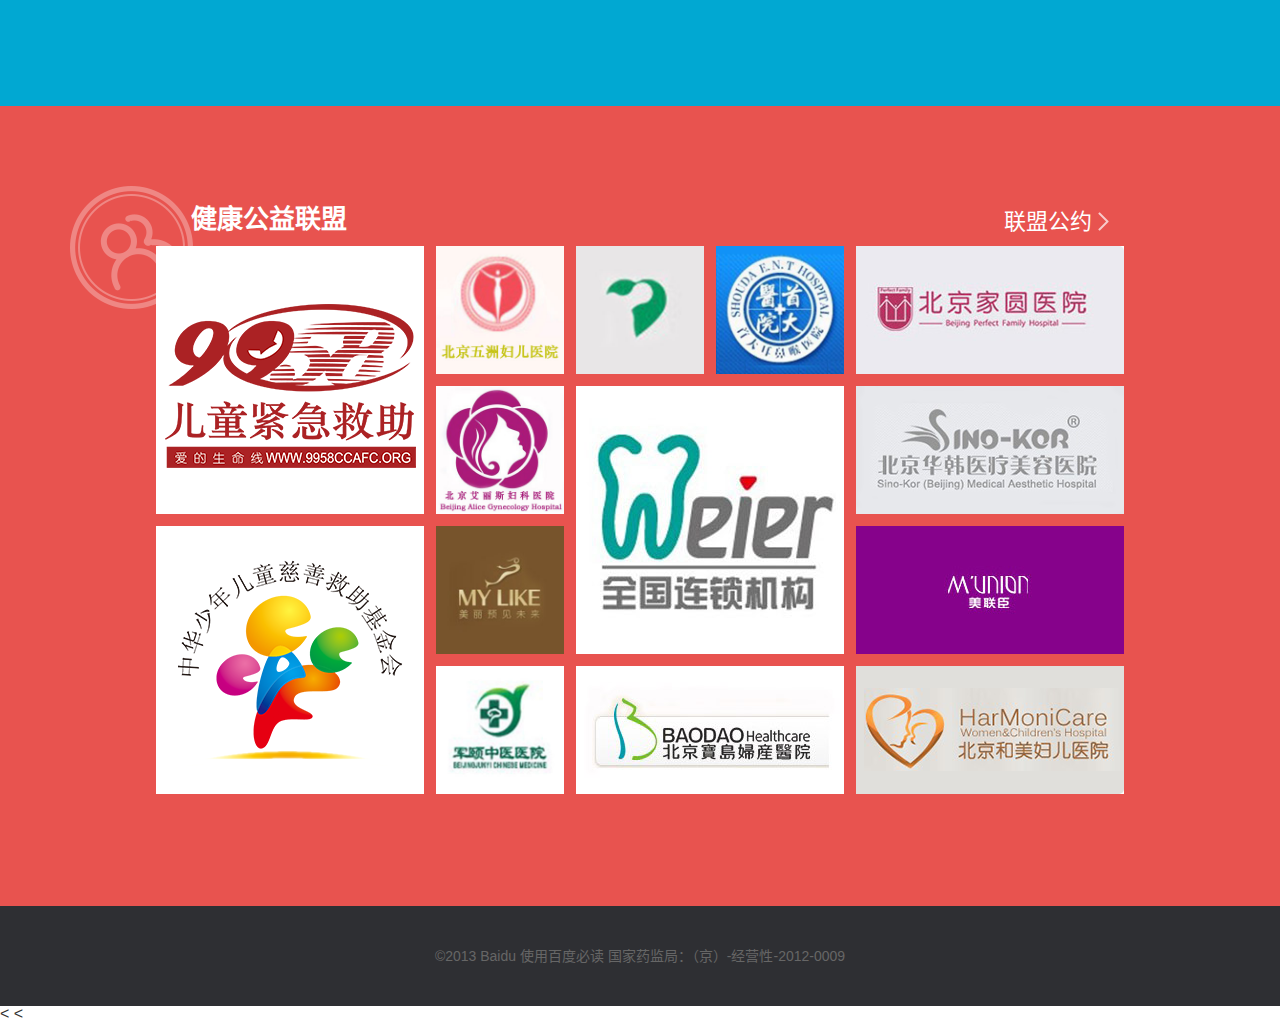
==== commit e3ea6e18: "adjust for mobile." ====
--- a/index.html
+++ b/index.html
@@ -90,30 +90,28 @@
                         <p><span class="op4">联合投入</span><span class="cc3">价值2亿元</span><span class="op4">的医疗资源</span></p>
                     </div>
 
-                    <!-- -->
+                    <!--<div class="t2r">-->
+                        <!--<p class="t2-title">项目简介</p>-->
+                    <!--   <p><span class="op4" style="font-size:19px;">百度健康公益联盟由百度公司联合近万家专业医疗机构共同发起，践行“平等成就健康”的使命，专注于儿童医疗救助。联盟旨在为爱心医疗机构与经济困难且需要救助的患儿牵线搭桥，让这些儿童与爱心医疗机构形成一对一的救助关系，促进社会和谐发展。</span></p></div> -->
+                      
+                    
                     <div class="t2r">
                         <!--<p class="t2-title">项目简介</p>-->
-                       <p><span class="op4" style="font-size:19px;">百度健康公益联盟由百度公司联合近万家专业医疗机构共同发起，践行“平等成就健康”的使命，专注于儿童医疗救助。联盟旨在为爱心医疗机构与经济困难且需要救助的患儿牵线搭桥，让这些儿童与爱心医疗机构形成一对一的救助关系，促进社会和谐发展。</span></p></div>
-                      
-                    <!--
-                    <div class="t2r">
-                        <!--<p class="t2-title">项目简介</p>-->
-                    <!--    <p>
+                        <p>
                             <!--
                             <embed src="http://player.video.qiyi.com/4b007a78aa953294a2d7b8c8798dcd10/0/2701/v_19rrh9ghm0.swf-albumId=622967-tvId=206232900-isPurchase=0-cnId=2" quality="high" width="344" height="258" align="middle" allowScriptAccess="always" type="application/x-shockwave-flash"></embed>
 
                             -->
-                    <!--        <video name="media" class="video-js vjs-default-skin" controls="" preload="none" width="344" height="258" poster="/static/img/ningning111903.jpg">
+                            <video name="media" class="video-js vjs-default-skin" controls="" preload="none" width="344" height="258" poster="/static/img/ningning111903.jpg">
                                 <source src="/static/ningning.mp4" type="video/mp4" />
                                 <source src="/static/ningning.ogv" type="video/ogg" />
-
-                                <object type="application/x-shockwave-flash" data="Untitled-1.swf" width="345" height="220">
+                                <object type="application/x-shockwave-flash" data="/static/Untitled-1.swf" width="300" height="249">
                                     <param name="movie" value="/static/Untitled-1.swf" />
                                      <param name="quality" value="high" />
                                      <param name="bgcolor" value="#ffffff" />
                                      <param name="play" value="true" />
                                      <param name="loop" value="true" />
-                                     <param name="wmode" value="window" />
+                                     <param name="wmode" value="opaque" />
                                      <param name="scale" value="showall" />
                                      <param name="menu" value="true" />
                                      <param name="devicefont" value="false" />
@@ -123,7 +121,6 @@
                             </video>
                         </p>
                     </div>
-                -->
                 </div>
 
             </div>
@@ -212,6 +209,13 @@
             </div>
         </div>
 
+        <div style="display:none">
+              <script>
+                var _bdhmProtocol = (("https:" == document.location.protocol) ? " https://" : " http://");
+                document.write(unescape("%3Cscript src='" + _bdhmProtocol + "hm.baidu.com/h.js%3F1f3202d820180a39f736f20fce790de8' type='text/javascript'%3E%3C/script%3E"));
+              </script>
+        </div>
+
         <div class="section" id="footer">
             <p>©2013 Baidu <a href="http://www.baidu.com/duty/">使用百度必读</a> 国家药监局：（京）-经营性-2012-0009</p>
         </div>
@@ -220,6 +224,7 @@
         <!-- TODO 加入在此加入所有轮换图片-->
         <div id="preload-1">
             <!-- 加入1*1 -->
+            <img src="/static/img/f1.jpg"></img>
         </div>
 
         <div id="preload-2">
@@ -316,17 +321,11 @@
         </div><!-- /.modal -->
 
 <div class="tip"></div>
-<div style="display:none">
-      <script>
-        var _bdhmProtocol = (("https:" == document.location.protocol) ? " https://" : " http://");
-        document.write(unescape("%3Cscript src='" + _bdhmProtocol + "hm.baidu.com/h.js%3F1f3202d820180a39f736f20fce790de8' type='text/javascript'%3E%3C/script%3E"));
-      </script>
-</div>
-
         <script src="/static/assets/js/jquery-1.10.2.min.js"></script>
         <script src="/static/assets/js/bootstrap.min.js"></script>
 
         <!-- 输入校验 -->
+        <<script src="/static/backbone/underscore-1.4.4.min.js"></script>
         <<script src="/static/backbone/backbone-1.0.0.min.js"></script>
         <script src="/static/js/system.js"></script>
         <script src="/static/js/validate.js"></script>
@@ -626,10 +625,10 @@
                     //     }
                     var $swIndex = 1 + Math.floor(Math.random() * 14);
 
-                    //if ($swIndex == 1 || $swIndex == 5) {
-                        //左上角和右上角图标不变
-                    //    return;
-                    //}
+                    if ($swIndex == 1 || $swIndex == 9) {
+                        //左上角和左下角图标不变
+                        return;
+                    }
 
                     var $curli = $(".face-frame ul li:nth-child("+$swIndex+")");
 
@@ -676,7 +675,7 @@
                     // },200);
 
 
-                } , 2000);
+                } , 1500);
             }else if(h_num<$("#union").offset().top-400){
                 firstTime = 0;
             }
--- a/static/assets/css/form.css
+++ b/static/assets/css/form.css
@@ -1835,6 +1835,7 @@
   box-shadow: 0 3px 9px rgba(0, 0, 0, 0.5);
   background-clip: padding-box;
   outline: none;
+  min-width: 700px;
 }
 .modal-backdrop {
   position: fixed;
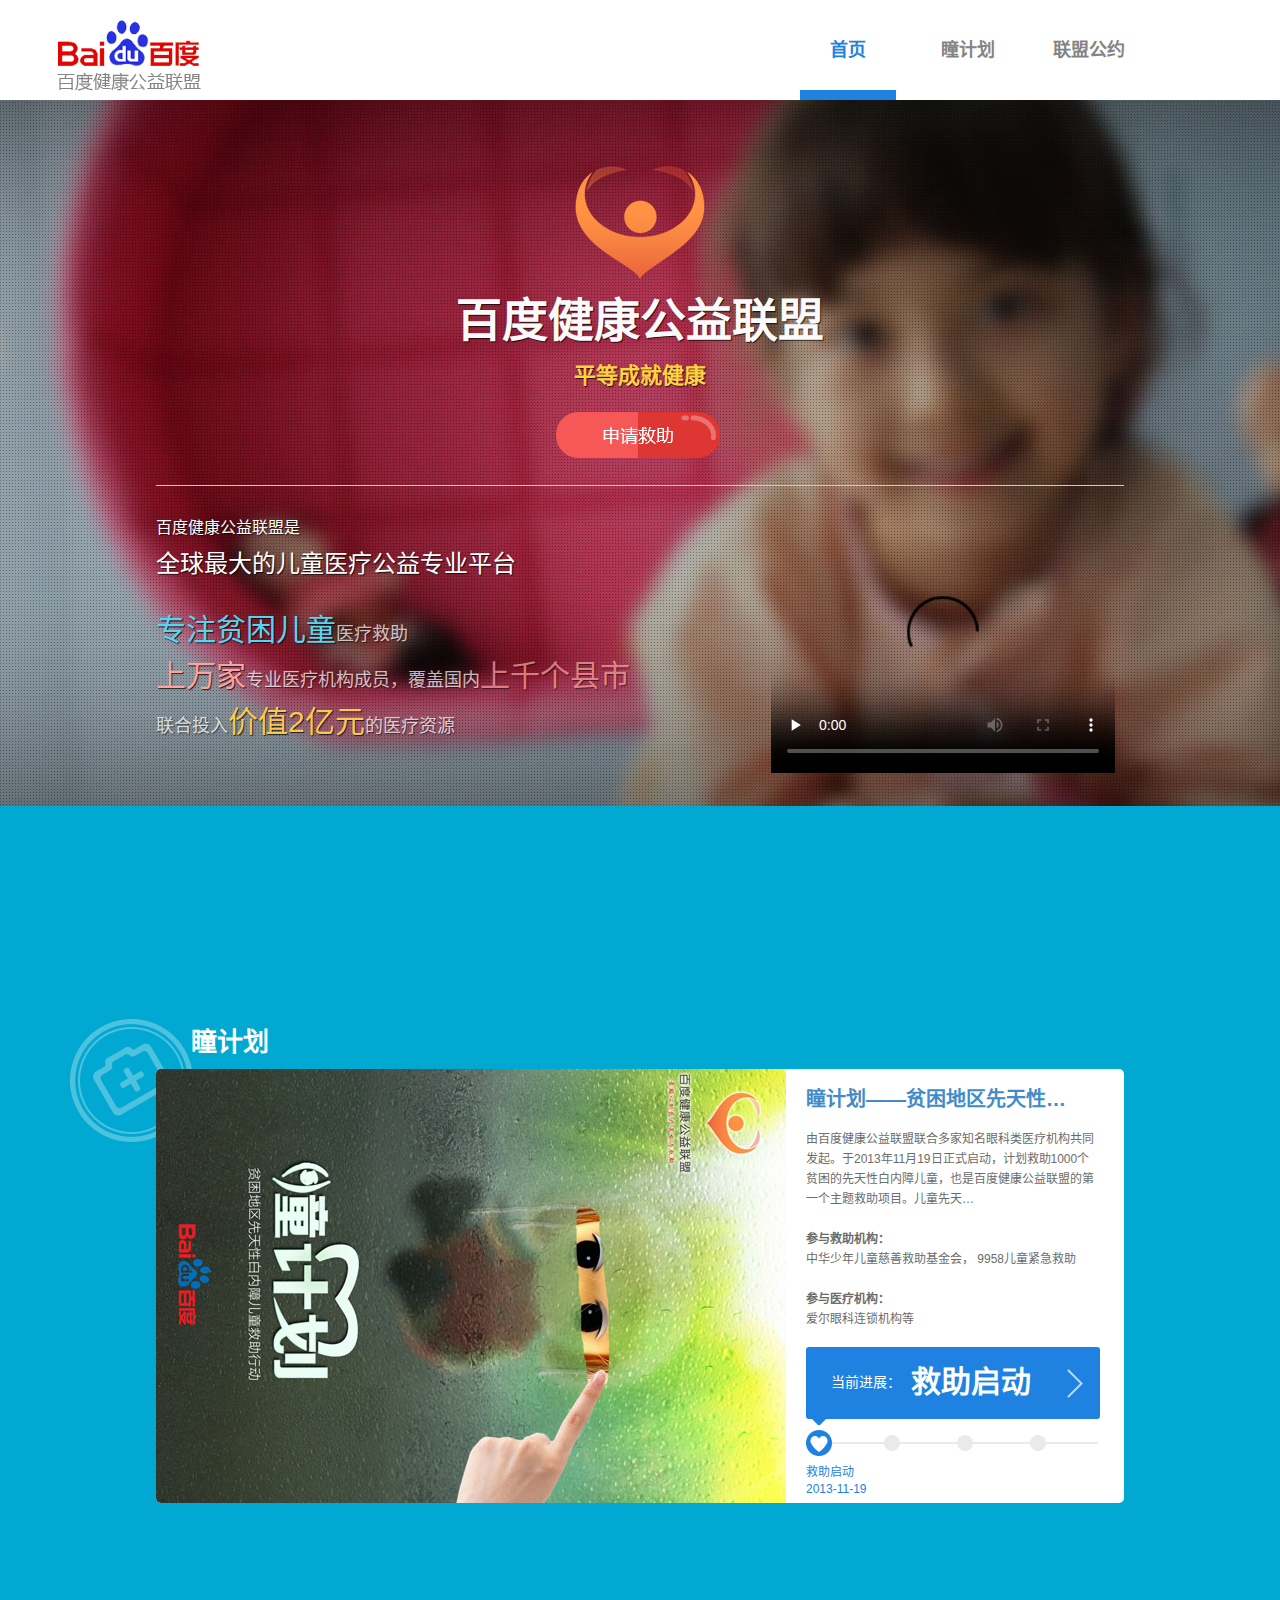
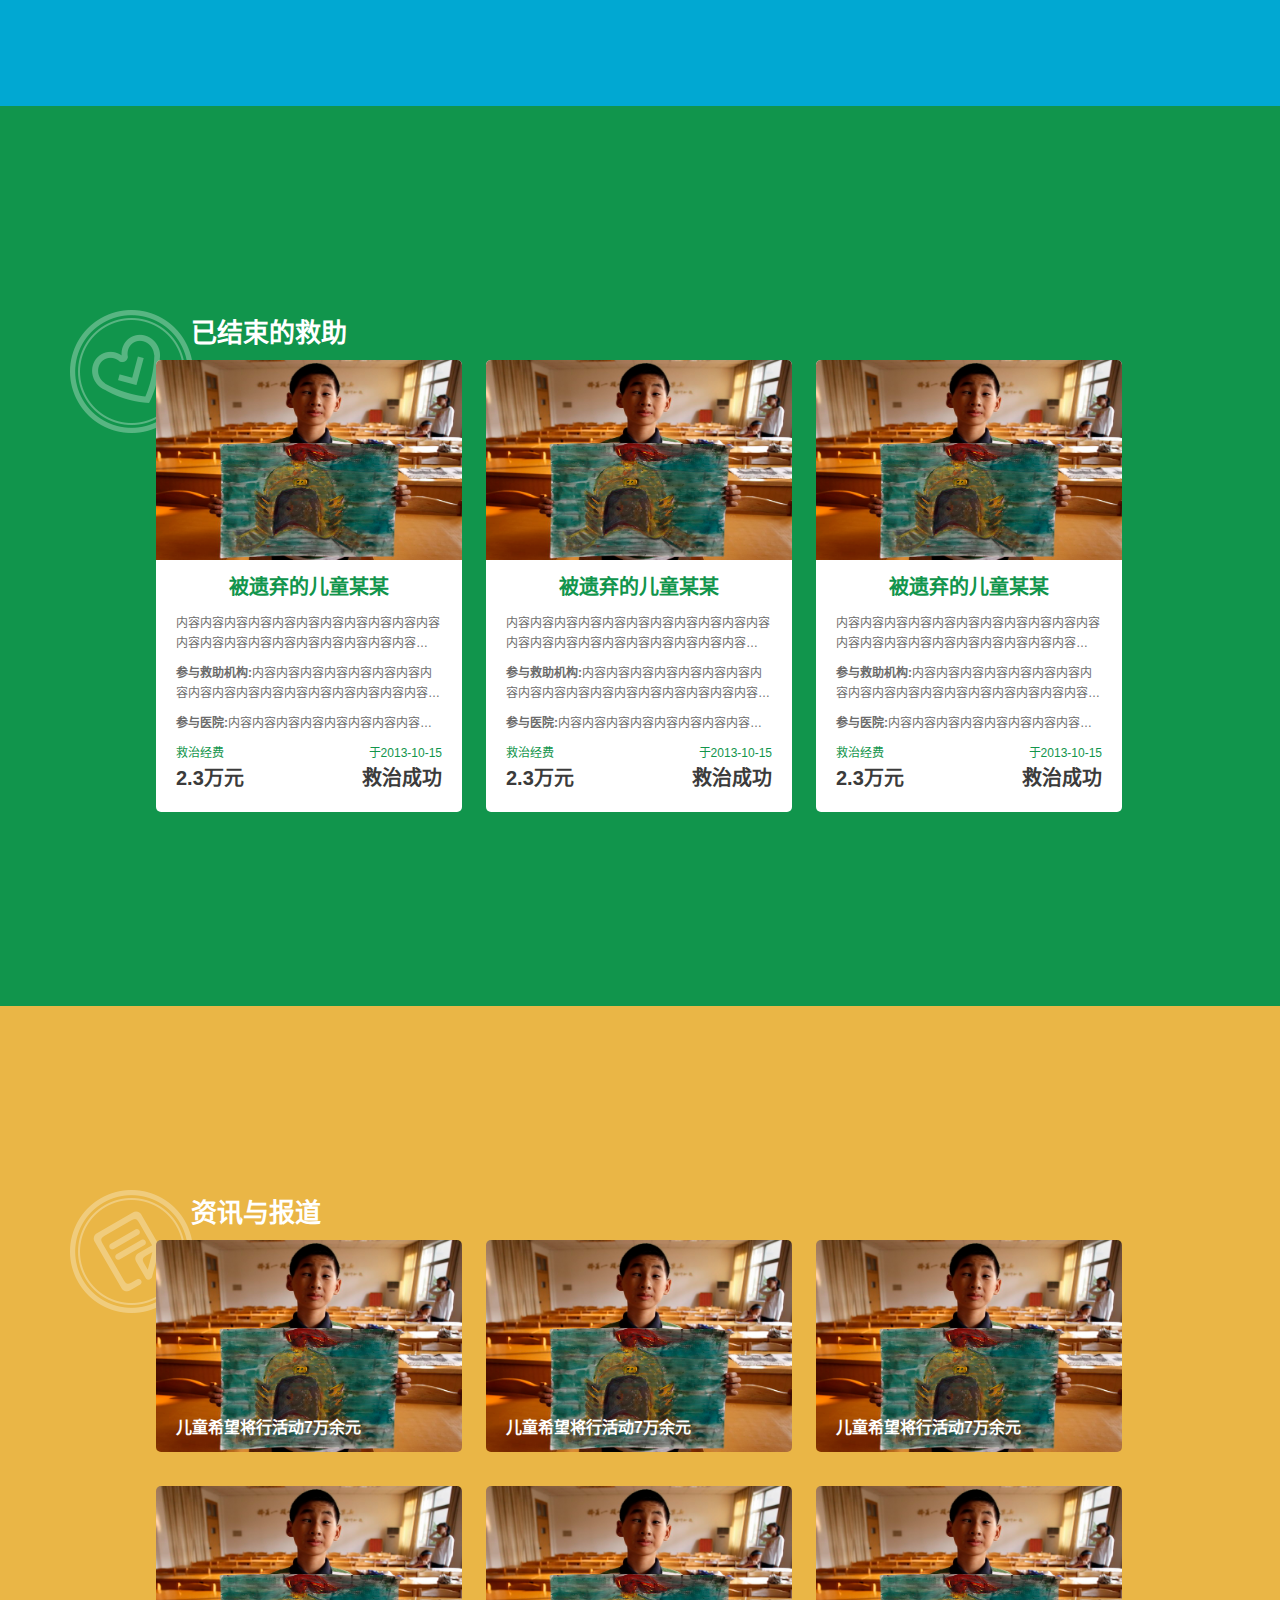
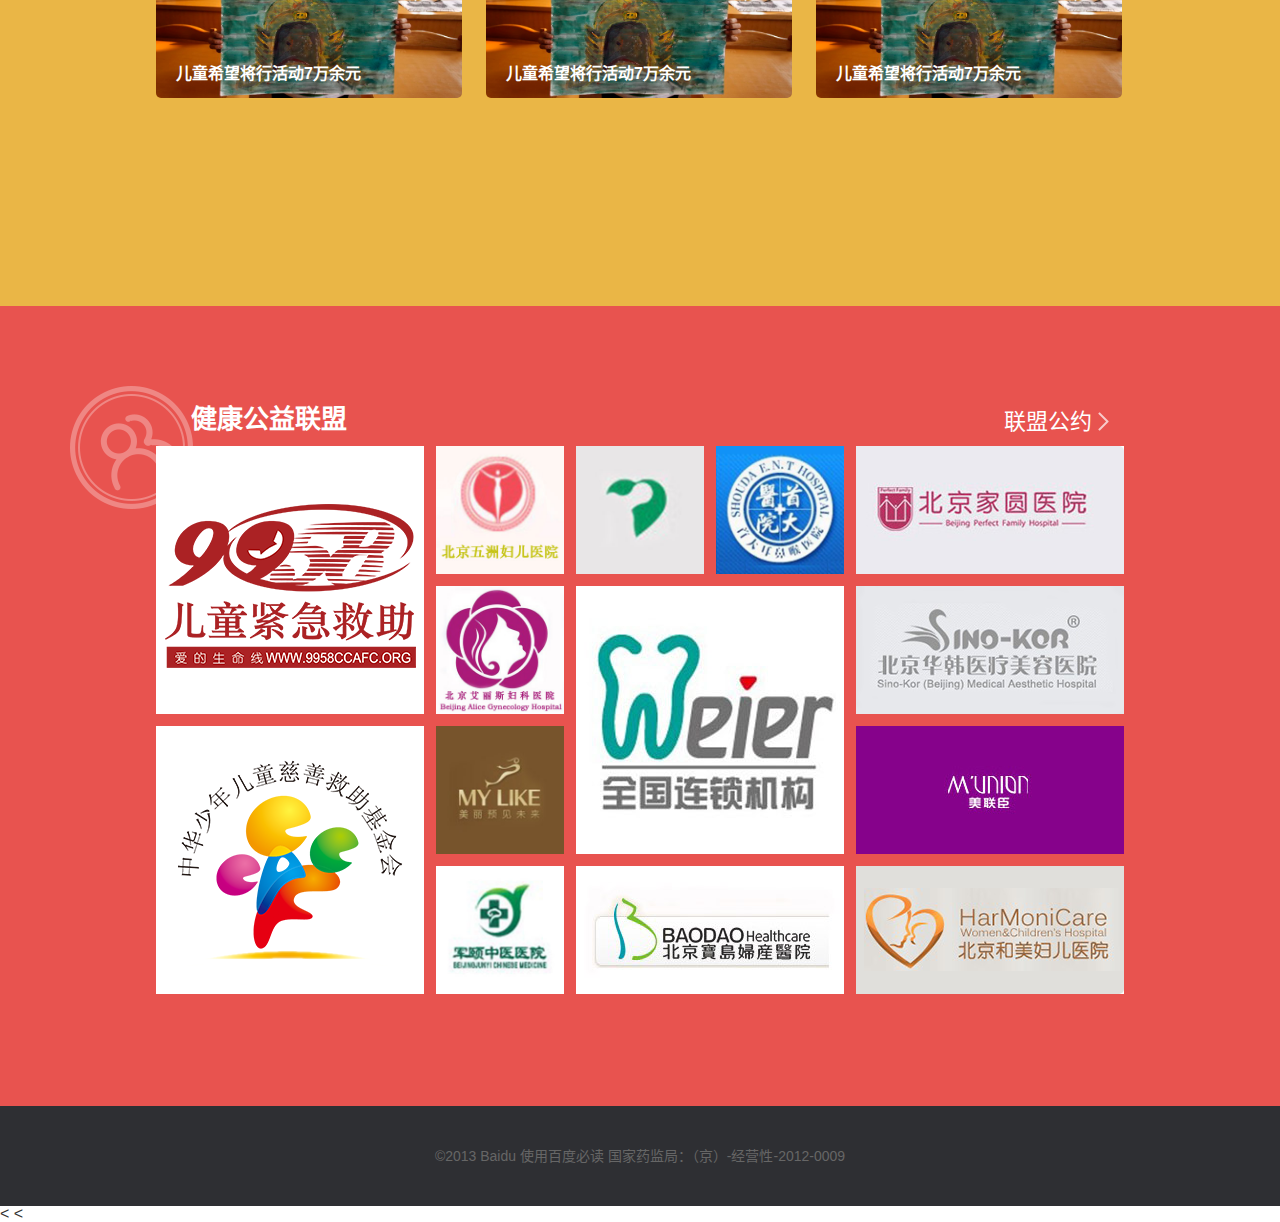
==== commit 2068567e: "v 2.0 alpha -1" ====
--- a/index.html
+++ b/index.html
@@ -50,8 +50,10 @@
             <div class="nav-lp">
             <ul>
                 <li id="l1"><a href="#top" id="ftop">首页</a></li>
-                <li id="l2"><a href="#focus" id="ffocus" class="active">瞳计划</a></li>
-                <li id="l3"><a href="#union" id="funion">健康公益联盟</a></li>
+                <li id="l2"><a href="#focus" id="ffocus" class="active">进行中的救助</a></li>
+                <li id="l3"><a href="#finish" id="ffinish">已结束的救助</a></li>
+                <li id="l4"><a href="#info" id="finfo">新闻资讯</a></li>
+                <li id="l5"><a href="#union" id="funion">联盟成员</a></li>
             </ul>
             </div>
             <div class="nav-rp">
@@ -90,18 +92,9 @@
                         <p><span class="op4">联合投入</span><span class="cc3">价值2亿元</span><span class="op4">的医疗资源</span></p>
                     </div>
 
-                    <!--<div class="t2r">-->
-                        <!--<p class="t2-title">项目简介</p>-->
-                    <!--   <p><span class="op4" style="font-size:19px;">百度健康公益联盟由百度公司联合近万家专业医疗机构共同发起，践行“平等成就健康”的使命，专注于儿童医疗救助。联盟旨在为爱心医疗机构与经济困难且需要救助的患儿牵线搭桥，让这些儿童与爱心医疗机构形成一对一的救助关系，促进社会和谐发展。</span></p></div> -->
-                      
                     
                     <div class="t2r">
-                        <!--<p class="t2-title">项目简介</p>-->
                         <p>
-                            <!--
-                            <embed src="http://player.video.qiyi.com/4b007a78aa953294a2d7b8c8798dcd10/0/2701/v_19rrh9ghm0.swf-albumId=622967-tvId=206232900-isPurchase=0-cnId=2" quality="high" width="344" height="258" align="middle" allowScriptAccess="always" type="application/x-shockwave-flash"></embed>
-
-                            -->
                             <video name="media" class="video-js vjs-default-skin" controls="" preload="none" width="344" height="258" poster="/static/img/ningning111903.jpg">
                                 <source src="/static/ningning.mp4" type="video/mp4" />
                                 <source src="/static/ningning.ogv" type="video/ogg" />
@@ -175,6 +168,120 @@
             </div>   
             </div>
         </div>
+
+
+        <div class="section" id="finish" name="sn4">
+            <div class="container">
+                <div class="mid-container" id="fmc">
+                    <div class="title">
+                        <div class="title1">已结束的救助</div>
+                    </div>   
+                    <div class="frame">
+                        <div class="fin">
+                            <img src="/static/img/r_img2.jpg"></img>
+                            <div class="fin-tl">被遗弃的儿童某某</div>
+                            <div class="fin-desc">内容内容内容内容内容内容内容内容内容内容内容内容内容内容内容内容内容内容内容内容内容内容内容内容内容内容内容内容内容内容内容内容内容内容内容内容内容内容内容内容内容内容内容内容内容内容内容内容内容内容内容</div>
+                            <div class="fin-org"><span class="cl7">参与救助机构:</span><span class="fc">内容内容内容内容内容内容内容内容内容内容内容内容内容内容内容内容内容内容内容内容内容内容内容内容内容内容内容内容内容内容内容内容内容内容内容内容内容内容内容内容内容内容内容内容内容内容内容内容内容内容内容</span></div>
+                            <div class="fin-hsptl"><span class="cl7">参与医院:</span><span class="fc">内容内容内容内容内容内容内容内容内容内容内容内容内容内容内容内容内容内容内容内容内容内容内容内容内容内容内容</span></div>
+                            <div class="fin-green">
+                                <div class="g-left">救治经费</div>
+                                <div class="g-right">于2013-10-15</div>
+                            </div>
+                            <div class="fin-black">
+                                <div class="b-left">2.3万元</div>
+                                <div class="b-right">救治成功</div>
+                            </div>
+                        </div><!-- fin -->
+                        <div class="fin">
+                            <img src="/static/img/r_img2.jpg"></img>
+                            <div class="fin-tl">被遗弃的儿童某某</div>
+                            <div class="fin-desc">内容内容内容内容内容内容内容内容内容内容内容内容内容内容内容内容内容内容内容内容内容内容内容内容内容内容内容内容内容内容内容内容内容内容内容内容内容内容内容内容内容内容内容内容内容内容内容内容内容内容内容</div>
+                            <div class="fin-org"><span class="cl7">参与救助机构:</span><span class="fc">内容内容内容内容内容内容内容内容内容内容内容内容内容内容内容内容内容内容内容内容内容内容内容内容内容内容内容内容内容内容内容内容内容内容内容内容内容内容内容内容内容内容内容内容内容内容内容内容内容内容内容</span></div>
+                            <div class="fin-hsptl"><span class="cl7">参与医院:</span><span class="fc">内容内容内容内容内容内容内容内容内容内容内容内容内容内容内容内容内容内容内容内容内容内容内容内容内容内容内容</span></div>
+                            <div class="fin-green">
+                                <div class="g-left">救治经费</div>
+                                <div class="g-right">于2013-10-15</div>
+                            </div>
+                            <div class="fin-black">
+                                <div class="b-left">2.3万元</div>
+                                <div class="b-right">救治成功</div>
+                            </div>
+                        </div><!-- fin -->
+                        <div class="fin lastfin">
+                            <img src="/static/img/r_img2.jpg"></img>
+                            <div class="fin-tl">被遗弃的儿童某某</div>
+                            <div class="fin-desc">内容内容内容内容内容内容内容内容内容内容内容内容内容内容内容内容内容内容内容内容内容内容内容内容内容内容内容内容内容内容内容内容内容内容内容内容内容内容内容内容内容内容内容内容内容内容内容内容内容内容内容</div>
+                            <div class="fin-org"><span class="cl7">参与救助机构:</span><span class="fc">内容内容内容内容内容内容内容内容内容内容内容内容内容内容内容内容内容内容内容内容内容内容内容内容内容内容内容内容内容内容内容内容内容内容内容内容内容内容内容内容内容内容内容内容内容内容内容内容内容内容内容</span></div>
+                            <div class="fin-hsptl"><span class="cl7">参与医院:</span><span class="fc">内容内容内容内容内容内容内容内容内容内容内容内容内容内容内容内容内容内容内容内容内容内容内容内容内容内容内容</span></div>
+                            <div class="fin-green">
+                                <div class="g-left">救治经费</div>
+                                <div class="g-right">于2013-10-15</div>
+                            </div>
+                            <div class="fin-black">
+                                <div class="b-left">2.3万元</div>
+                                <div class="b-right">救治成功</div>
+                            </div>
+                        </div><!-- fin -->
+                        
+                    </div>
+                </div>   
+            </div>
+        </div>
+
+        <div class="section" id="info" name="sn5">
+            <div class="container">
+                <div class="mid-container" id="fmc">
+                    <div class="title">
+                        <div class="title1">资讯与报道</div>
+                    </div>   
+                    <div class="frame">
+                        <div class="info">
+                            <a href="#">
+                                <img src="/static/img/r_img2.jpg"></img>
+                                <div class="info-tl">儿童希望将行活动7万余元</div>
+                                <div class="info-ct">中国红十字基金会是宜家国际性的中国红十字基金会是宜家国际性的中国红十字基金会是宜家国际性的中国红十字基金会是宜家国际性的中国红十字基金会是宜家国际性的中国红十字基金会是宜家国际性的中国红十字基金会是宜家国际性的中国红十字基金会是宜家国际性的中国红十字基金会是宜家国际性的</div>
+                            </a>
+                        </div>
+                        <div class="info">
+                            <a href="#">
+                                <img src="/static/img/r_img2.jpg"></img>
+                                <div class="info-tl">儿童希望将行活动7万余元</div>
+                                <div class="info-ct">中国红十字基金会是宜家国际性的中国红十字基金会是宜家国际性的中国红十字基金会是宜家国际性的中国红十字基金会是宜家国际性的中国红十字基金会是宜家国际性的中国红十字基金会是宜家国际性的中国红十字基金会是宜家国际性的中国红十字基金会是宜家国际性的中国红十字基金会是宜家国际性的</div>
+                            </a>
+                        </div>
+                        <div class="info lastinfo">
+                            <a href="#">
+                                <img src="/static/img/r_img2.jpg"></img>
+                                <div class="info-tl">儿童希望将行活动7万余元</div>
+                                <div class="info-ct">中国红十字基金会是宜家国际性的中国红十字基金会是宜家国际性的中国红十字基金会是宜家国际性的中国红十字基金会是宜家国际性的中国红十字基金会是宜家国际性的中国红十字基金会是宜家国际性的中国红十字基金会是宜家国际性的中国红十字基金会是宜家国际性的中国红十字基金会是宜家国际性的</div>
+                            </a>
+                        </div>
+                        <div class="info">
+                            <a href="#">
+                                <img src="/static/img/r_img2.jpg"></img>
+                                <div class="info-tl">儿童希望将行活动7万余元</div>
+                                <div class="info-ct">中国红十字基金会是宜家国际性的中国红十字基金会是宜家国际性的中国红十字基金会是宜家国际性的中国红十字基金会是宜家国际性的中国红十字基金会是宜家国际性的中国红十字基金会是宜家国际性的中国红十字基金会是宜家国际性的中国红十字基金会是宜家国际性的中国红十字基金会是宜家国际性的</div>
+                            </a>
+                        </div>
+                        <div class="info">
+                            <a href="#">
+                                <img src="/static/img/r_img2.jpg"></img>
+                                <div class="info-tl">儿童希望将行活动7万余元</div>
+                                <div class="info-ct">中国红十字基金会是宜家国际性的中国红十字基金会是宜家国际性的中国红十字基金会是宜家国际性的中国红十字基金会是宜家国际性的中国红十字基金会是宜家国际性的中国红十字基金会是宜家国际性的中国红十字基金会是宜家国际性的中国红十字基金会是宜家国际性的中国红十字基金会是宜家国际性的</div>
+                            </a>
+                        </div>
+                        <div class="info lastinfo">
+                            <a href="#">
+                                <img src="/static/img/r_img2.jpg"></img>
+                                <div class="info-tl">儿童希望将行活动7万余元</div>
+                                <div class="info-ct">中国红十字基金会是宜家国际性的中国红十字基金会是宜家国际性的中国红十字基金会是宜家国际性的中国红十字基金会是宜家国际性的中国红十字基金会是宜家国际性的中国红十字基金会是宜家国际性的中国红十字基金会是宜家国际性的中国红十字基金会是宜家国际性的中国红十字基金会是宜家国际性的</div>
+                            </a>
+                        </div>
+                    </div>
+                </div>   
+            </div>
+        </div>
+
 
         <div class="section" id="union" name="sn3">
             <div class="container">
@@ -329,14 +436,13 @@
         <<script src="/static/backbone/backbone-1.0.0.min.js"></script>
         <script src="/static/js/system.js"></script>
         <script src="/static/js/validate.js"></script>
-
-        <script type="text/javascript" src="http://html5shiv.googlecode.com/svn/trunk/html5.js"></script> 
         <!-- 输入校验 -->
 
         <script>
         $fposito = 0;
         $temph = 0;
         $pt = 0;
+        $offsetArray = [];
 
         $findex1 = 0;
         $findex2 = 0;
@@ -367,6 +473,20 @@
             multiSubText(".tgtext2l .f24",7,false);//状态蓝条
             multiSubText(".tgtext1l .f24",4,false);//状态蓝条
             multiSubText(".seg-t p:nth-child(1)",6,false);//状态下部分
+
+            multiSubText(".fin-desc",42,true);
+            multiSubText(".fin-org .fc",36,true);
+            multiSubText(".fin-hsptl .fc",16,true);
+
+            // mask
+            $(".info a .info-ct").hide();
+            $(".info a").hover(function() {
+                $(this).children('.info-ct').fadeIn('500');
+            }, function() {
+                $(this).children('.info-ct').fadeOut('500');
+            });
+
+
             /* resize section */
             $vsbheight = $(window).height();
             if($vsbheight>$("#focus").height()){
@@ -375,6 +495,21 @@
                 $("#focus .container").css({"padding-top":$pt,"padding-bottom":$pt,"background-position":"70px "+parseInt($pt+10,0)+"px"});
                 $temph=$pt+10;
             }
+
+            $(".section").each(function(index) {
+                 /* iterate through array or object */
+                if ($(this).attr("id")=="finish"||$(this).attr("id")=="info") {
+                    $originHeight = $(this).height();
+                    if($vsbheight>$originHeight){
+                        $(this).height($vsbheight);
+                        $pt = ($(this).height()-$(this).find('.frame').height()-60)/2;
+                        $(this).children('.container').css({"padding-top":$pt,"padding-bottom":$pt,"background-position":"70px "+parseInt($pt+10,0)+"px"});
+                        $offsetArray[index]=$pt;
+                        console.log("index="+index+" "+$pt)
+                    }
+                }
+            });
+
             /* scroll */
             $("#nav ul a").click(function(e) {
                 var sel = $(this).attr("href");
@@ -565,29 +700,59 @@
         });
         $(window).resize(function(event) {
             /* resize section */
-            $vsbheight = $(window).height();
-            if($vsbheight>$("#focus").height()){
-                $("#focus").height($vsbheight);
-                $pt = ($("#focus").height()-494)/2
-                $("#focus .container").css({"padding-top":$pt,"padding-bottom":$pt,"background-position":"70px "+parseInt($pt+10,0)+"px"});
-                $temph=$pt+10;
-            }
+            // $vsbheight = $(window).height();
+            // if($vsbheight>$("#focus").height()){
+            //     $("#focus").height($vsbheight);
+            //     $pt = ($("#focus").height()-494)/2
+            //     $("#focus .container").css({"padding-top":$pt,"padding-bottom":$pt,"background-position":"70px "+parseInt($pt+10,0)+"px"});
+            //     $temph=$pt+10;
+            // }
+            $(".section").each(function(index) {
+                 /* iterate through array or object */
+                if ($(this).attr("id")=="finish"||$(this).attr("id")=="info") {
+                    $originHeight = $(this).height();
+                    if($vsbheight>$originHeight){
+                        $(this).height($vsbheight);
+                        $pt = ($(this).height()-$(this).find('.frame').height()-60)/2;
+                        $(this).children('.container').css({"padding-top":$pt,"padding-bottom":$pt,"background-position":"70px "+parseInt($pt+10,0)+"px"});
+                        $offsetArray[index]=$pt;
+                    }
+                }
+            });
             $('.fixer').css('padding-left',($('#fmc').offset().left+475)); 
         });
 
         var imageTimer = null;
         var firstTime = 0;
+
         $(window).scroll(function(){
+
             var h_num=$(window).scrollTop();
-            
-            if(h_num>=$("#focus").offset().top+$pt-60){
-                //alert($temph);
-                $num=parseInt(h_num-($("#focus").offset().top)-$pt+30,10)+parseInt($temph, 10);
+            if(h_num>=$("#focus").offset().top+$offsetArray[2]-60){
+                $num=parseInt(h_num-($("#focus").offset().top)-$offsetArray[2]+30,10)+$offsetArray[2]+10;
                 $("#focus .container").css("background-position","70px "+$num +"px");
             }else{
                 $pt = ($("#focus").height()-494)/2
                 $("#focus .container").css({"padding-top":$pt,"padding-bottom":$pt,"background-position":"70px "+parseInt($pt+10,0)+"px"});
             }
+
+            if(h_num>=$("#finish").offset().top+$offsetArray[2]-60){
+                $num=parseInt(h_num-($("#finish").offset().top)-$offsetArray[2]+30,10)+$offsetArray[2]+10;
+                $("#finish .container").css("background-position","70px "+$num +"px");
+            }else{
+                $pt = ($("#finish").height()-$("#finish").find('.frame').height()-60)/2;
+                $("#finish .container").css({"padding-top":$pt,"padding-bottom":$pt,"background-position":"70px "+parseInt($pt+10,0)+"px"});
+            }
+
+            console.log("offset3=" + $offsetArray[3])
+            if(h_num>=$("#info").offset().top+$offsetArray[3]-60){
+                $num=parseInt(h_num-($("#info").offset().top)-$offsetArray[3]+30,10)+$offsetArray[3]+10;
+                $("#info .container").css("background-position","70px "+$num +"px");
+            }else{
+                $pt = ($("#info").height()-$("#info").find('.frame').height()-60)/2;
+                $("#info .container").css({"padding-top":$pt,"padding-bottom":$pt,"background-position":"70px "+parseInt($pt+10,0)+"px"});
+            }
+
 
             if(h_num>=$("#union").offset().top+80-60){
                 $num=parseInt(h_num-($("#union").offset().top)+60,10);
@@ -596,19 +761,26 @@
                 $("#union .container").css("background-position","70px 80px");
             }
 
+            // 滚动页面菜单随机激活
             if(h_num>=$("#focus").offset().top){
-                $('.fixer').css('padding-left',($('#fmc').offset().left+475)); 
-                $('#ffocus').addClass('active');
-                $('#funion').removeClass('active');
-                if (h_num>=$("#union").offset().top) {
-                    $('#ffocus').removeClass('active');
+                $('.fixer').css('padding-left',($('#fmc').offset().left+315)); 
+                $('.fixer .active').removeClass('active');
+                $('#ffocus').addClass('active');              
+                if (h_num>=$("#finish").offset().top) {
+                    $('.fixer .active').removeClass('active');
+                    $('#ffinish').addClass('active');
+                }if(h_num>=$("#info").offset().top) {
+                    $('.fixer .active').removeClass('active');
+                    $('#finfo').addClass('active');
+                }if(h_num>=$("#union").offset().top) {
+                    $('.fixer .active').removeClass('active');
                     $('#funion').addClass('active');
-                };
+                }
                 $('.fixer').show();
                 $('#nav').show(); 
             }else{ 
                 $('.fixer').hide();
-                $('#nav').hide();    
+                $('#nav').hide();
             }
 
             // switch images
--- a/static/assets/css/style.css
+++ b/static/assets/css/style.css
@@ -71,6 +71,31 @@
 #focus .frame .status .segtext:after{clear:both}
 #focus .frame:before,#focus .frame:after{content:" ";display:table}
 #focus .frame:after{clear:both}
+#finish{height:632px;background-color:#11954c}#finish .container{padding-top:80px;background:url("../img/finish-icon.png") 70px 80px no-repeat}
+#finish .frame:before,#finish .frame:after{content:" ";display:table}
+#finish .frame:after{clear:both}
+#finish .frame .fin{float:left;width:306px;height:452px;margin-right:24px;color:#6c6c6c;background-color:#fff;font-size:12px;border-radius:5px}#finish .frame .fin img{width:306px;height:200px;border-top-left-radius:5px;border-top-right-radius:5px;overflow:hidden}
+#finish .frame .fin .fin-tl{color:#11954c;font-size:20px;font-weight:bold;text-align:center;padding:15px 20px 16px 20px}
+#finish .frame .fin .fin-desc,#finish .frame .fin .fin-org,#finish .frame .fin .fin-hsptl{line-height:20px;padding:0 20px 10px 20px;height:40px;overflow:hidden}#finish .frame .fin .fin-desc .cl7,#finish .frame .fin .fin-org .cl7,#finish .frame .fin .fin-hsptl .cl7{font-weight:bold}
+#finish .frame .fin .fin-hsptl{height:20px}
+#finish .frame .fin .fin-green{line-height:20px;color:#11954c;padding:0 20px 5px 20px}#finish .frame .fin .fin-green:before,#finish .frame .fin .fin-green:after{content:" ";display:table}
+#finish .frame .fin .fin-green:after{clear:both}
+#finish .frame .fin .fin-green .g-left{float:left}
+#finish .frame .fin .fin-green .g-right{float:right}
+#finish .frame .fin .fin-black{line-height:20px;color:#3b3b3b;font-weight:bold;padding:0 20px 0 20px;font-size:20px}#finish .frame .fin .fin-black:before,#finish .frame .fin .fin-black:after{content:" ";display:table}
+#finish .frame .fin .fin-black:after{clear:both}
+#finish .frame .fin .fin-black .b-left{float:left}
+#finish .frame .fin .fin-black .b-right{float:right}
+#finish .frame .lastfin{margin-right:0}
+#info{height:646px;background-color:#eab646}#info:before,#info:after{content:" ";display:table}
+#info:after{clear:both}
+#info .container{padding-top:80px;background:url("../img/info-icon.png") 70px 80px no-repeat}
+#info .frame:before,#info .frame:after{content:" ";display:table}
+#info .frame:after{clear:both}
+#info .frame .info{width:306px;height:212px;margin-right:24px;margin-bottom:34px;float:left;border-radius:5px}#info .frame .info img{border-radius:5px;width:306px;height:212px;position:absolute;z-index:0}
+#info .frame .info .info-tl{position:absolute;z-index:10;font-size:16px;font-weight:bold;width:266px;height:12px;padding:180px 20px 20px 20px;color:#fff}
+#info .frame .info .info-ct{position:absolute;z-index:20;width:266px;height:172px;padding:20px;font-size:12px;line-height:18px;color:#fff}
+#info .frame .lastinfo{margin-right:0}
 #union{background-color:#e8534f;height:800px}#union .container{padding-top:80px;background:url("../img/union-icon.png") 70px 80px no-repeat}
 #union .title1 a.seeall{background:url("../img/next2.png") 110px 0 no-repeat;font-size:22px;font-weight:normal;color:#fff;text-decoration:none;float:right;width:120px;height:50px;padding-top:5px;padding-left:26px;display:block}
 #union .face-frame{background-color:#fff;border-radius:5px;height:700px;background-color:#e8534f}#union .face-frame:before,#union .face-frame:after{content:" ";display:table}
@@ -98,12 +123,14 @@
 #union .face-frame ul li#f18,#union .face-frame ul .face#f18{left:560px;top:560px}
 #union .face-frame ul li#f19,#union .face-frame ul .face#f19{left:700px;top:560px}
 #footer{background-color:#2e2f33;height:60px;padding-top:40px}#footer p{line-height:20px;margin:0 auto 0 auto;text-align:center;font-size:14px;color:#666}#footer p a{color:#666;text-decoration:none}#footer p a:hover,#footer p a:active{color:#1f82e1}
-#nav{display:none;width:490px;height:70px}#nav:before,#nav:after{content:" ";display:table}
+#nav{display:none;width:670px;height:70px}#nav:before,#nav:after{content:" ";display:table}
 #nav:after{clear:both}
-#nav .nav-lp{float:left;height:100%;width:300px;background:url("../img/nav-left.png") 0 0 no-repeat}
+#nav .nav-lp{float:left;height:100%;width:470px;background:url("../img/nav-left.png") 0 0 no-repeat}
 #nav .nav-rp{float:left;height:100%;width:190px;background:url("../img/nav-right.png") 0 0 no-repeat}#nav .nav-rp a{width:188px;height:68px;display:block;cursor:pointer}
-#nav ul{list-style:none;padding-left:20px}#nav ul li{display:inline-block;width:90px}#nav ul li a{text-align:center;margin:5px;text-decoration:none;display:block;font-size:12px;color:#b8bec0;line-height:20px;height:20px;padding-top:40px;font-weight:bold}#nav ul li a#ftop{background:url("../img/i-top.png") center 3px no-repeat}#nav ul li a#ftop:hover,#nav ul li a#ftop.active{background:url("../img/i-top-a.png") center 3px no-repeat;color:#fff}
+#nav ul{list-style:none}#nav ul li{display:inline-block;width:90px}#nav ul li a{text-align:center;margin:5px;text-decoration:none;display:block;font-size:12px;color:#b8bec0;line-height:20px;height:20px;padding-top:40px;font-weight:bold}#nav ul li a#ftop{background:url("../img/i-top.png") center 3px no-repeat}#nav ul li a#ftop:hover,#nav ul li a#ftop.active{background:url("../img/i-top-a.png") center 3px no-repeat;color:#fff}
 #nav ul li a#ffocus{background:url("../img/i-focus.png") center 3px no-repeat}#nav ul li a#ffocus:hover,#nav ul li a#ffocus.active{background:#01a8d2 url("../img/i-focus-a.png") center 3px no-repeat;color:#fff}
+#nav ul li a#ffinish{background:url("../img/i-finish.png") center 3px no-repeat}#nav ul li a#ffinish:hover,#nav ul li a#ffinish.active{background:#0ab371 url("../img/i-finish-a.png") center 3px no-repeat;color:#fff}
+#nav ul li a#finfo{background:url("../img/i-info.png") center 3px no-repeat}#nav ul li a#finfo:hover,#nav ul li a#finfo.active{background:#eab646 url("../img/i-info-a.png") center 3px no-repeat;color:#fff}
 #nav ul li a#funion{background:url("../img/i-union.png") center 3px no-repeat}#nav ul li a#funion:hover,#nav ul li a#funion.active{background:#e8534f url("../img/i-union-a.png") center 3px no-repeat;color:#fff}
 #nav ul li{*display:inline}
 #help-form{width:560px}#help-form:before,#help-form:after{content:" ";display:table}
@@ -164,8 +191,32 @@
 #page-focus .fcontainer .frame-footer ul:after{clear:both}
 #page-focus .fcontainer .frame-footer li{width:294px;margin-left:20px;list-style-position:inside;float:left;list-style:disc;height:20px;font-size:14px;color:#919191;margin-bottom:6px}
 #page-focus #floatreturn{width:60px;height:60px;background:url("../img/return.png") 0 0 no-repeat;display:block;position:fixed;float:left;top:999px;left:999px}#page-focus #floatreturn:hover{background:url("../img/return-hover.png") 0 0 no-repeat}
-#page-union{background-color:#f2f2f2;min-width:1280px}#page-union .ucontainer{width:962px;height:1250px;padding-top:36px;margin:0 auto 0 auto}#page-union .ucontainer .title{background:url("../img/union-title.png") 0 0 no-repeat;font-size:30px;font-weight:bold;color:#e8534f;text-align:center;margin-bottom:16px}
+#page-union{background-color:#f2f2f2;min-width:1280px}#page-union .ucontainer{width:962px;padding-top:36px;margin:0 auto 0 auto;height:3000px}#page-union .ucontainer .title{background:url("../img/union-title.png") 0 0 no-repeat;font-size:30px;font-weight:bold;color:#e8534f;text-align:center;margin-bottom:16px}#page-union .ucontainer .title#title2{margin-top:50px;margin-bottom:40px;background:url("../img/union-2-title.png") 0 15px no-repeat}
 #page-union .ucontainer .paper{width:826px;height:1030px;padding:60px 68px;background:url("../img/paper-bg.png") 0 0 no-repeat}#page-union .ucontainer .paper p{line-height:170%}#page-union .ucontainer .paper p.p1{color:#3b3b3b;font-size:16px;font-weight:bold;margin-bottom:8px}
 #page-union .ucontainer .paper p.p2{color:#3b3b3b;font-weight:bold;font-size:14px;margin-bottom:8px}
 #page-union .ucontainer .paper p.p3{background:url("../img/list-red.png") 0 5px no-repeat;font-size:14px;color:#6c6c6c;margin-bottom:5px;padding-left:20px}
+#page-union .ucontainer .sub-title{font-size:24px;color:#000;padding-left:20px;padding-bottom:10px;border-bottom:solid 1px #ccc}
+#page-union .ucontainer .hospitals{width:966px;margin:40px auto 10px auto;height:670px}#page-union .ucontainer .hospitals:before,#page-union .ucontainer .hospitals:after{content:" ";display:table}
+#page-union .ucontainer .hospitals:after{clear:both}
+#page-union .ucontainer .hospitals .menu{width:160px;height:670px;float:left}#page-union .ucontainer .hospitals .menu li{display:block;list-style:none}#page-union .ucontainer .hospitals .menu li a.htptl-a{text-decoration:none;display:block;height:40px;padding-top:10px;width:160px;color:#999;font-size:16px;font-weight:bold}
+#page-union .ucontainer .hospitals .menu li a.active{color:#e8534f}
+#page-union .ucontainer .hospitals .hsptl-group{width:806px;float:left;height:600px;background:url("../img/hsptl-bg.png") 13px 0 no-repeat}#page-union .ucontainer .hospitals .hsptl-group .arrow{width:19px;height:670px;float:left;background:url("../img/hsptl-arrow.png") 0 0 no-repeat}
+#page-union .ucontainer .hospitals .hsptl-group .hsptl-page{float:left;width:786px;height:546px}#page-union .ucontainer .hospitals .hsptl-group .hsptl-page:before,#page-union .ucontainer .hospitals .hsptl-group .hsptl-page:after{content:" ";display:table}
+#page-union .ucontainer .hospitals .hsptl-group .hsptl-page:after{clear:both}
+#page-union .ucontainer .hospitals .hsptl-group .hsptl-page .hsptl{width:222px;height:20px;float:left;text-align:center;padding:24px 20px 23px 20px;line-height:20px;font-size:18px;color:#6c6c6c}
+#page-union .ucontainer .hospitals .hsptl-group .hsptl-page .hsptl-2l{height:46px;padding:10px 20px 10px 20px}
+#page-union .ucontainer .hospitals .hsptl-group .hsptl-nav{float:right}#page-union .ucontainer .hospitals .hsptl-group .hsptl-nav:before,#page-union .ucontainer .hospitals .hsptl-group .hsptl-nav:after{content:" ";display:table}
+#page-union .ucontainer .hospitals .hsptl-group .hsptl-nav:after{clear:both}
+#page-union .ucontainer .hospitals .hsptl-group .hsptl-nav .hnav-a{text-align:center;width:14px;height:14px;font-size:14px;color:#6c6c6c;display:block;float:left;padding:6px;margin:2px;border:0;text-decoration:none;background:url("../img/hnav-a.png") 0 0 no-repeat}#page-union .ucontainer .hospitals .hsptl-group .hsptl-nav .hnav-a.active{color:#fff;background:url("../img/hnav-active.png") 0 0 no-repeat}
+#page-union .ucontainer .hospitals .hsptl-group .hsptl-nav .hnav-a#hnav-prev{background:url("../img/hnav-a-prev.png") 0 0 no-repeat}#page-union .ucontainer .hospitals .hsptl-group .hsptl-nav .hnav-a#hnav-prev.inactive{background:url("../img/hnav-a-prev-i.png") 0 0 no-repeat}
+#page-union .ucontainer .hospitals .hsptl-group .hsptl-nav .hnav-a#hnav-next{background:url("../img/hnav-a-next.png") 0 0 no-repeat}#page-union .ucontainer .hospitals .hsptl-group .hsptl-nav .hnav-a#hnav-next.inactive{background:url("../img/hnav-a-next-i.png") 0 0 no-repeat}
+#page-union .ucontainer .orgs{width:966px;margin:40px auto 10px auto;height:400px}#page-union .ucontainer .orgs:before,#page-union .ucontainer .orgs:after{content:" ";display:table}
+#page-union .ucontainer .orgs:after{clear:both}
+#page-union .ucontainer .orgs .org{cursor:pointer;float:left;width:216px;height:160px;margin:10px}#page-union .ucontainer .orgs .org img{position:absolute;width:216px;height:160px;border:0;z-index:0}
+#page-union .ucontainer .orgs .org .mask{position:absolute;z-index:20;float:left;width:196px;height:120px;background:url("../img/mask.png") 0 0 no-repeat;padding:20px 10px 20px 10px}#page-union .ucontainer .orgs .org .mask .m-title{font-size:18px;font-weight:bold;border-bottom:solid 1px #eee;color:#fff;padding-bottom:8px;margin-bottom:10px}
+#page-union .ucontainer .orgs .org .mask .m-content{font-size:14px;color:#fff;line-height:20px}
+#page-union .ucontainer .stars{width:966px;margin:40px auto 10px auto;height:350px}#page-union .ucontainer .stars .star{background-color:#fff;width:276px;height:100px;float:left;padding:10px;border:solid 1px #ccc;margin:10px}#page-union .ucontainer .stars .star img{width:100px;height:100px}
+#page-union .ucontainer .stars .star .s-img{float:left;width:104px;height:104px;margin-right:10px}
+#page-union .ucontainer .stars .star .s-title{width:160px;float:left;font-size:20px;color:#6c6c6c;border-bottom:solid 1px #ccc;padding-bottom:5px;margin-bottom:10px}
+#page-union .ucontainer .stars .star .s-content{width:160px;float:left;font-size:14px;line-height:20px;color:#6c6c6c}
 #preload-1,#preload-2,#preload-w{position:absolute;left:-9999px;top:-9999px;width:1px;height:1px;overflow:hidden}
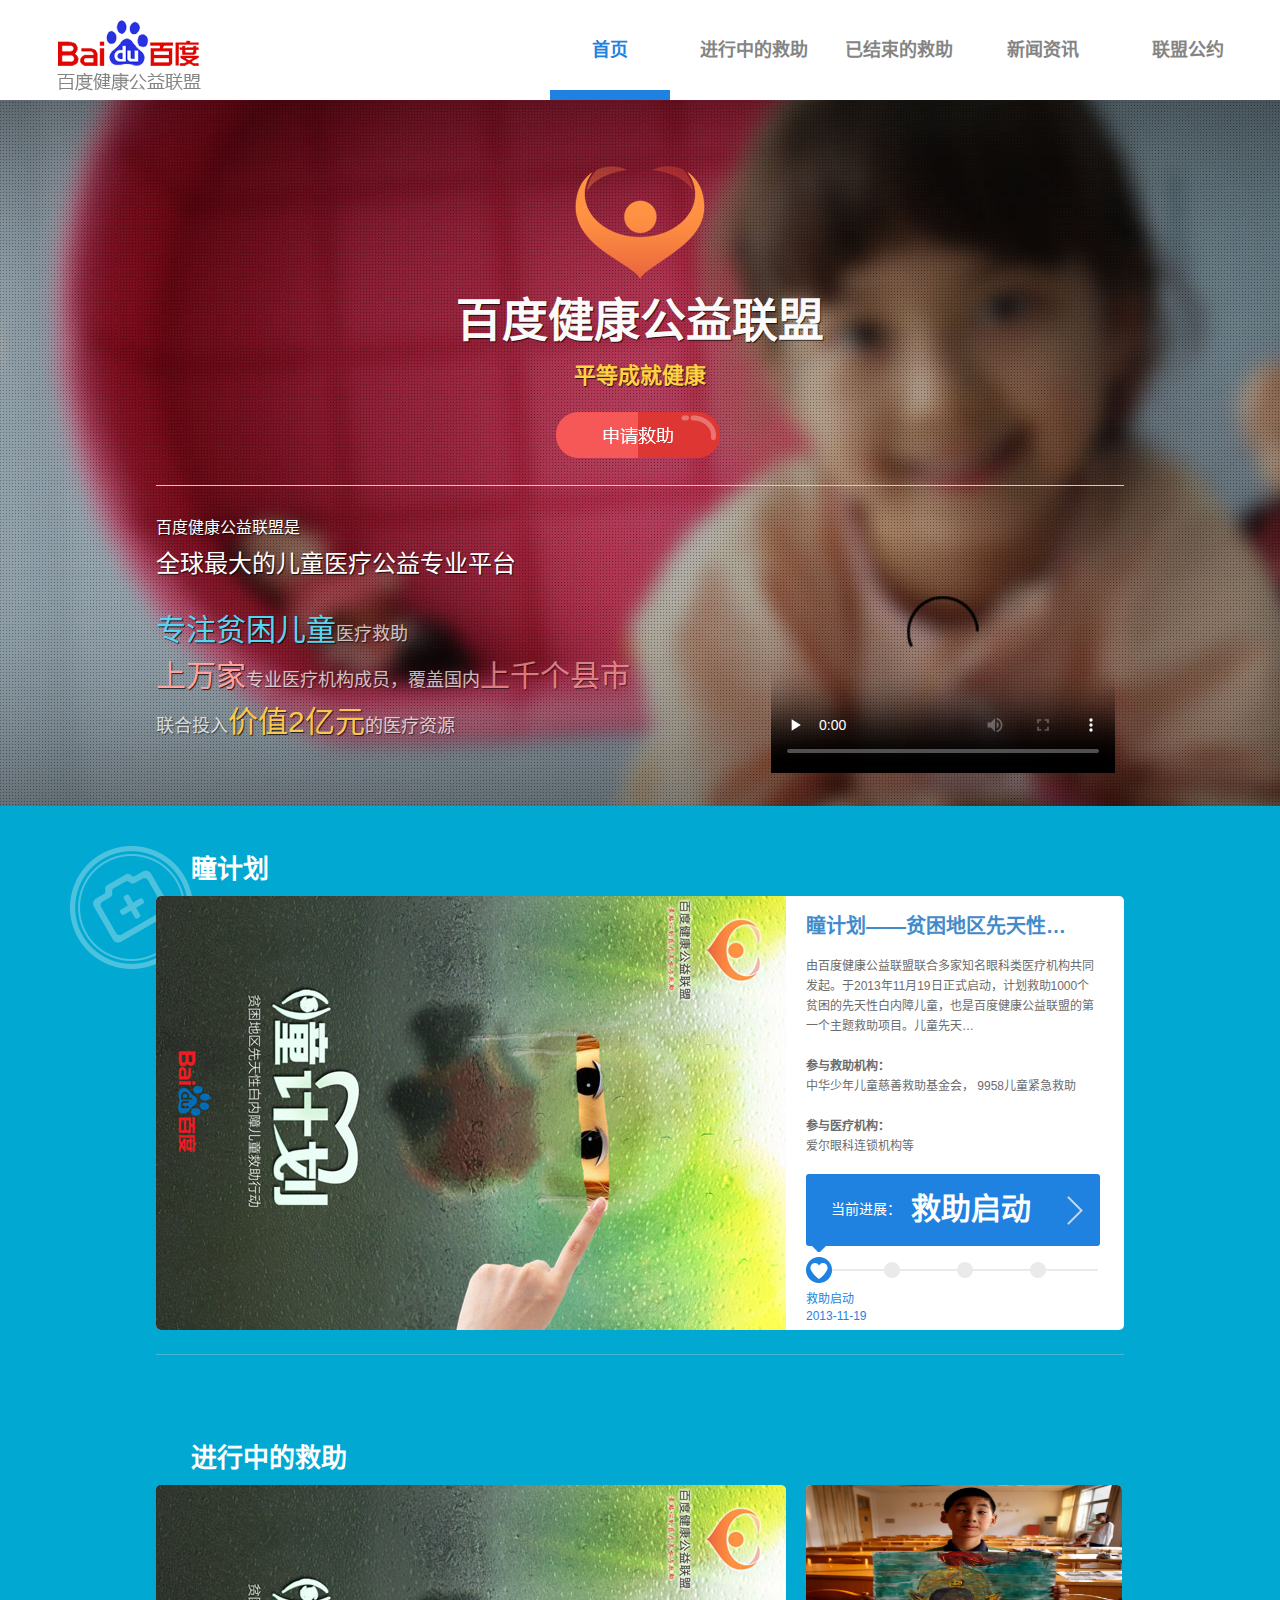
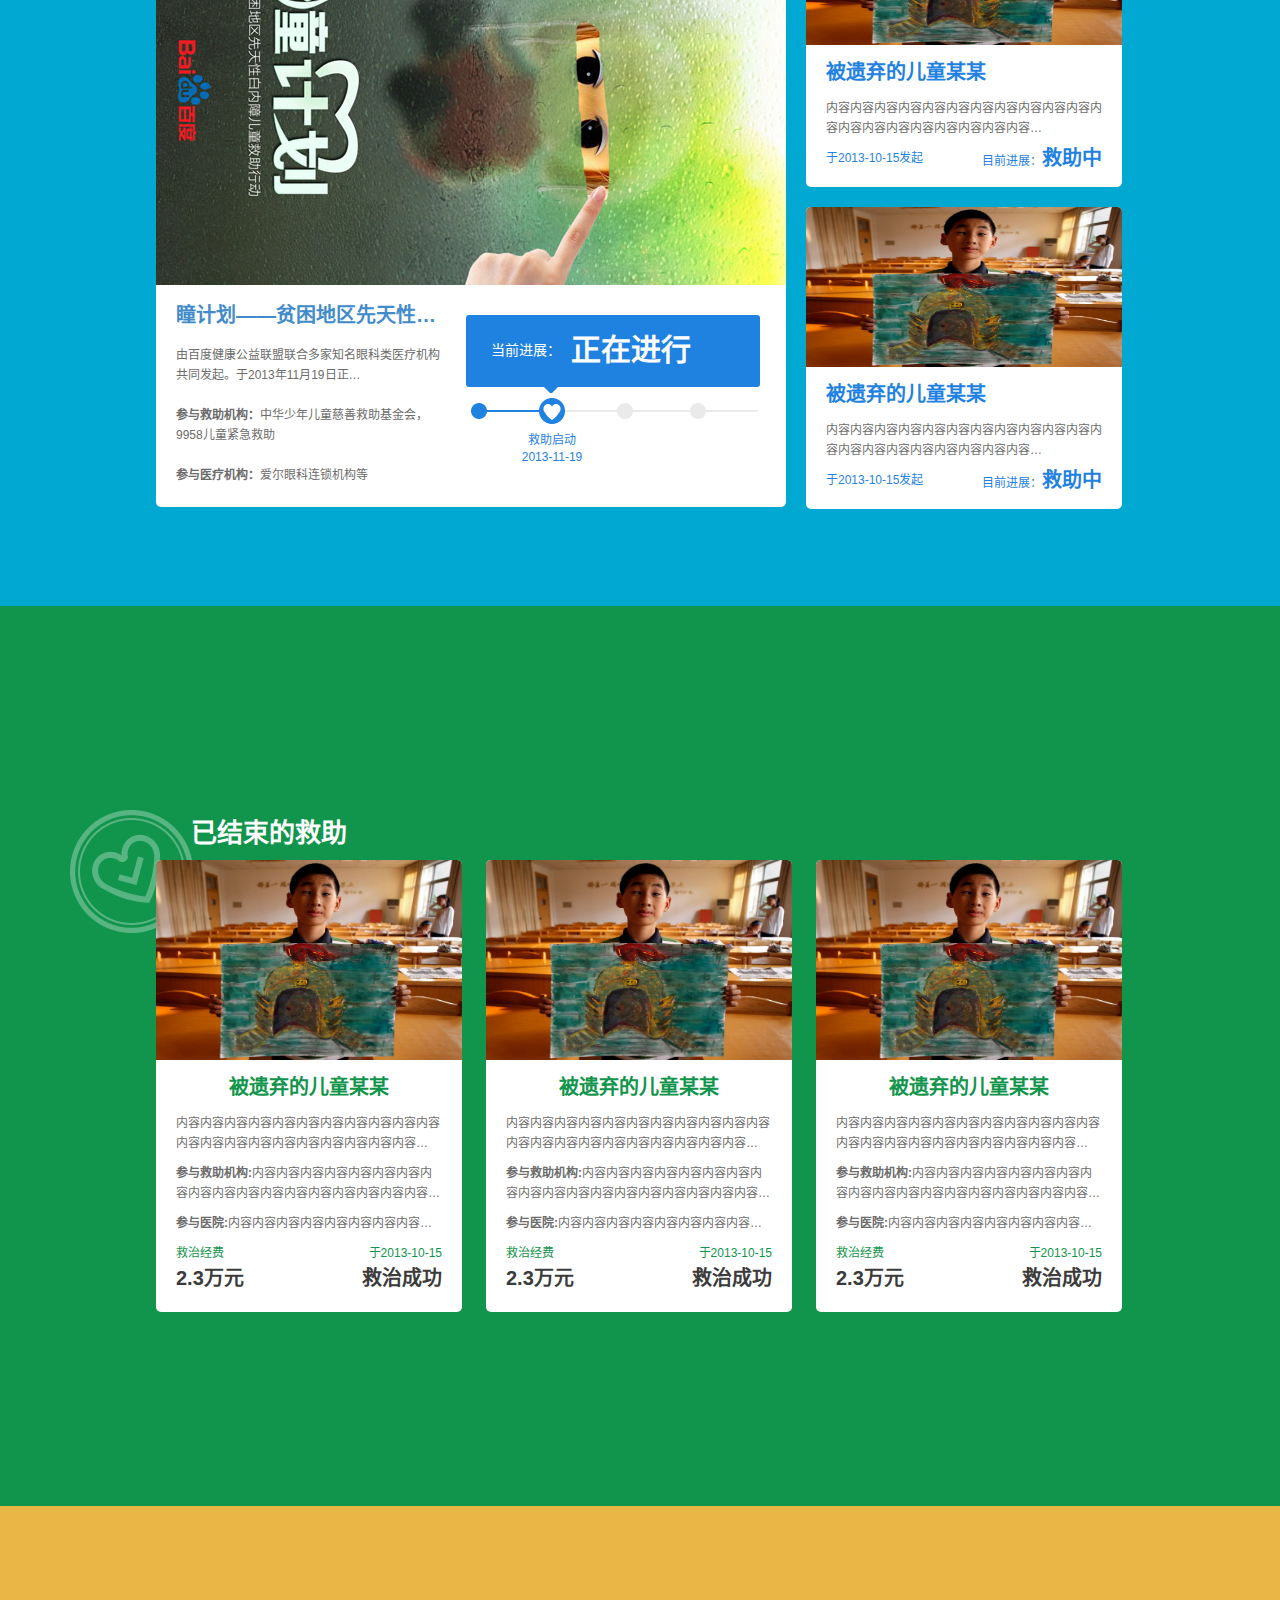
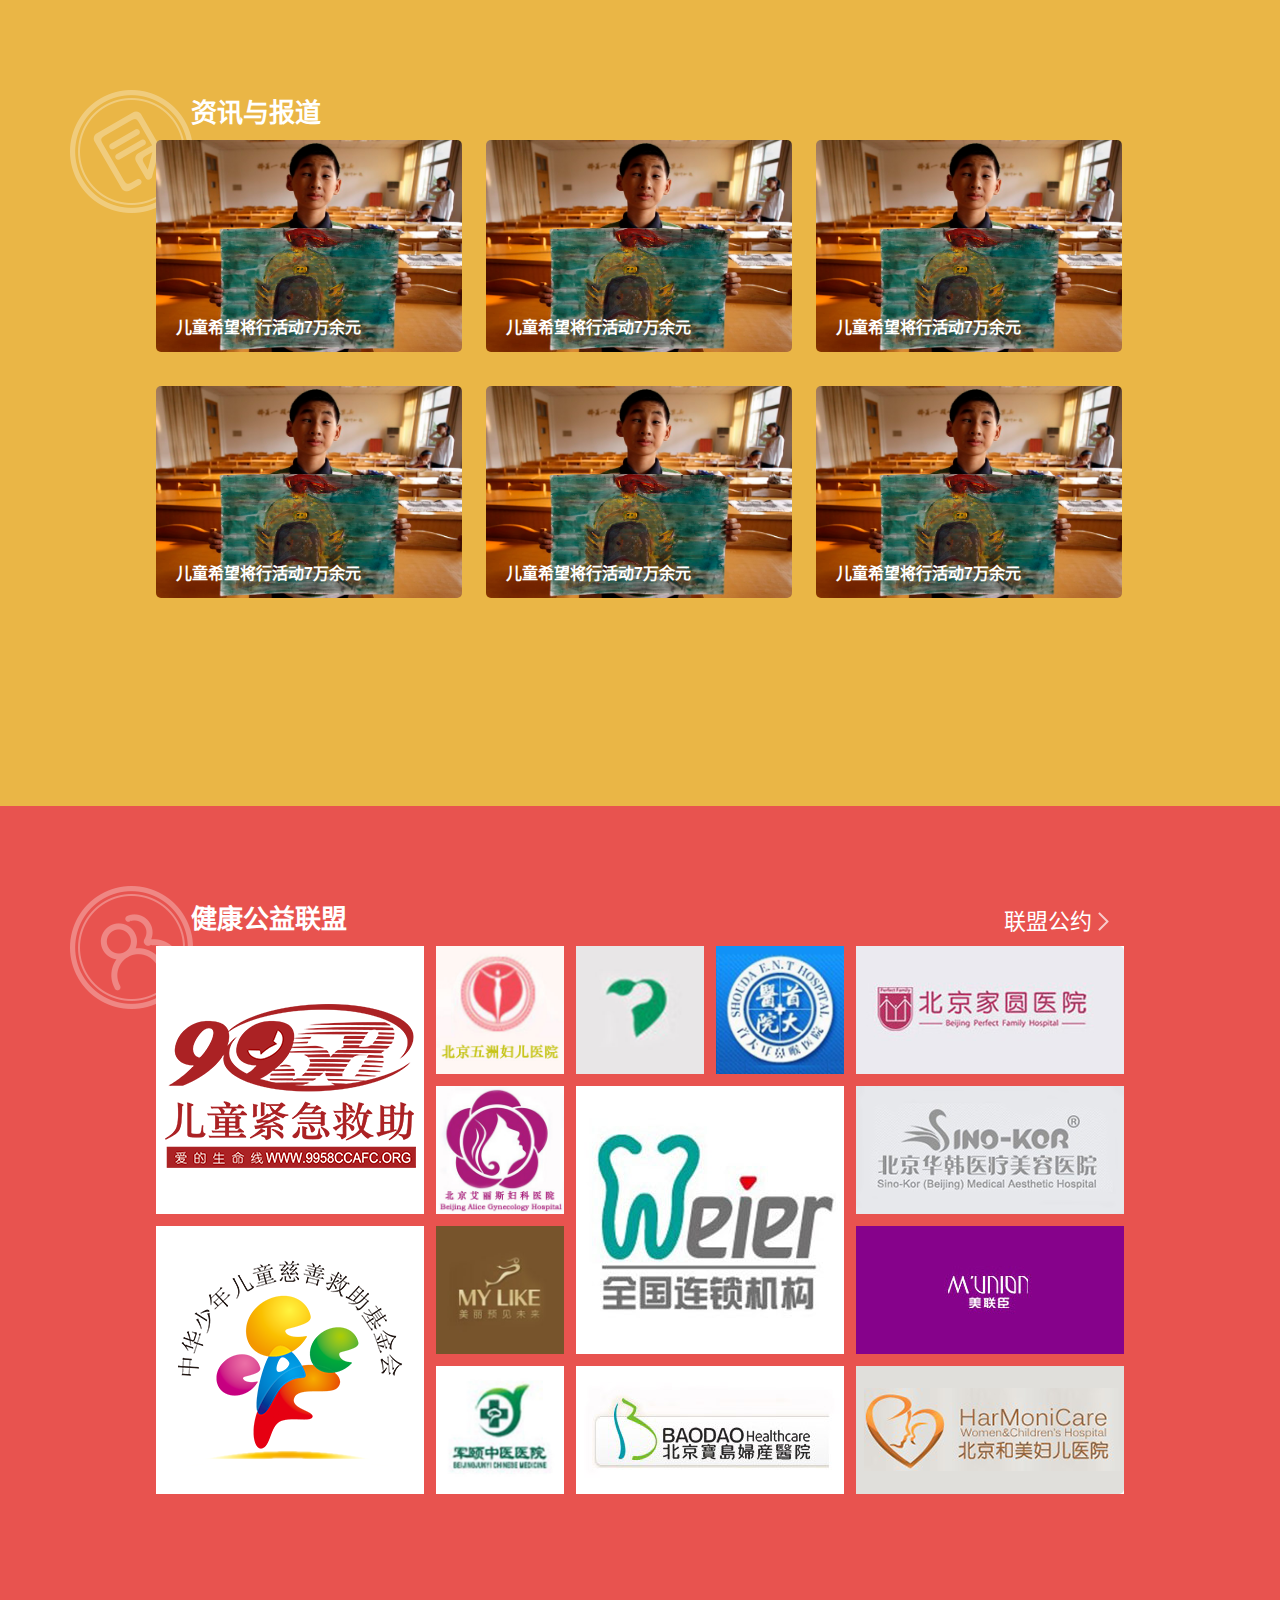
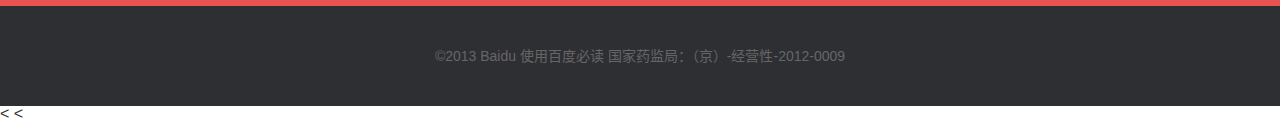
==== commit 7a12eae2: "v2.0 alpha 2" ====
--- a/index.html
+++ b/index.html
@@ -63,9 +63,11 @@
         </div>
         <div class="header" id="top">
             <ul>
-                <li class="active"><a href="#" class="active">首页</a></li>
-                <li><a href="/focus/" >瞳计划</a></li>
-                <li><a href="/union/" >联盟公约</a></li>
+                <li class="active"><a href="/" class="active">首页</a></li>
+                <li><a href="/focus/">进行中的救助</a></li>
+                <li><a href="/focus/">已结束的救助</a></li>
+                <li><a href="/focus/">新闻资讯</a></li>
+                <li><a href="/union/">联盟公约</a></li>
             </ul>
         </div>
 
@@ -122,10 +124,10 @@
         <div class="section" id="focus" name="sn2">
             <div class="container">
             <div class="mid-container" id="fmc">
-            <div class="title">
-            <div class="title1">瞳计划</div>
-            </div>   
-            <div class="frame">
+                <div class="title">
+                    <div class="title1">瞳计划</div>
+                </div>   
+                <div class="frame">
                 <div class="image"><a href="/focus/"><img src="/static/img/detail.jpg"></a></div>
                 <div class="content">
                     <h3 id="cutoff1"><a href="/focus/">瞳计划——贫困地区先天性白内障儿童救助行动</a></h3>
@@ -164,7 +166,80 @@
                         <div class="seg-t" id="st1"><p>救助启动</p><p>2013-11-19</p></div>
                     </div>
                 </div>
-            </div>
+                </div>
+
+                <hr>
+
+                <div class="title">
+                    <div class="title1">进行中的救助</div>
+                </div>   
+                <div class="frame-left">
+                    <div class="image"><a href="/focus/"><img src="/static/img/detail.jpg"></a></div>
+                    <div class="content">
+                    <div class="content-text">
+                    <h3 id="cutoff1"><a href="/focus/">贫困地区先天性白内障儿童救助行动</a></h3>
+                    <p id="cutoff6">由百度健康公益联盟联合多家知名眼科类医疗机构共同发起。于2013年11月19日正式启动，计划救助1000个贫困的先天性白内障儿童，也是百度健康公益联盟的第一个主题救助项目。儿童先天性白内障在我国的发生率为0.5%，也就是每200个孩子里就有一个患有先天性白内障，是儿童较为常见的疾病。白内障能导致婴幼儿失明或弱势，失明儿童中有22%-30%为白内障所致，其已成为儿童失明的第二大原因。虽然目前白内障手术已经比较成熟，患病儿童通过手术可以重见光明，但对于儿童的治疗比成人更复杂、难度更高，特别是双眼完全性白内障的儿童，应在出生后1-2周内手术，最迟不可超过6个月，一旦错过治疗，会导致终生弱势甚至失明。而且，该疾病发病率高、分布地域广，贫困地区的患儿，往往因为医疗资源缺乏、无钱医治等问题耽误治疗，留下终生遗憾。孩子是社会的未来，而眼睛是他们看世界的窗户，贫困不应成为孩子看见未来、看见光明的障碍。百度联合上万家医疗客户共同建立健康公益联盟，打造首个以互联网平台和专业医疗机构为主体的直接救助平台，同时也是全球最大的儿童医疗公益专业平台，“瞳计划”作为首个发起项目，将为需要救助的患儿提供专业、及时的救助服务。让我们一起关注“瞳计划”，为祖国的花朵擦亮眼睛、照亮未来！
+                    </p>
+                    <p class="mr20" id="cutoff3"><span class="s">参与救助机构：</span>中华少年儿童慈善救助基金会， 9958儿童紧急救助</p>
+                    <p class="mr20"><span class="s">参与医疗机构：</span>爱尔眼科连锁机构等</p>
+                    </div>
+                    <div class="status2">
+                    <div class="tag2">
+                        <a href="/focus/" class="taga2">
+                        <!-- TODO:填写所有状态，有几个填写几个。tgtext2l为两行文字,tgtext1l为一行文字 -->
+                        <div class="tgtext2 tgtext1l">
+                        <p><span class="p60">当前进展：</span><span class="f24">救助启动</span></p>
+                        </div>
+                        <div class="tgtext2 tgtext1l">
+                        <p><span class="p60">当前进展：</span><span class="f24">正在进行</span></p>
+                        </div>
+                        <div class="next"></div>
+                        </a>
+                    </div>
+                    <!-- TODO:数字序号写在这里，如这里表示激活第3个 -->
+                    <div id="cura2" class="hide">2</div>
+
+                    <div class="tail2">
+                    </div>
+                    <div class="line2">
+                        <a class="stage3"></a>
+                        <div class="seg2"></div>
+                        <a class="stage2"></a>
+                        <div class="seg2"></div>
+                        <a class="stage2"></a>
+                        <div class="seg2"></div>
+                        <a class="stage2"></a>
+                        <div class="seg2"></div>
+                    </div>
+                    <!-- TODO:填写状态，有几个写几个 -->
+                    <div class="segtext2">
+                        <div class="seg-t2" id="st1"><p>救助启动</p><p>2013-11-19</p></div>
+                        <div class="seg-t2" id="st2"><p>救助启动</p><p>2013-11-19</p></div>
+                    </div>
+                    </div>
+                </div>
+            </div>
+            <!-- frame/left -->
+            <div class="frame-right">
+                    <img src="/static/img/r_img2.jpg"></img>
+                            <div class="f-tl">被遗弃的儿童某某</div>
+                            <div class="f-desc">内容内容内容内容内容内容内容内容内容内容内容内容内容内容内容内容内容内容内容内容内容内容内容内容内容内容内容内容内容内容内容内容内容内容内容内容内容内容内容内容内容内容内容内容内容内容内容内容内容内容内容</div>
+                            <div class="f-green">
+                                <div class="g-left">于2013-10-15发起</div>
+                                <div class="g-right">目前进展：<span class="cl23">救助中</span></div>
+                            </div>
+            </div><!-- frame-right -->
+
+            <div class="frame-right">
+                    <img src="/static/img/r_img2.jpg"></img>
+                            <div class="f-tl">被遗弃的儿童某某</div>
+                            <div class="f-desc">内容内容内容内容内容内容内容内容内容内容内容内容内容内容内容内容内容内容内容内容内容内容内容内容内容内容内容内容内容内容内容内容内容内容内容内容内容内容内容内容内容内容内容内容内容内容内容内容内容内容内容</div>
+                            <div class="f-green">
+                                <div class="g-left">于2013-10-15发起</div>
+                                <div class="g-right">目前进展：<span class="cl23">救助中</span></div>
+                            </div>
+            </div><!-- frame-right -->
+
             </div>   
             </div>
         </div>
@@ -470,6 +545,8 @@
             subText("#cutoff1 a",12,true);//焦点救助标题
             subText("#cutoff2",90,true);//焦点救助内容
             subText("#cutoff3",70,true);//焦点救助机构
+            subText("#cutoff6",40,true);//焦点救助机构
+
             multiSubText(".tgtext2l .f24",7,false);//状态蓝条
             multiSubText(".tgtext1l .f24",4,false);//状态蓝条
             multiSubText(".seg-t p:nth-child(1)",6,false);//状态下部分
@@ -477,6 +554,7 @@
             multiSubText(".fin-desc",42,true);
             multiSubText(".fin-org .fc",36,true);
             multiSubText(".fin-hsptl .fc",16,true);
+            multiSubText(".f-desc",40,true);
 
             // mask
             $(".info a .info-ct").hide();
@@ -489,12 +567,12 @@
 
             /* resize section */
             $vsbheight = $(window).height();
-            if($vsbheight>$("#focus").height()){
-                $("#focus").height($vsbheight);
-                $pt = ($("#focus").height()-494)/2
-                $("#focus .container").css({"padding-top":$pt,"padding-bottom":$pt,"background-position":"70px "+parseInt($pt+10,0)+"px"});
-                $temph=$pt+10;
-            }
+            // if($vsbheight>$("#focus").height()){
+            //     $("#focus").height($vsbheight);
+            //     $pt = ($("#focus").height()-494)/2
+            //     $("#focus .container").css({"padding-top":$pt,"padding-bottom":$pt,"background-position":"70px "+parseInt($pt+10,0)+"px"});
+            //     $temph=$pt+10;
+            // }
 
             $(".section").each(function(index) {
                  /* iterate through array or object */
@@ -505,7 +583,6 @@
                         $pt = ($(this).height()-$(this).find('.frame').height()-60)/2;
                         $(this).children('.container').css({"padding-top":$pt,"padding-bottom":$pt,"background-position":"70px "+parseInt($pt+10,0)+"px"});
                         $offsetArray[index]=$pt;
-                        console.log("index="+index+" "+$pt)
                     }
                 }
             });
@@ -615,6 +692,106 @@
             }
             );
 
+
+            /*slide2*/
+            $cura2 = parseInt($("#cura2").html(),10)-1;
+            $taila2=[6,78,152,225];
+            {   
+                $(".stage2").each(function(i){
+                    if(i==$cura2-1){
+                        $(this).addClass('active');
+                    }else if(i>$cura2-1){
+                        $(this).addClass('unactive');
+                    }
+                    i++;
+                });
+                $(".seg2").each(function(j){
+                    if(j+1>$cura2){
+                        $(this).addClass('unactive');
+                    }else{
+                        $(this).removeClass('unactive');
+                    }
+                    j++;
+                });
+                $(".seg-t2").each(function(k){
+                    if(k!=$cura2){
+                        $(this).hide();
+                    }else{
+                        $(this).show();
+                    }
+                    k++;
+                });
+                $(".tgtext2").each(function(k){
+                    if(k!=$cura2){
+                        $(this).hide();
+                    }else{
+                        $(this).show();
+                    }
+                    k++;
+                });
+                $(".tail2").css("background-position",$taila2[$cura2]+"px 0px");
+                if($cura2==0){
+                    $(".stage3").addClass('active');
+                }
+            }
+
+            var timer2 = null;
+            /*slide hover||click*/
+            $(".stage2,.stage3").hover(function() {
+                $curStage2 = $(this);
+                clearTimeout(timer2);
+                // timer = setTimeout(function() {
+                    if($cura2==0)return;
+                    if($curStage2.hasClass('unactive'))return;
+                    $(".tail2").css("background-position",$taila2[$curStage2.index()/2]+"px 0px");
+                    //$(this).addClass('active');
+                    //$(this).siblings('.active').removeClass('active');
+                    $index_22=$curStage2.index()/2;
+                    $(".seg-t2").each(function(k){
+                        if(k!=$index_22){
+                            $(this).hide();
+                        }else{
+                            $(this).show();
+                        }
+                        k++;
+                    });
+                    $(".tgtext2").each(function(k){
+                        if(k!=$index_22){
+                            $(this).hide();
+                        }else{
+                            $(this).show();
+                        }
+                        k++;
+                    });
+                // }, 1000);
+            }
+            , function() {
+                clearTimeout(timer2);
+                timer2 = setTimeout(function() {
+                    /* 恢复当前状态的效果 */
+                    $(".tail2").css("background-position",$taila2[$cura2]+"px 0px");
+              
+                    //TODO 找到当前状态element的index
+                    $(".seg-t2").each(function(k){
+                        if (k!=$cura2) {
+                            $(this).hide();
+                        } else {
+                            $(this).show();    
+                        }
+                        k++;
+                    });
+                    $(".tgtext2").each(function(k){
+                        if(k!=$cura2){
+                            $(this).hide();
+                        }else{
+                            $(this).show();
+                        }
+                        k++;
+                    });
+                }, 300);
+            }
+            );
+
             /*省市县的获取*/
             $prourl="/location/api/provinces/";
             $ctyurl="country.json";
@@ -699,14 +876,7 @@
             });
         });
         $(window).resize(function(event) {
-            /* resize section */
-            // $vsbheight = $(window).height();
-            // if($vsbheight>$("#focus").height()){
-            //     $("#focus").height($vsbheight);
-            //     $pt = ($("#focus").height()-494)/2
-            //     $("#focus .container").css({"padding-top":$pt,"padding-bottom":$pt,"background-position":"70px "+parseInt($pt+10,0)+"px"});
-            //     $temph=$pt+10;
-            // }
+
             $(".section").each(function(index) {
                  /* iterate through array or object */
                 if ($(this).attr("id")=="finish"||$(this).attr("id")=="info") {
@@ -728,13 +898,6 @@
         $(window).scroll(function(){
 
             var h_num=$(window).scrollTop();
-            if(h_num>=$("#focus").offset().top+$offsetArray[2]-60){
-                $num=parseInt(h_num-($("#focus").offset().top)-$offsetArray[2]+30,10)+$offsetArray[2]+10;
-                $("#focus .container").css("background-position","70px "+$num +"px");
-            }else{
-                $pt = ($("#focus").height()-494)/2
-                $("#focus .container").css({"padding-top":$pt,"padding-bottom":$pt,"background-position":"70px "+parseInt($pt+10,0)+"px"});
-            }
 
             if(h_num>=$("#finish").offset().top+$offsetArray[2]-60){
                 $num=parseInt(h_num-($("#finish").offset().top)-$offsetArray[2]+30,10)+$offsetArray[2]+10;
@@ -742,9 +905,10 @@
             }else{
                 $pt = ($("#finish").height()-$("#finish").find('.frame').height()-60)/2;
                 $("#finish .container").css({"padding-top":$pt,"padding-bottom":$pt,"background-position":"70px "+parseInt($pt+10,0)+"px"});
-            }
-
-            console.log("offset3=" + $offsetArray[3])
+               
+            }
+
+        
             if(h_num>=$("#info").offset().top+$offsetArray[3]-60){
                 $num=parseInt(h_num-($("#info").offset().top)-$offsetArray[3]+30,10)+$offsetArray[3]+10;
                 $("#info .container").css("background-position","70px "+$num +"px");
@@ -753,12 +917,18 @@
                 $("#info .container").css({"padding-top":$pt,"padding-bottom":$pt,"background-position":"70px "+parseInt($pt+10,0)+"px"});
             }
 
-
             if(h_num>=$("#union").offset().top+80-60){
                 $num=parseInt(h_num-($("#union").offset().top)+60,10);
                 $("#union .container").css("background-position","70px "+$num +"px");
             }else{
                 $("#union .container").css("background-position","70px 80px");
+            }
+
+            if(h_num>=$("#focus").offset().top+80-60){
+                $num=parseInt(h_num-($("#focus").offset().top)+60,10);
+                $("#focus .container").css("background-position","70px "+$num +"px");
+            }else{
+                $("#focus .container").css("background-position","70px 80px");
             }
 
             // 滚动页面菜单随机激活
--- a/static/assets/css/style.css
+++ b/static/assets/css/style.css
@@ -7,12 +7,13 @@
 .hide{display:none}
 .errorHint{color:#c00}
 .container{display:block;margin-right:auto;margin-left:auto;width:1280px}
-.header{height:100px;margin-right:auto;margin-left:auto;width:1280px;background:url("../img/logo-baidu.png") 50px 20px no-repeat}.header ul{padding-top:40px;padding-left:800px}.header ul li{height:60px;width:96px;font-weight:bold;font-size:18px;line-height:20px;list-style:none;display:inline-block;text-align:center;margin-right:20px}.header ul li a{color:#848484;text-decoration:none}.header ul li a.active,.header ul li a:hover{color:#1f82e1}
+.header{height:100px;margin-right:auto;margin-left:auto;width:1280px;background:url("../img/logo-baidu.png") 50px 20px no-repeat}.header ul{padding-top:40px;padding-left:550px}.header ul li{height:60px;width:120px;font-weight:bold;font-size:18px;line-height:20px;list-style:none;display:inline-block;text-align:center;margin-right:20px}.header ul li a{color:#848484;text-decoration:none}.header ul li a.active,.header ul li a:hover{color:#1f82e1}
 .header ul li.active{background:url("../img/header-ac.png") 0 bottom repeat-x}
 .header ul li{*display:inline}
 .section{display:block;min-width:1280px}
 .container{padding-top:60px}
-.mid-container{width:968px;margin:0 auto 0 auto}
+.mid-container{width:968px;margin:0 auto 0 auto}.mid-container:before,.mid-container:after{content:" ";display:table}
+.mid-container:after{clear:both}
 #cover{height:706px;background:#2c3438 url("../img/bg.jpg") center center no-repeat}#cover .title1{padding:0;background:url("../img/logo.png") center 0 no-repeat;width:400px;height:50px;padding-top:135px;margin:0 auto 55px auto;color:#fafafa}#cover .title1 h1{width:400px;margin:0 auto 18px auto;text-align:center;display:block;font-size:46px;font-weight:bold;line-height:50px;text-shadow:1px 1px 1px rgba(0,0,0,0.75)}
 #cover .title1 h3{width:400px;text-align:center;display:block;line-height:25px;margin:0 auto 30px auto;font-size:22px;color:#ffd143;font-weight:bold;text-shadow:1px 1px 1px rgba(0,0,0,0.75)}
 #cover .title1 h5{font-size:16px;line-height:28px;font-weight:normal}
@@ -43,7 +44,7 @@
 .section .title{height:60px}.section .title:before,.section .title:after{content:" ";display:table}
 .section .title:after{clear:both}
 .section .title1{color:#fff;height:40px;padding:20px 0 0 35px;font-weight:bold;font-size:26px}
-#focus{background-color:#01a8d2;height:600px}#focus .container{padding-top:30px;background:url("../img/focus-icon.png") 70px 40px no-repeat}
+#focus{background-color:#01a8d2;height:1400px}#focus .container{padding-top:30px;background:url("../img/focus-icon.png") 70px 40px no-repeat}
 #focus .frame{background-color:#fff;border-radius:5px}#focus .frame div.image{display:block;float:left;width:630px;height:434px;overflow:hidden}#focus .frame div.image img{width:630px;border:0;border-top-left-radius:5px;border-bottom-left-radius:5px}
 #focus .frame .content{background-color:#fff;display:block;float:left;width:294px;height:228px;overflow:hidden;padding:20px}#focus .frame .content h3{font-size:20px;line-height:20px;margin-bottom:20px;font-weight:bold;color:#1f82e1}
 #focus .frame .content p{color:#6c6c6c;font-size:12px;line-height:20px}#focus .frame .content p.mr20{margin-top:20px}
@@ -71,6 +72,43 @@
 #focus .frame .status .segtext:after{clear:both}
 #focus .frame:before,#focus .frame:after{content:" ";display:table}
 #focus .frame:after{clear:both}
+#focus hr{height:0;border-bottom:solid 1px #42b7d4;margin:24px 0 70px}
+#focus .frame-left{float:left;width:630px;height:622px;border-radius:5px;margin-bottom:100px}#focus .frame-left:before,#focus .frame-left:after{content:" ";display:table}
+#focus .frame-left:after{clear:both}
+#focus .frame-left .image{width:630px;height:400px;overflow:hidden;border-top-left-radius:5px;border-top-right-radius:5px}
+#focus .frame-left .content{background-color:#fff;float:left;padding:20px;width:590px;height:182px;overflow:hidden;border-bottom-left-radius:5px;border-bottom-right-radius:5px}#focus .frame-left .content:before,#focus .frame-left .content:after{content:" ";display:table}
+#focus .frame-left .content:after{clear:both}
+#focus .frame-left .content .content-text{float:left;width:270px}#focus .frame-left .content .content-text h3{font-size:20px;line-height:20px;margin-bottom:20px;font-weight:bold;color:#1f82e1}
+#focus .frame-left .content .content-text p{color:#6c6c6c;font-size:12px;line-height:20px}#focus .frame-left .content .content-text p.mr20{margin-top:20px}
+#focus .frame-left .content .content-text p .s{font-weight:bold}
+#focus .frame-left .content .content-text p .cc5{color:#f00}
+#focus .frame-left .content .status2{background-color:#fff;display:block;float:left;width:294px;padding:10px 0 0 20px}#focus .frame-left .content .status2 .tag2{width:100%;height:62px;background-color:#1f82e1;padding-top:10px;color:#fff;border-radius:3px}#focus .frame-left .content .status2 .tag2 a.taga2{background-color:clear}
+#focus .frame-left .content .status2 .tag2 .tgtext2{float:left;width:250px}#focus .frame-left .content .status2 .tag2 .tgtext2 .p60{width:80px;display:inline-block;overflow:hidden}
+#focus .frame-left .content .status2 .tag2 .tgtext2 .p60{*display:inline}
+#focus .frame-left .content .status2 .tag2 .tgtext2l p{font-size:14px;margin:0 0 8px 25px;line-height:20px;color:#fff;overflow:hidden}#focus .frame-left .content .status2 .tag2 .tgtext2l p .f24{font-size:20px;font-weight:bold}
+#focus .frame-left .content .status2 .tag2 .tgtext1l p{font-size:14px;margin:15px 0 8px 25px;line-height:20px;color:#fff}#focus .frame-left .content .status2 .tag2 .tgtext1l p .f24{font-size:30px;font-weight:bold}
+#focus .frame-left .content .status2 .tag2 .next2{background:url("../img/next.png") 0 8px no-repeat;width:38px;height:50px;float:left}#focus .frame-left .content .status2 .tag2 .next2 a{width:25px;height:48px;display:block;cursor:pointer}
+#focus .frame-left .content .status2 .tail2{width:100%;height:6px;margin-bottom:5px;background:url("../img/blue-tail.png") 85px 0 no-repeat}
+#focus .frame-left .content .status2 .line2{width:100%;height:26px;overflow:hidden}#focus .frame-left .content .status2 .line2 .stage3,#focus .frame-left .content .status2 .line2 .stage2{cursor:pointer;float:left;display:block;width:26px;height:26px;background-repeat:repeat-x;background-position:0 0}
+#focus .frame-left .content .status2 .line2 .stage3{background-image:url("../img/tu_01.png")}#focus .frame-left .content .status2 .line2 .stage3.active{background-image:url("../img/tu_03.png")}
+#focus .frame-left .content .status2 .line2 .stage2{background-image:url("../img/tu_05.png")}#focus .frame-left .content .status2 .line2 .stage2.active{background-image:url("../img/tu_03.png")}
+#focus .frame-left .content .status2 .line2 .stage2.unactive{background-image:url("../img/tu_07.png")}
+#focus .frame-left .content .status2 .line2 .seg2{display:block;float:left;height:26px;width:47px;background-repeat:repeat-x;background-position:0 0;background-image:url("../img/tu_02.png")}#focus .frame-left .content .status2 .line2 .seg2.unactive{background-image:url("../img/tu_04.png")}
+#focus .frame-left .content .status2 .line2:before,#focus .frame-left .content .status2 .line2:after{content:" ";display:table}
+#focus .frame-left .content .status2 .line2:after{clear:both}
+#focus .frame-left .content .status2 .segtext2{height:25px;padding-top:10px}#focus .frame-left .content .status2 .segtext2 .seg-t2{float:left;width:80px;font-size:12px;color:#1f82e1;position:relative}#focus .frame-left .content .status2 .segtext2 .seg-t2#st2{left:46px;text-align:center}
+#focus .frame-left .content .status2 .segtext2 .seg-t2#st3{left:120px;text-align:center}
+#focus .frame-left .content .status2 .segtext2 .seg-t2#st4{left:195px;text-align:center}
+#focus .frame-left .content .status2 .segtext2 .seg-t2 p{margin-bottom:5px}
+#focus .frame-left .content .status2 .segtext2:before,#focus .frame-left .content .status2 .segtext2:after{content:" ";display:table}
+#focus .frame-left .content .status2 .segtext2:after{clear:both}
+#focus .frame-right{float:left;width:316px;height:302px;margin:0 0 20px 20px;color:#6c6c6c;background-color:#fff;font-size:12px;border-radius:5px}#focus .frame-right img{width:316px;height:160px;border-top-left-radius:5px;border-top-right-radius:5px;overflow:hidden}
+#focus .frame-right .f-tl{color:#1f82e1;font-size:20px;font-weight:bold;padding:15px 20px 16px 20px}
+#focus .frame-right .f-desc{line-height:20px;padding:0 20px 10px 20px;height:40px;overflow:hidden}#focus .frame-right .f-desc .cl7{font-weight:bold}
+#focus .frame-right .f-green{line-height:20px;color:#1f82e1;padding:0 20px 5px 20px}#focus .frame-right .f-green:before,#focus .frame-right .f-green:after{content:" ";display:table}
+#focus .frame-right .f-green:after{clear:both}
+#focus .frame-right .f-green .g-left{float:left}
+#focus .frame-right .f-green .g-right{float:right}#focus .frame-right .f-green .g-right .cl23{font-size:20px;font-weight:bold}
 #finish{height:632px;background-color:#11954c}#finish .container{padding-top:80px;background:url("../img/finish-icon.png") 70px 80px no-repeat}
 #finish .frame:before,#finish .frame:after{content:" ";display:table}
 #finish .frame:after{clear:both}
@@ -191,6 +229,52 @@
 #page-focus .fcontainer .frame-footer ul:after{clear:both}
 #page-focus .fcontainer .frame-footer li{width:294px;margin-left:20px;list-style-position:inside;float:left;list-style:disc;height:20px;font-size:14px;color:#919191;margin-bottom:6px}
 #page-focus #floatreturn{width:60px;height:60px;background:url("../img/return.png") 0 0 no-repeat;display:block;position:fixed;float:left;top:999px;left:999px}#page-focus #floatreturn:hover{background:url("../img/return-hover.png") 0 0 no-repeat}
+#page-finish{background-color:#f2f2f2;min-width:1280px}#page-finish .fcontainer{margin-right:auto;margin-left:auto;padding-top:60px;width:962px}#page-finish .fcontainer:before,#page-finish .fcontainer:after{content:" ";display:table}
+#page-finish .fcontainer:after{clear:both}
+#page-finish .fcontainer .frame-left{width:630px;margin-bottom:22px;margin-right:15px;float:left}#page-finish .fcontainer .frame-left:before,#page-finish .fcontainer .frame-left:after{content:" ";display:table}
+#page-finish .fcontainer .frame-left:after{clear:both}
+#page-finish .fcontainer .frame-left .title{font-size:24px;color:#000;font-weight:bold;padding-left:10px;margin-bottom:20px}
+#page-finish .fcontainer .frame-left div.image{display:block;float:left;width:630px;height:100%;overflow:hidden;margin-bottom:38px}#page-finish .fcontainer .frame-left div.image img{border:0;width:630px;height:400px;border-radius:5px}
+#page-finish .fcontainer .frame-left .content{display:block;float:left;padding:44px 30px;width:570px;border-radius:5px;background-color:#fff;margin-bottom:20px}#page-finish .fcontainer .frame-left .content table{width:570px}#page-finish .fcontainer .frame-left .content table td{font-size:14px;padding-top:20px;padding-right:5px;width:162px;line-height:18px}#page-finish .fcontainer .frame-left .content table td.td1{color:#999;text-align:right;width:112px}
+#page-finish .fcontainer .frame-left .content table td .cl54{color:#1f82e1;font-size:18px;font-weight:bold}
+#page-finish .fcontainer .frame-left .content table td .cl53{color:#f16453;font-size:18px;font-weight:bold}
+#page-finish .fcontainer .frame-left .share{float:left;height:30px;width:100%;margin-bottom:56px;color:#666}
+#page-finish .fcontainer .frame-left p{display:block;float:left;text-indent:28px;color:#333;margin-bottom:20px;line-height:24px}
+#page-finish .fcontainer .frame-right{float:left;width:316px;margin-bottom:22px}#page-finish .fcontainer .frame-right:before,#page-finish .fcontainer .frame-right:after{content:" ";display:table}
+#page-finish .fcontainer .frame-right:after{clear:both}
+#page-finish .fcontainer .frame-right .title{font-size:24px;color:#1f82e1;font-weight:bold;padding-left:10px;margin-bottom:20px}
+#page-finish .fcontainer .frame-right .sblock{background-color:#fff;width:276px;margin-bottom:30px;border:solid 1px #ccc;border-radius:5px;color:#6c6c6c;padding:20px}#page-finish .fcontainer .frame-right .sblock .ttl{text-align:left;color:#000;font-size:16px;padding-bottom:14px;border-bottom:solid 1px #ccc;margin-bottom:10px;font-weight:bold}
+#page-finish .fcontainer .frame-right .sblock p{font-size:14px;padding-top:10px;line-height:20px;margin-bottom:10px}
+#page-finish .fcontainer .frame-right .sbics{text-align:center}#page-finish .fcontainer .frame-right .sbics img{width:266px;height:128px}
+#page-finish .fcontainer .frame-right .sbstar:before,#page-finish .fcontainer .frame-right .sbstar:after{content:" ";display:table}
+#page-finish .fcontainer .frame-right .sbstar:after{clear:both}
+#page-finish .fcontainer .frame-right .sbstar .sbstar-one{float:left;width:128px;margin:5px;text-align:center;color:#000}#page-finish .fcontainer .frame-right .sbstar .sbstar-one img{width:128px;height:128px;margin-bottom:10px}
+#page-finish .fcontainer .frame-right .sbnews ul{padding-left:20px}#page-finish .fcontainer .frame-right .sbnews ul li{padding-top:5px}
+#page-finish .fcontainer .frame-right .slide{overflow:hidden}#page-finish .fcontainer .frame-right .slide ul li{width:260px;height:200px;overflow:hidden}
+#page-finish .fcontainer .frame-right .slide .proc{padding-left:50px;padding-top:30px}#page-finish .fcontainer .frame-right .slide .proc:before,#page-finish .fcontainer .frame-right .slide .proc:after{content:" ";display:table}
+#page-finish .fcontainer .frame-right .slide .proc:after{clear:both}
+#page-finish .fcontainer .frame-right .slide .proc .p-ttl{float:left;width:100px;font-size:16px;font-weight:bold}
+#page-finish .fcontainer .frame-right .slide .proc .p-date{font-size:10px;color:#de3633;float:right;margin-top:8px}
+#page-finish .fcontainer .frame-right .slide .proc p{float:left;color:#a7a7a7}
+#page-finish .fcontainer .frame-right .profile:before,#page-finish .fcontainer .frame-right .profile:after{content:" ";display:table}
+#page-finish .fcontainer .frame-right .profile:after{clear:both}
+#page-finish .fcontainer .frame-right .profile img{display:block;float:left;width:72px;height:72px;margin-right:20px}
+#page-finish .fcontainer .frame-right .profile .name{width:180px;float:left;font-size:20px;font-weight:bold;padding-top:10px;color:#000}
+#page-finish .fcontainer .frame-right .profile .word{width:180px;float:left;font-size:12px}
+#page-finish #floatreturn{width:60px;height:60px;background:url("../img/return.png") 0 0 no-repeat;display:block;position:fixed;float:left;top:999px;left:999px}#page-finish #floatreturn:hover{background:url("../img/return-hover.png") 0 0 no-repeat}
+#page-info{background-color:#f0f0f0;min-width:1280px}#page-info .fcontainer{margin-right:auto;margin-left:auto;padding-top:60px;width:962px}#page-info .fcontainer:before,#page-info .fcontainer:after{content:" ";display:table}
+#page-info .fcontainer:after{clear:both}
+#page-info .fcontainer .frame-left{width:630px;margin-bottom:22px;margin-right:15px;float:left}#page-info .fcontainer .frame-left .title{font-size:26px;color:#000;font-weight:bold;padding-left:10px;margin-bottom:20px}
+#page-info .fcontainer .frame-left h5{display:block;margin-top:20px;font-size:18px;font-weight:bold;margin-bottom:10px}
+#page-info .fcontainer .frame-left div.image{display:block;width:630px;height:100%;overflow:hidden;margin-top:40px;margin-bottom:20px}#page-info .fcontainer .frame-left div.image img{border:0;width:630px;border-radius:5px}
+#page-info .fcontainer .frame-left p{display:block;text-indent:28px;color:#333;padding-bottom:10px;line-height:24px}
+#page-info .fcontainer .frame-right{float:left;width:316px;margin-bottom:22px;padding-top:65px}#page-info .fcontainer .frame-right:before,#page-info .fcontainer .frame-right:after{content:" ";display:table}
+#page-info .fcontainer .frame-right:after{clear:both}
+#page-info .fcontainer .frame-right .sblock{background-color:#fff;width:276px;margin-bottom:30px;border:solid 1px #ccc;border-radius:5px;color:#6c6c6c;padding:20px}#page-info .fcontainer .frame-right .sblock .ttl{text-align:left;color:#000;font-size:16px;padding-bottom:14px;border-bottom:solid 1px #ccc;margin-bottom:20px;font-weight:bold}
+#page-info .fcontainer .frame-right .sblock hr{height:0;border-bottom:solid 1px #ccc;margin-bottom:20px}
+#page-info .fcontainer .frame-right .sblock p{font-size:14px;color:#000;padding-top:10px;line-height:20px;margin-bottom:20px}
+#page-info #floatreturn{width:60px;height:60px;background:url("../img/return.png") 0 0 no-repeat;display:block;position:fixed;float:left;top:999px;left:999px}#page-info #floatreturn:hover{background:url("../img/return-hover.png") 0 0 no-repeat}
+#icon-green{display:block;width:123px;height:123px;position:absolute;top:170px;left:40px;z-index:1000;background:url("../img/icon-green.png") 0 0 no-repeat}
 #page-union{background-color:#f2f2f2;min-width:1280px}#page-union .ucontainer{width:962px;padding-top:36px;margin:0 auto 0 auto;height:3000px}#page-union .ucontainer .title{background:url("../img/union-title.png") 0 0 no-repeat;font-size:30px;font-weight:bold;color:#e8534f;text-align:center;margin-bottom:16px}#page-union .ucontainer .title#title2{margin-top:50px;margin-bottom:40px;background:url("../img/union-2-title.png") 0 15px no-repeat}
 #page-union .ucontainer .paper{width:826px;height:1030px;padding:60px 68px;background:url("../img/paper-bg.png") 0 0 no-repeat}#page-union .ucontainer .paper p{line-height:170%}#page-union .ucontainer .paper p.p1{color:#3b3b3b;font-size:16px;font-weight:bold;margin-bottom:8px}
 #page-union .ucontainer .paper p.p2{color:#3b3b3b;font-weight:bold;font-size:14px;margin-bottom:8px}
@@ -200,12 +284,12 @@
 #page-union .ucontainer .hospitals:after{clear:both}
 #page-union .ucontainer .hospitals .menu{width:160px;height:670px;float:left}#page-union .ucontainer .hospitals .menu li{display:block;list-style:none}#page-union .ucontainer .hospitals .menu li a.htptl-a{text-decoration:none;display:block;height:40px;padding-top:10px;width:160px;color:#999;font-size:16px;font-weight:bold}
 #page-union .ucontainer .hospitals .menu li a.active{color:#e8534f}
-#page-union .ucontainer .hospitals .hsptl-group{width:806px;float:left;height:600px;background:url("../img/hsptl-bg.png") 13px 0 no-repeat}#page-union .ucontainer .hospitals .hsptl-group .arrow{width:19px;height:670px;float:left;background:url("../img/hsptl-arrow.png") 0 0 no-repeat}
+#page-union .ucontainer .hospitals .hsptl-group{width:806px;float:left;height:600px;background:url("../img/hsptl-bg.png") 13px 0 no-repeat}#page-union .ucontainer .hospitals .hsptl-group .arrow{width:19px;height:670px;float:left;background:url("../img/hsptl-arrow.png") 0 5px no-repeat}
 #page-union .ucontainer .hospitals .hsptl-group .hsptl-page{float:left;width:786px;height:546px}#page-union .ucontainer .hospitals .hsptl-group .hsptl-page:before,#page-union .ucontainer .hospitals .hsptl-group .hsptl-page:after{content:" ";display:table}
 #page-union .ucontainer .hospitals .hsptl-group .hsptl-page:after{clear:both}
 #page-union .ucontainer .hospitals .hsptl-group .hsptl-page .hsptl{width:222px;height:20px;float:left;text-align:center;padding:24px 20px 23px 20px;line-height:20px;font-size:18px;color:#6c6c6c}
 #page-union .ucontainer .hospitals .hsptl-group .hsptl-page .hsptl-2l{height:46px;padding:10px 20px 10px 20px}
-#page-union .ucontainer .hospitals .hsptl-group .hsptl-nav{float:right}#page-union .ucontainer .hospitals .hsptl-group .hsptl-nav:before,#page-union .ucontainer .hospitals .hsptl-group .hsptl-nav:after{content:" ";display:table}
+#page-union .ucontainer .hospitals .hsptl-group .hsptl-nav{float:right;margin-right:40px}#page-union .ucontainer .hospitals .hsptl-group .hsptl-nav:before,#page-union .ucontainer .hospitals .hsptl-group .hsptl-nav:after{content:" ";display:table}
 #page-union .ucontainer .hospitals .hsptl-group .hsptl-nav:after{clear:both}
 #page-union .ucontainer .hospitals .hsptl-group .hsptl-nav .hnav-a{text-align:center;width:14px;height:14px;font-size:14px;color:#6c6c6c;display:block;float:left;padding:6px;margin:2px;border:0;text-decoration:none;background:url("../img/hnav-a.png") 0 0 no-repeat}#page-union .ucontainer .hospitals .hsptl-group .hsptl-nav .hnav-a.active{color:#fff;background:url("../img/hnav-active.png") 0 0 no-repeat}
 #page-union .ucontainer .hospitals .hsptl-group .hsptl-nav .hnav-a#hnav-prev{background:url("../img/hnav-a-prev.png") 0 0 no-repeat}#page-union .ucontainer .hospitals .hsptl-group .hsptl-nav .hnav-a#hnav-prev.inactive{background:url("../img/hnav-a-prev-i.png") 0 0 no-repeat}
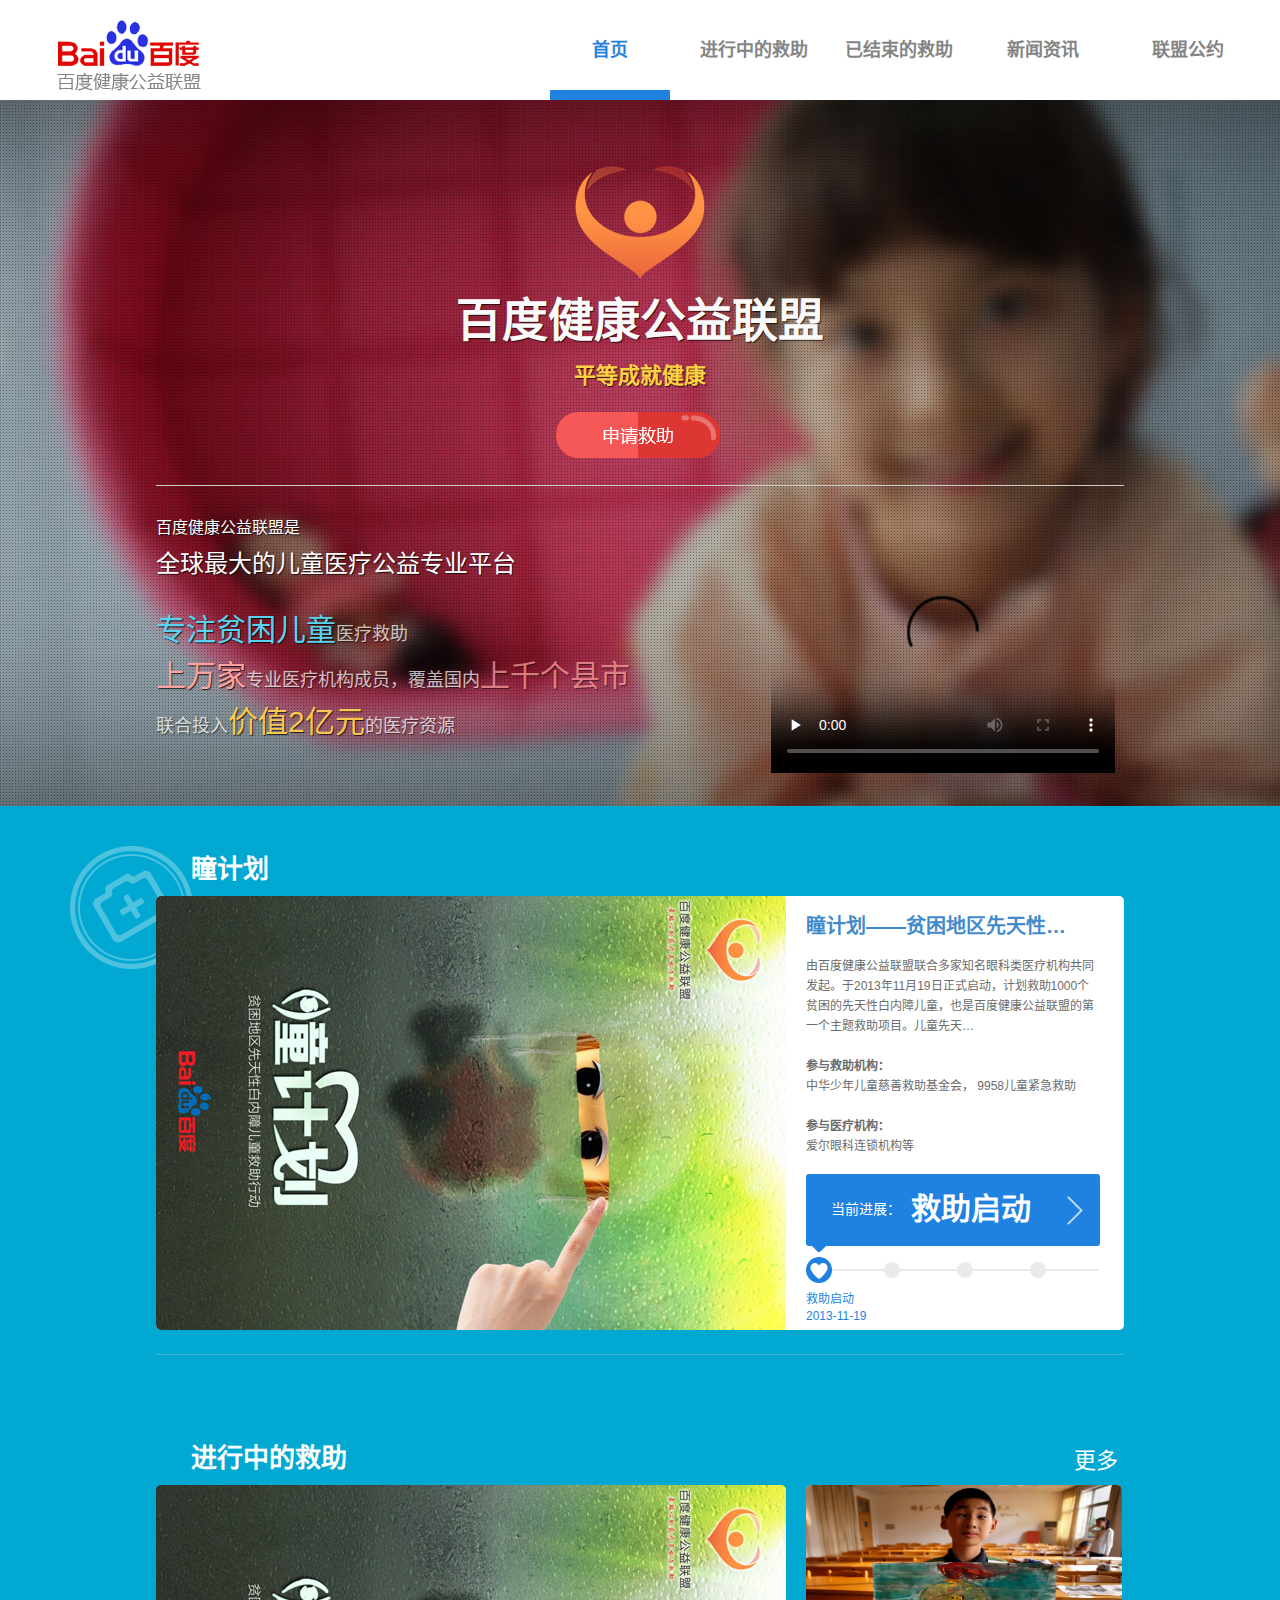
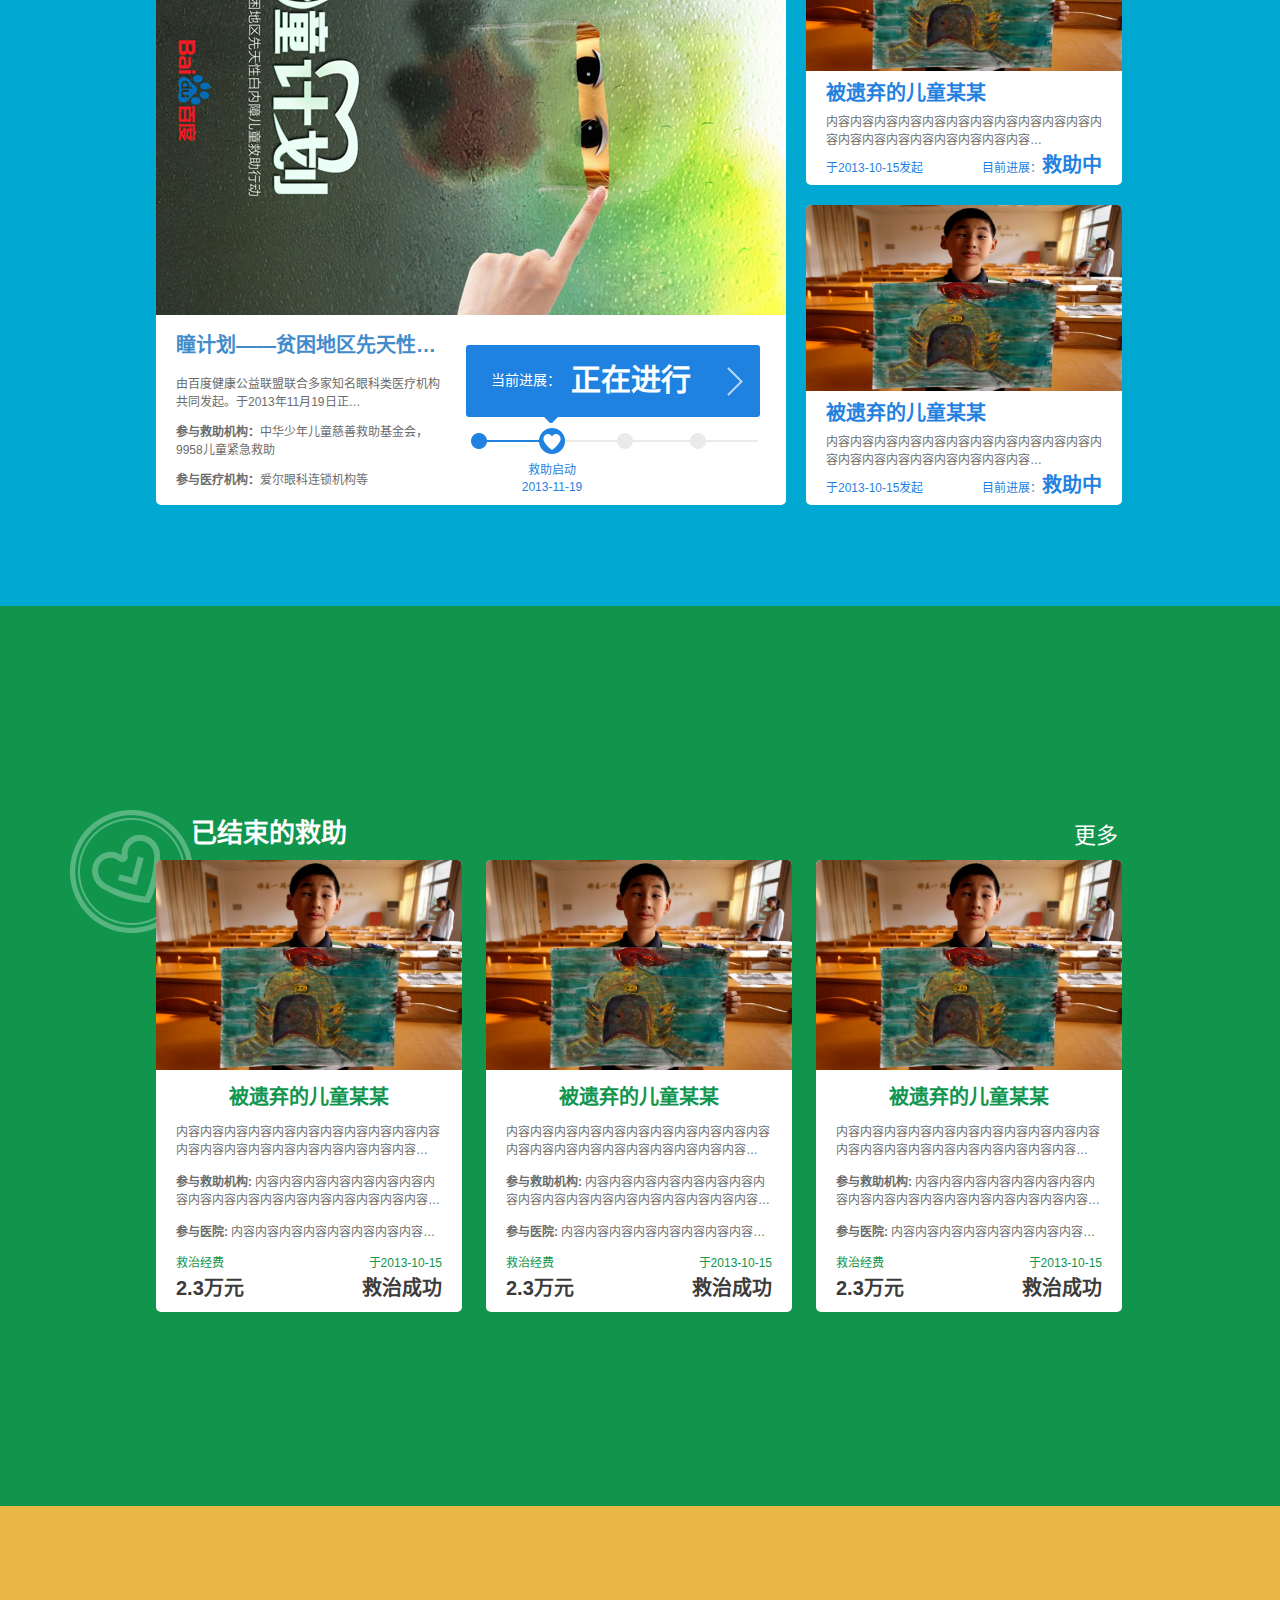
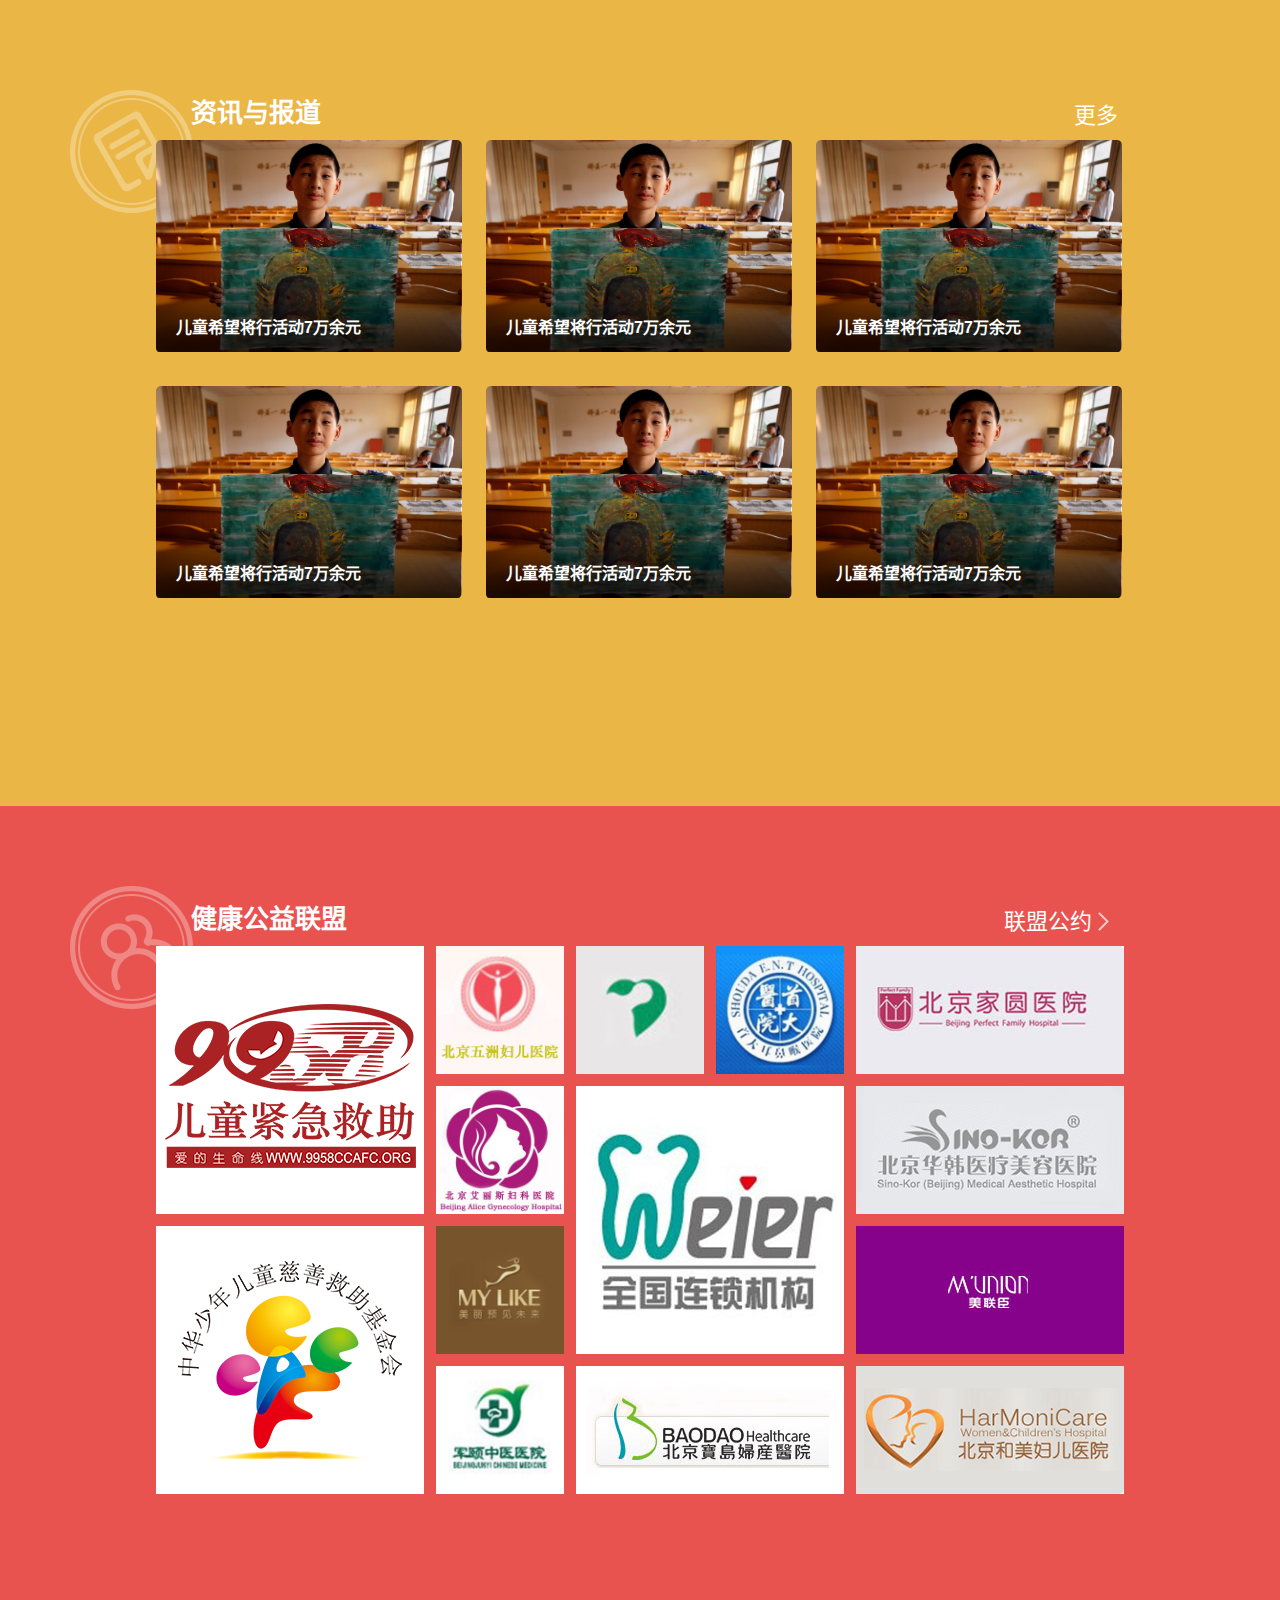
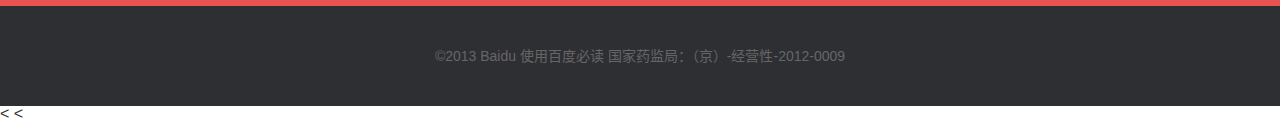
==== commit d684ccd3: "Design checked." ====
--- a/index.html
+++ b/index.html
@@ -64,9 +64,9 @@
         <div class="header" id="top">
             <ul>
                 <li class="active"><a href="/" class="active">首页</a></li>
-                <li><a href="/focus/">进行中的救助</a></li>
-                <li><a href="/focus/">已结束的救助</a></li>
-                <li><a href="/focus/">新闻资讯</a></li>
+                <li><a href="/focuslist/">进行中的救助</a></li>
+                <li><a href="/finishlist/">已结束的救助</a></li>
+                <li><a href="/infolist/">新闻资讯</a></li>
                 <li><a href="/union/">联盟公约</a></li>
             </ul>
         </div>
@@ -171,7 +171,7 @@
                 <hr>
 
                 <div class="title">
-                    <div class="title1">进行中的救助</div>
+                    <div class="title1">进行中的救助<a class="seemore" href="/focuslist/">更多</a></div>
                 </div>   
                 <div class="frame-left">
                     <div class="image"><a href="/focus/"><img src="/static/img/detail.jpg"></a></div>
@@ -221,6 +221,7 @@
             </div>
             <!-- frame/left -->
             <div class="frame-right">
+                <a href="/focus/">
                     <img src="/static/img/r_img2.jpg"></img>
                             <div class="f-tl">被遗弃的儿童某某</div>
                             <div class="f-desc">内容内容内容内容内容内容内容内容内容内容内容内容内容内容内容内容内容内容内容内容内容内容内容内容内容内容内容内容内容内容内容内容内容内容内容内容内容内容内容内容内容内容内容内容内容内容内容内容内容内容内容</div>
@@ -228,9 +229,11 @@
                                 <div class="g-left">于2013-10-15发起</div>
                                 <div class="g-right">目前进展：<span class="cl23">救助中</span></div>
                             </div>
+                </a>
             </div><!-- frame-right -->
 
             <div class="frame-right">
+                <a href="/focus/">
                     <img src="/static/img/r_img2.jpg"></img>
                             <div class="f-tl">被遗弃的儿童某某</div>
                             <div class="f-desc">内容内容内容内容内容内容内容内容内容内容内容内容内容内容内容内容内容内容内容内容内容内容内容内容内容内容内容内容内容内容内容内容内容内容内容内容内容内容内容内容内容内容内容内容内容内容内容内容内容内容内容</div>
@@ -238,6 +241,7 @@
                                 <div class="g-left">于2013-10-15发起</div>
                                 <div class="g-right">目前进展：<span class="cl23">救助中</span></div>
                             </div>
+                </a>
             </div><!-- frame-right -->
 
             </div>   
@@ -249,15 +253,16 @@
             <div class="container">
                 <div class="mid-container" id="fmc">
                     <div class="title">
-                        <div class="title1">已结束的救助</div>
+                        <div class="title1">已结束的救助<a class="seemore" href="/finishlist/">更多</a></div>
                     </div>   
                     <div class="frame">
                         <div class="fin">
+                            <a href="/finish/">
                             <img src="/static/img/r_img2.jpg"></img>
                             <div class="fin-tl">被遗弃的儿童某某</div>
                             <div class="fin-desc">内容内容内容内容内容内容内容内容内容内容内容内容内容内容内容内容内容内容内容内容内容内容内容内容内容内容内容内容内容内容内容内容内容内容内容内容内容内容内容内容内容内容内容内容内容内容内容内容内容内容内容</div>
-                            <div class="fin-org"><span class="cl7">参与救助机构:</span><span class="fc">内容内容内容内容内容内容内容内容内容内容内容内容内容内容内容内容内容内容内容内容内容内容内容内容内容内容内容内容内容内容内容内容内容内容内容内容内容内容内容内容内容内容内容内容内容内容内容内容内容内容内容</span></div>
-                            <div class="fin-hsptl"><span class="cl7">参与医院:</span><span class="fc">内容内容内容内容内容内容内容内容内容内容内容内容内容内容内容内容内容内容内容内容内容内容内容内容内容内容内容</span></div>
+                            <div class="fin-org"><span class="cl7">参与救助机构: </span><span class="fc">内容内容内容内容内容内容内容内容内容内容内容内容内容内容内容内容内容内容内容内容内容内容内容内容内容内容内容内容内容内容内容内容内容内容内容内容内容内容内容内容内容内容内容内容内容内容内容内容内容内容内容</span></div>
+                            <div class="fin-hsptl"><span class="cl7">参与医院: </span><span class="fc">内容内容内容内容内容内容内容内容内容内容内容内容内容内容内容内容内容内容内容内容内容内容内容内容内容内容内容</span></div>
                             <div class="fin-green">
                                 <div class="g-left">救治经费</div>
                                 <div class="g-right">于2013-10-15</div>
@@ -266,13 +271,16 @@
                                 <div class="b-left">2.3万元</div>
                                 <div class="b-right">救治成功</div>
                             </div>
+                            </a>
                         </div><!-- fin -->
+
                         <div class="fin">
+                            <a href="/finish/">
                             <img src="/static/img/r_img2.jpg"></img>
                             <div class="fin-tl">被遗弃的儿童某某</div>
                             <div class="fin-desc">内容内容内容内容内容内容内容内容内容内容内容内容内容内容内容内容内容内容内容内容内容内容内容内容内容内容内容内容内容内容内容内容内容内容内容内容内容内容内容内容内容内容内容内容内容内容内容内容内容内容内容</div>
-                            <div class="fin-org"><span class="cl7">参与救助机构:</span><span class="fc">内容内容内容内容内容内容内容内容内容内容内容内容内容内容内容内容内容内容内容内容内容内容内容内容内容内容内容内容内容内容内容内容内容内容内容内容内容内容内容内容内容内容内容内容内容内容内容内容内容内容内容</span></div>
-                            <div class="fin-hsptl"><span class="cl7">参与医院:</span><span class="fc">内容内容内容内容内容内容内容内容内容内容内容内容内容内容内容内容内容内容内容内容内容内容内容内容内容内容内容</span></div>
+                            <div class="fin-org"><span class="cl7">参与救助机构: </span><span class="fc">内容内容内容内容内容内容内容内容内容内容内容内容内容内容内容内容内容内容内容内容内容内容内容内容内容内容内容内容内容内容内容内容内容内容内容内容内容内容内容内容内容内容内容内容内容内容内容内容内容内容内容</span></div>
+                            <div class="fin-hsptl"><span class="cl7">参与医院: </span><span class="fc">内容内容内容内容内容内容内容内容内容内容内容内容内容内容内容内容内容内容内容内容内容内容内容内容内容内容内容</span></div>
                             <div class="fin-green">
                                 <div class="g-left">救治经费</div>
                                 <div class="g-right">于2013-10-15</div>
@@ -281,13 +289,16 @@
                                 <div class="b-left">2.3万元</div>
                                 <div class="b-right">救治成功</div>
                             </div>
+                            </a>
                         </div><!-- fin -->
+
                         <div class="fin lastfin">
+                            <a href="/finish/">
                             <img src="/static/img/r_img2.jpg"></img>
                             <div class="fin-tl">被遗弃的儿童某某</div>
                             <div class="fin-desc">内容内容内容内容内容内容内容内容内容内容内容内容内容内容内容内容内容内容内容内容内容内容内容内容内容内容内容内容内容内容内容内容内容内容内容内容内容内容内容内容内容内容内容内容内容内容内容内容内容内容内容</div>
-                            <div class="fin-org"><span class="cl7">参与救助机构:</span><span class="fc">内容内容内容内容内容内容内容内容内容内容内容内容内容内容内容内容内容内容内容内容内容内容内容内容内容内容内容内容内容内容内容内容内容内容内容内容内容内容内容内容内容内容内容内容内容内容内容内容内容内容内容</span></div>
-                            <div class="fin-hsptl"><span class="cl7">参与医院:</span><span class="fc">内容内容内容内容内容内容内容内容内容内容内容内容内容内容内容内容内容内容内容内容内容内容内容内容内容内容内容</span></div>
+                            <div class="fin-org"><span class="cl7">参与救助机构: </span><span class="fc">内容内容内容内容内容内容内容内容内容内容内容内容内容内容内容内容内容内容内容内容内容内容内容内容内容内容内容内容内容内容内容内容内容内容内容内容内容内容内容内容内容内容内容内容内容内容内容内容内容内容内容</span></div>
+                            <div class="fin-hsptl"><span class="cl7">参与医院: </span><span class="fc">内容内容内容内容内容内容内容内容内容内容内容内容内容内容内容内容内容内容内容内容内容内容内容内容内容内容内容</span></div>
                             <div class="fin-green">
                                 <div class="g-left">救治经费</div>
                                 <div class="g-right">于2013-10-15</div>
@@ -296,6 +307,7 @@
                                 <div class="b-left">2.3万元</div>
                                 <div class="b-right">救治成功</div>
                             </div>
+                            </a>
                         </div><!-- fin -->
                         
                     </div>
@@ -307,51 +319,52 @@
             <div class="container">
                 <div class="mid-container" id="fmc">
                     <div class="title">
-                        <div class="title1">资讯与报道</div>
+                        <div class="title1">资讯与报道<a class="seemore" href="/infolist/">更多</a></div>
                     </div>   
                     <div class="frame">
                         <div class="info">
-                            <a href="#">
+                            <a href="/info/">
                                 <img src="/static/img/r_img2.jpg"></img>
                                 <div class="info-tl">儿童希望将行活动7万余元</div>
                                 <div class="info-ct">中国红十字基金会是宜家国际性的中国红十字基金会是宜家国际性的中国红十字基金会是宜家国际性的中国红十字基金会是宜家国际性的中国红十字基金会是宜家国际性的中国红十字基金会是宜家国际性的中国红十字基金会是宜家国际性的中国红十字基金会是宜家国际性的中国红十字基金会是宜家国际性的</div>
                             </a>
                         </div>
                         <div class="info">
-                            <a href="#">
+                            <a href="/info/">
                                 <img src="/static/img/r_img2.jpg"></img>
                                 <div class="info-tl">儿童希望将行活动7万余元</div>
                                 <div class="info-ct">中国红十字基金会是宜家国际性的中国红十字基金会是宜家国际性的中国红十字基金会是宜家国际性的中国红十字基金会是宜家国际性的中国红十字基金会是宜家国际性的中国红十字基金会是宜家国际性的中国红十字基金会是宜家国际性的中国红十字基金会是宜家国际性的中国红十字基金会是宜家国际性的</div>
                             </a>
                         </div>
                         <div class="info lastinfo">
-                            <a href="#">
+                            <a href="/info/">
                                 <img src="/static/img/r_img2.jpg"></img>
                                 <div class="info-tl">儿童希望将行活动7万余元</div>
                                 <div class="info-ct">中国红十字基金会是宜家国际性的中国红十字基金会是宜家国际性的中国红十字基金会是宜家国际性的中国红十字基金会是宜家国际性的中国红十字基金会是宜家国际性的中国红十字基金会是宜家国际性的中国红十字基金会是宜家国际性的中国红十字基金会是宜家国际性的中国红十字基金会是宜家国际性的</div>
                             </a>
                         </div>
                         <div class="info">
-                            <a href="#">
+                            <a href="/info/">
                                 <img src="/static/img/r_img2.jpg"></img>
                                 <div class="info-tl">儿童希望将行活动7万余元</div>
                                 <div class="info-ct">中国红十字基金会是宜家国际性的中国红十字基金会是宜家国际性的中国红十字基金会是宜家国际性的中国红十字基金会是宜家国际性的中国红十字基金会是宜家国际性的中国红十字基金会是宜家国际性的中国红十字基金会是宜家国际性的中国红十字基金会是宜家国际性的中国红十字基金会是宜家国际性的</div>
                             </a>
                         </div>
                         <div class="info">
-                            <a href="#">
+                            <a href="/info/">
                                 <img src="/static/img/r_img2.jpg"></img>
                                 <div class="info-tl">儿童希望将行活动7万余元</div>
                                 <div class="info-ct">中国红十字基金会是宜家国际性的中国红十字基金会是宜家国际性的中国红十字基金会是宜家国际性的中国红十字基金会是宜家国际性的中国红十字基金会是宜家国际性的中国红十字基金会是宜家国际性的中国红十字基金会是宜家国际性的中国红十字基金会是宜家国际性的中国红十字基金会是宜家国际性的</div>
                             </a>
                         </div>
                         <div class="info lastinfo">
-                            <a href="#">
+                            <a href="/info/">
                                 <img src="/static/img/r_img2.jpg"></img>
                                 <div class="info-tl">儿童希望将行活动7万余元</div>
                                 <div class="info-ct">中国红十字基金会是宜家国际性的中国红十字基金会是宜家国际性的中国红十字基金会是宜家国际性的中国红十字基金会是宜家国际性的中国红十字基金会是宜家国际性的中国红十字基金会是宜家国际性的中国红十字基金会是宜家国际性的中国红十字基金会是宜家国际性的中国红十字基金会是宜家国际性的</div>
                             </a>
                         </div>
+                        
                     </div>
                 </div>   
             </div>
@@ -417,6 +430,7 @@
             <!-- 加入1*2 -->
             <img src="/static/img/c3.png"></img>
             <img src="/static/img/c7.png"></img>
+            <img src="/static/img/c11.png"></img>
         </div>
 
 
@@ -925,10 +939,10 @@
             }
 
             if(h_num>=$("#focus").offset().top+80-60){
-                $num=parseInt(h_num-($("#focus").offset().top)+60,10);
+                $num=parseInt(h_num-($("#focus").offset().top)+30,10);
                 $("#focus .container").css("background-position","70px "+$num +"px");
             }else{
-                $("#focus .container").css("background-position","70px 80px");
+                $("#focus .container").css("background-position","70px 40px");
             }
 
             // 滚动页面菜单随机激活
--- a/static/assets/css/style.css
+++ b/static/assets/css/style.css
@@ -73,13 +73,13 @@
 #focus .frame:before,#focus .frame:after{content:" ";display:table}
 #focus .frame:after{clear:both}
 #focus hr{height:0;border-bottom:solid 1px #42b7d4;margin:24px 0 70px}
-#focus .frame-left{float:left;width:630px;height:622px;border-radius:5px;margin-bottom:100px}#focus .frame-left:before,#focus .frame-left:after{content:" ";display:table}
+#focus .frame-left{float:left;width:630px;height:620px;border-radius:5px;margin-bottom:100px}#focus .frame-left:before,#focus .frame-left:after{content:" ";display:table}
 #focus .frame-left:after{clear:both}
-#focus .frame-left .image{width:630px;height:400px;overflow:hidden;border-top-left-radius:5px;border-top-right-radius:5px}
-#focus .frame-left .content{background-color:#fff;float:left;padding:20px;width:590px;height:182px;overflow:hidden;border-bottom-left-radius:5px;border-bottom-right-radius:5px}#focus .frame-left .content:before,#focus .frame-left .content:after{content:" ";display:table}
+#focus .frame-left .image{width:630px;height:430px;overflow:hidden;border-top-left-radius:5px;border-top-right-radius:5px}
+#focus .frame-left .content{background-color:#fff;float:left;padding:20px;width:590px;height:150px;overflow:hidden;border-bottom-left-radius:5px;border-bottom-right-radius:5px}#focus .frame-left .content:before,#focus .frame-left .content:after{content:" ";display:table}
 #focus .frame-left .content:after{clear:both}
 #focus .frame-left .content .content-text{float:left;width:270px}#focus .frame-left .content .content-text h3{font-size:20px;line-height:20px;margin-bottom:20px;font-weight:bold;color:#1f82e1}
-#focus .frame-left .content .content-text p{color:#6c6c6c;font-size:12px;line-height:20px}#focus .frame-left .content .content-text p.mr20{margin-top:20px}
+#focus .frame-left .content .content-text p{color:#6c6c6c;font-size:12px;line-height:18px}#focus .frame-left .content .content-text p.mr20{margin-top:12px}
 #focus .frame-left .content .content-text p .s{font-weight:bold}
 #focus .frame-left .content .content-text p .cc5{color:#f00}
 #focus .frame-left .content .status2{background-color:#fff;display:block;float:left;width:294px;padding:10px 0 0 20px}#focus .frame-left .content .status2 .tag2{width:100%;height:62px;background-color:#1f82e1;padding-top:10px;color:#fff;border-radius:3px}#focus .frame-left .content .status2 .tag2 a.taga2{background-color:clear}
@@ -87,7 +87,7 @@
 #focus .frame-left .content .status2 .tag2 .tgtext2 .p60{*display:inline}
 #focus .frame-left .content .status2 .tag2 .tgtext2l p{font-size:14px;margin:0 0 8px 25px;line-height:20px;color:#fff;overflow:hidden}#focus .frame-left .content .status2 .tag2 .tgtext2l p .f24{font-size:20px;font-weight:bold}
 #focus .frame-left .content .status2 .tag2 .tgtext1l p{font-size:14px;margin:15px 0 8px 25px;line-height:20px;color:#fff}#focus .frame-left .content .status2 .tag2 .tgtext1l p .f24{font-size:30px;font-weight:bold}
-#focus .frame-left .content .status2 .tag2 .next2{background:url("../img/next.png") 0 8px no-repeat;width:38px;height:50px;float:left}#focus .frame-left .content .status2 .tag2 .next2 a{width:25px;height:48px;display:block;cursor:pointer}
+#focus .frame-left .content .status2 .tag2 .next{background:url("../img/next.png") 0 8px no-repeat;width:38px;height:50px;float:left}#focus .frame-left .content .status2 .tag2 .next a{width:25px;height:48px;display:block;cursor:pointer}
 #focus .frame-left .content .status2 .tail2{width:100%;height:6px;margin-bottom:5px;background:url("../img/blue-tail.png") 85px 0 no-repeat}
 #focus .frame-left .content .status2 .line2{width:100%;height:26px;overflow:hidden}#focus .frame-left .content .status2 .line2 .stage3,#focus .frame-left .content .status2 .line2 .stage2{cursor:pointer;float:left;display:block;width:26px;height:26px;background-repeat:repeat-x;background-position:0 0}
 #focus .frame-left .content .status2 .line2 .stage3{background-image:url("../img/tu_01.png")}#focus .frame-left .content .status2 .line2 .stage3.active{background-image:url("../img/tu_03.png")}
@@ -102,19 +102,21 @@
 #focus .frame-left .content .status2 .segtext2 .seg-t2 p{margin-bottom:5px}
 #focus .frame-left .content .status2 .segtext2:before,#focus .frame-left .content .status2 .segtext2:after{content:" ";display:table}
 #focus .frame-left .content .status2 .segtext2:after{clear:both}
-#focus .frame-right{float:left;width:316px;height:302px;margin:0 0 20px 20px;color:#6c6c6c;background-color:#fff;font-size:12px;border-radius:5px}#focus .frame-right img{width:316px;height:160px;border-top-left-radius:5px;border-top-right-radius:5px;overflow:hidden}
-#focus .frame-right .f-tl{color:#1f82e1;font-size:20px;font-weight:bold;padding:15px 20px 16px 20px}
-#focus .frame-right .f-desc{line-height:20px;padding:0 20px 10px 20px;height:40px;overflow:hidden}#focus .frame-right .f-desc .cl7{font-weight:bold}
+#focus .frame-right{float:left;width:316px;height:300px;margin:0 0 20px 20px;color:#6c6c6c;background-color:#fff;font-size:12px;border-radius:5px}#focus .frame-right a,#focus .frame-right a:hover{text-decoration:none}
+#focus .frame-right img{width:316px;height:186px;border-top-left-radius:5px;border-top-right-radius:5px;overflow:hidden}
+#focus .frame-right .f-tl{color:#1f82e1;font-size:20px;font-weight:bold;padding:10px 20px 10px 20px}
+#focus .frame-right .f-desc{color:#6c6c6c;line-height:18px;padding:0 20px 2px 20px;height:40px;overflow:hidden}#focus .frame-right .f-desc .cl7{font-weight:bold}
 #focus .frame-right .f-green{line-height:20px;color:#1f82e1;padding:0 20px 5px 20px}#focus .frame-right .f-green:before,#focus .frame-right .f-green:after{content:" ";display:table}
 #focus .frame-right .f-green:after{clear:both}
-#focus .frame-right .f-green .g-left{float:left}
-#focus .frame-right .f-green .g-right{float:right}#focus .frame-right .f-green .g-right .cl23{font-size:20px;font-weight:bold}
+#focus .frame-right .f-green .g-left{height:20px;padding-top:3px;vertical-align:bottom;float:left}
+#focus .frame-right .f-green .g-right{height:23px;vertical-align:bottom;float:right}#focus .frame-right .f-green .g-right .cl23{font-size:20px;font-weight:bold}
 #finish{height:632px;background-color:#11954c}#finish .container{padding-top:80px;background:url("../img/finish-icon.png") 70px 80px no-repeat}
+#finish .frame a,#finish .frame a:hover{text-decoration:none}
 #finish .frame:before,#finish .frame:after{content:" ";display:table}
 #finish .frame:after{clear:both}
-#finish .frame .fin{float:left;width:306px;height:452px;margin-right:24px;color:#6c6c6c;background-color:#fff;font-size:12px;border-radius:5px}#finish .frame .fin img{width:306px;height:200px;border-top-left-radius:5px;border-top-right-radius:5px;overflow:hidden}
+#finish .frame .fin{float:left;width:306px;height:452px;margin-right:24px;color:#6c6c6c;background-color:#fff;font-size:12px;border-radius:5px}#finish .frame .fin img{width:306px;height:210px;border-top-left-radius:5px;border-top-right-radius:5px;overflow:hidden}
 #finish .frame .fin .fin-tl{color:#11954c;font-size:20px;font-weight:bold;text-align:center;padding:15px 20px 16px 20px}
-#finish .frame .fin .fin-desc,#finish .frame .fin .fin-org,#finish .frame .fin .fin-hsptl{line-height:20px;padding:0 20px 10px 20px;height:40px;overflow:hidden}#finish .frame .fin .fin-desc .cl7,#finish .frame .fin .fin-org .cl7,#finish .frame .fin .fin-hsptl .cl7{font-weight:bold}
+#finish .frame .fin .fin-desc,#finish .frame .fin .fin-org,#finish .frame .fin .fin-hsptl{color:#6c6c6c;line-height:18px;padding:0 20px 10px 20px;height:40px;overflow:hidden}#finish .frame .fin .fin-desc .cl7,#finish .frame .fin .fin-org .cl7,#finish .frame .fin .fin-hsptl .cl7{font-weight:bold}
 #finish .frame .fin .fin-hsptl{height:20px}
 #finish .frame .fin .fin-green{line-height:20px;color:#11954c;padding:0 20px 5px 20px}#finish .frame .fin .fin-green:before,#finish .frame .fin .fin-green:after{content:" ";display:table}
 #finish .frame .fin .fin-green:after{clear:both}
@@ -131,9 +133,10 @@
 #info .frame:before,#info .frame:after{content:" ";display:table}
 #info .frame:after{clear:both}
 #info .frame .info{width:306px;height:212px;margin-right:24px;margin-bottom:34px;float:left;border-radius:5px}#info .frame .info img{border-radius:5px;width:306px;height:212px;position:absolute;z-index:0}
-#info .frame .info .info-tl{position:absolute;z-index:10;font-size:16px;font-weight:bold;width:266px;height:12px;padding:180px 20px 20px 20px;color:#fff}
-#info .frame .info .info-ct{position:absolute;z-index:20;width:266px;height:172px;padding:20px;font-size:12px;line-height:18px;color:#fff}
+#info .frame .info .info-tl{position:absolute;z-index:20;font-size:16px;font-weight:bold;width:266px;height:12px;padding:180px 20px 20px 20px;color:#fff;background:url("../img/index-mask-b.png") 0 3px no-repeat}
+#info .frame .info .info-ct{position:absolute;z-index:10;width:266px;height:172px;padding:20px;font-size:12px;line-height:18px;color:#fff;background:url("../img/index-mask.png") 0 0 no-repeat}
 #info .frame .lastinfo{margin-right:0}
+a.seemore,a.seemore:hover{font-size:22px;font-weight:normal;color:#fff;text-decoration:none;float:right;width:50px;padding-top:5px;padding-left:26px;display:block}
 #union{background-color:#e8534f;height:800px}#union .container{padding-top:80px;background:url("../img/union-icon.png") 70px 80px no-repeat}
 #union .title1 a.seeall{background:url("../img/next2.png") 110px 0 no-repeat;font-size:22px;font-weight:normal;color:#fff;text-decoration:none;float:right;width:120px;height:50px;padding-top:5px;padding-left:26px;display:block}
 #union .face-frame{background-color:#fff;border-radius:5px;height:700px;background-color:#e8534f}#union .face-frame:before,#union .face-frame:after{content:" ";display:table}
@@ -235,7 +238,7 @@
 #page-finish .fcontainer .frame-left:after{clear:both}
 #page-finish .fcontainer .frame-left .title{font-size:24px;color:#000;font-weight:bold;padding-left:10px;margin-bottom:20px}
 #page-finish .fcontainer .frame-left div.image{display:block;float:left;width:630px;height:100%;overflow:hidden;margin-bottom:38px}#page-finish .fcontainer .frame-left div.image img{border:0;width:630px;height:400px;border-radius:5px}
-#page-finish .fcontainer .frame-left .content{display:block;float:left;padding:44px 30px;width:570px;border-radius:5px;background-color:#fff;margin-bottom:20px}#page-finish .fcontainer .frame-left .content table{width:570px}#page-finish .fcontainer .frame-left .content table td{font-size:14px;padding-top:20px;padding-right:5px;width:162px;line-height:18px}#page-finish .fcontainer .frame-left .content table td.td1{color:#999;text-align:right;width:112px}
+#page-finish .fcontainer .frame-left .content{display:block;float:left;padding:25px 30px 44px 30px;width:570px;border-radius:5px;background-color:#fff;margin-bottom:20px}#page-finish .fcontainer .frame-left .content table{width:570px}#page-finish .fcontainer .frame-left .content table td{font-size:14px;padding-top:20px;padding-right:5px;width:162px;line-height:18px}#page-finish .fcontainer .frame-left .content table td.td1{color:#999;text-align:right;width:112px}
 #page-finish .fcontainer .frame-left .content table td .cl54{color:#1f82e1;font-size:18px;font-weight:bold}
 #page-finish .fcontainer .frame-left .content table td .cl53{color:#f16453;font-size:18px;font-weight:bold}
 #page-finish .fcontainer .frame-left .share{float:left;height:30px;width:100%;margin-bottom:56px;color:#666}
@@ -249,20 +252,99 @@
 #page-finish .fcontainer .frame-right .sbstar:before,#page-finish .fcontainer .frame-right .sbstar:after{content:" ";display:table}
 #page-finish .fcontainer .frame-right .sbstar:after{clear:both}
 #page-finish .fcontainer .frame-right .sbstar .sbstar-one{float:left;width:128px;margin:5px;text-align:center;color:#000}#page-finish .fcontainer .frame-right .sbstar .sbstar-one img{width:128px;height:128px;margin-bottom:10px}
-#page-finish .fcontainer .frame-right .sbnews ul{padding-left:20px}#page-finish .fcontainer .frame-right .sbnews ul li{padding-top:5px}
-#page-finish .fcontainer .frame-right .slide{overflow:hidden}#page-finish .fcontainer .frame-right .slide ul li{width:260px;height:200px;overflow:hidden}
-#page-finish .fcontainer .frame-right .slide .proc{padding-left:50px;padding-top:30px}#page-finish .fcontainer .frame-right .slide .proc:before,#page-finish .fcontainer .frame-right .slide .proc:after{content:" ";display:table}
+#page-finish .fcontainer .frame-right .sbnews ul{padding-left:20px;padding-top:20px}#page-finish .fcontainer .frame-right .sbnews ul li{list-style-image:url("../img/li-finish.png");font-size:12px;line-height:12px;padding-bottom:14px}#page-finish .fcontainer .frame-right .sbnews ul li a,#page-finish .fcontainer .frame-right .sbnews ul li a:hover{text-decoration:none;color:#000}
+#page-finish .fcontainer .frame-right .slide{overflow:hidden}#page-finish .fcontainer .frame-right .slide ul li{width:260px;height:160px;overflow:hidden}
+#page-finish .fcontainer .frame-right .slide .proc{padding-left:50px;padding-top:6px;height:154px;background:url("../img/vl.png") 0 0 no-repeat}#page-finish .fcontainer .frame-right .slide .proc:before,#page-finish .fcontainer .frame-right .slide .proc:after{content:" ";display:table}
 #page-finish .fcontainer .frame-right .slide .proc:after{clear:both}
 #page-finish .fcontainer .frame-right .slide .proc .p-ttl{float:left;width:100px;font-size:16px;font-weight:bold}
 #page-finish .fcontainer .frame-right .slide .proc .p-date{font-size:10px;color:#de3633;float:right;margin-top:8px}
 #page-finish .fcontainer .frame-right .slide .proc p{float:left;color:#a7a7a7}
+#page-finish .fcontainer .frame-right .slide .proc-gray{background:url("../img/vl-g.png") 0 0 no-repeat}
+#page-finish .fcontainer .frame-right .slide .proc-active{background:url("../img/vl-cur.png") 0 0 no-repeat}
+#page-finish .fcontainer .frame-right .slide .proc-1{background:url("../img/vl-1.png") 0 0 no-repeat}
 #page-finish .fcontainer .frame-right .profile:before,#page-finish .fcontainer .frame-right .profile:after{content:" ";display:table}
 #page-finish .fcontainer .frame-right .profile:after{clear:both}
 #page-finish .fcontainer .frame-right .profile img{display:block;float:left;width:72px;height:72px;margin-right:20px}
 #page-finish .fcontainer .frame-right .profile .name{width:180px;float:left;font-size:20px;font-weight:bold;padding-top:10px;color:#000}
 #page-finish .fcontainer .frame-right .profile .word{width:180px;float:left;font-size:12px}
-#page-finish #floatreturn{width:60px;height:60px;background:url("../img/return.png") 0 0 no-repeat;display:block;position:fixed;float:left;top:999px;left:999px}#page-finish #floatreturn:hover{background:url("../img/return-hover.png") 0 0 no-repeat}
-#page-info{background-color:#f0f0f0;min-width:1280px}#page-info .fcontainer{margin-right:auto;margin-left:auto;padding-top:60px;width:962px}#page-info .fcontainer:before,#page-info .fcontainer:after{content:" ";display:table}
+.search-div{width:250px;height:30px;float:right}.search-div:before,.search-div:after{content:" ";display:table}
+.search-div:after{clear:both}
+.search-div #search-key{font-family:"Microsoft Yahei",'Arial';background:url("../img/search.png") 5px 5px no-repeat;border:0;padding:0;float:left;color:#808080;width:140px;height:28px;padding-left:30px;background-color:#fff;border-top:solid 1px #ccc;border-bottom:solid 1px #ccc;border-left:solid 1px #ccc}
+.search-div #search-btn{font-family:"Microsoft Yahei",'Arial';float:left;height:30px;border:0;width:70px;background-color:#1f82e1;color:#fff;text-align:center;cursor:pointer}
+.finish-list-nav,.focus-list-nav{float:right;margin-right:40px}.finish-list-nav:before,.focus-list-nav:before,.finish-list-nav:after,.focus-list-nav:after{content:" ";display:table}
+.finish-list-nav:after,.focus-list-nav:after{clear:both}
+.finish-list-nav .hnav-a,.focus-list-nav .hnav-a{text-align:center;width:14px;height:14px;font-size:14px;color:#6c6c6c;display:block;float:left;padding:6px;margin:2px;border:0;text-decoration:none;background:url("../img/hnav-a.png") 0 0 no-repeat}.finish-list-nav .hnav-a.active,.focus-list-nav .hnav-a.active{color:#fff;background:url("../img/bnav-active.png") 0 0 no-repeat}
+.finish-list-nav .hnav-a#hnav-prev,.focus-list-nav .hnav-a#hnav-prev{background:url("../img/hnav-a-prev.png") 0 0 no-repeat}.finish-list-nav .hnav-a#hnav-prev.inactive,.focus-list-nav .hnav-a#hnav-prev.inactive{background:url("../img/hnav-a-prev-i.png") 0 0 no-repeat}
+.finish-list-nav .hnav-a#hnav-next,.focus-list-nav .hnav-a#hnav-next{background:url("../img/hnav-a-next.png") 0 0 no-repeat}.finish-list-nav .hnav-a#hnav-next.inactive,.focus-list-nav .hnav-a#hnav-next.inactive{background:url("../img/hnav-a-next-i.png") 0 0 no-repeat}
+#page-finish-list{background-color:#f2f2f2;min-width:1280px}#page-finish-list .fcontainer{margin-right:auto;margin-left:auto;padding-top:60px;width:962px}#page-finish-list .fcontainer:before,#page-finish-list .fcontainer:after{content:" ";display:table}
+#page-finish-list .fcontainer:after{clear:both}
+#page-finish-list .fcontainer .sec-ctrl{width:962px;height:50px}#page-finish-list .fcontainer .sec-ctrl:before,#page-finish-list .fcontainer .sec-ctrl:after{content:" ";display:table}
+#page-finish-list .fcontainer .sec-ctrl:after{clear:both}
+#page-finish-list .fcontainer .sec-ctrl .filter-select{width:270px;float:left;font-weight:bold;color:#333}#page-finish-list .fcontainer .sec-ctrl .filter-select .filter-s{font-family:"Microsoft Yahei",'Arial';color:#808080;margin-left:10px;width:140px;height:28px;border:solid 1px #ccc}
+#page-finish-list .fcontainer .sec-content{width:962px}#page-finish-list .fcontainer .sec-content:before,#page-finish-list .fcontainer .sec-content:after{content:" ";display:table}
+#page-finish-list .fcontainer .sec-content:after{clear:both}
+#page-finish-list .fcontainer .sec-content .a-tile{float:left;width:300px;height:276px;margin:10px;color:#6c6c6c;background-color:#fff;font-size:12px;border-radius:5px;box-shadow:0 2px 5px rgba(0,0,0,0.15)}#page-finish-list .fcontainer .sec-content .a-tile:hover{box-shadow:0 2px 5px rgba(0,0,0,0.5)}
+#page-finish-list .fcontainer .sec-content .a-tile img{width:300px;height:150px;border-top-left-radius:5px;border-top-right-radius:5px;overflow:hidden}
+#page-finish-list .fcontainer .sec-content .a-tile .tile-tl{color:#000;font-size:18px;font-weight:bold;padding:12px 20px 16px 20px}
+#page-finish-list .fcontainer .sec-content .a-tile .tile-desc{line-height:18px;padding:0 20px 10px 20px;height:40px;overflow:hidden}
+#page-finish-list .fcontainer .sec-content .a-tile .tile-btm{line-height:20px;color:#000;padding:0 20px 5px 20px;font-weight:bold}#page-finish-list .fcontainer .sec-content .a-tile .tile-btm:before,#page-finish-list .fcontainer .sec-content .a-tile .tile-btm:after{content:" ";display:table}
+#page-finish-list .fcontainer .sec-content .a-tile .tile-btm:after{clear:both}
+#page-finish-list .fcontainer .sec-content .a-tile .tile-btm .g-left{float:left;height:20px;padding-top:3px;vertical-align:bottom}
+#page-finish-list .fcontainer .sec-content .a-tile .tile-btm .g-right{float:right;height:23px;vertical-align:bottom}#page-finish-list .fcontainer .sec-content .a-tile .tile-btm .g-right .cl23{font-size:20px;color:#1f82e1}
+#page-finish-list .fcontainer .sec-page{height:90px;width:962px}
+#page-focus-list{background-color:#f2f2f2;min-width:1280px}#page-focus-list .fcontainer{margin-right:auto;margin-left:auto;padding-top:60px;width:962px}#page-focus-list .fcontainer:before,#page-focus-list .fcontainer:after{content:" ";display:table}
+#page-focus-list .fcontainer:after{clear:both}
+#page-focus-list .fcontainer .secf-ca{width:962px;height:434px;overflow:hidden;margin-bottom:42px}#page-focus-list .fcontainer .secf-ca .slide{border-radius:5px}#page-focus-list .fcontainer .secf-ca .slide:before,#page-focus-list .fcontainer .secf-ca .slide:after{content:" ";display:table}
+#page-focus-list .fcontainer .secf-ca .slide:after{clear:both}
+#page-focus-list .fcontainer .secf-ca .slide img{width:962px;height:434px;border-radius:5px}
+#page-focus-list .fcontainer .secf-ca .slide .sl-info{padding:20px;width:922px;position:relative;top:-100px;z-index:5}#page-focus-list .fcontainer .secf-ca .slide .sl-info:before,#page-focus-list .fcontainer .secf-ca .slide .sl-info:after{content:" ";display:table}
+#page-focus-list .fcontainer .secf-ca .slide .sl-info:after{clear:both}
+#page-focus-list .fcontainer .secf-ca .slide .sl-info .date{float:left;width:600px;font-size:16px;font-weight:bold;color:#fff;line-height:20px;margin-bottom:10px}
+#page-focus-list .fcontainer .secf-ca .slide .sl-info .title{float:left;width:600px;font-size:26px;font-weight:bold;color:#fff;line-height:26px}#page-focus-list .fcontainer .secf-ca .slide .sl-info .title a{color:#fff;text-decoration:none}
+#page-focus-list .fcontainer .secf-ca .slide .sl-info .org{text-align:right;padding-top:12px;width:300px;float:right;font-size:14px;font-weight:bold;color:#fff}
+#page-focus-list .fcontainer .secf-content{width:962px}#page-focus-list .fcontainer .secf-content:before,#page-focus-list .fcontainer .secf-content:after{content:" ";display:table}
+#page-focus-list .fcontainer .secf-content:after{clear:both}
+#page-focus-list .fcontainer .secf-left{width:602px;margin-right:18px;float:left;border-right:solid 1px #d7d7d7;padding-right:7px}#page-focus-list .fcontainer .secf-left:before,#page-focus-list .fcontainer .secf-left:after{content:" ";display:table}
+#page-focus-list .fcontainer .secf-left:after{clear:both}
+#page-focus-list .fcontainer .secf-left .fl-title{padding-left:20px;margin-bottom:20px;height:30px}#page-focus-list .fcontainer .secf-left .fl-title:before,#page-focus-list .fcontainer .secf-left .fl-title:after{content:" ";display:table}
+#page-focus-list .fcontainer .secf-left .fl-title:after{clear:both}
+#page-focus-list .fcontainer .secf-left .fl-title .fl-title-text{float:left;width:150px;color:#000;font-size:26px;font-weight:bold}
+#page-focus-list .fcontainer .secf-left .fl-tile{float:left;width:281px;height:252px;margin:10px;color:#6c6c6c;background-color:#fff;font-size:12px;border-radius:5px;box-shadow:0 2px 5px rgba(0,0,0,0.15)}#page-focus-list .fcontainer .secf-left .fl-tile:hover{box-shadow:0 2px 5px rgba(0,0,0,0.5)}
+#page-focus-list .fcontainer .secf-left .fl-tile img{width:281px;height:138px;border-top-left-radius:5px;border-top-right-radius:5px;overflow:hidden}
+#page-focus-list .fcontainer .secf-left .fl-tile .tile-tl{color:#000;font-size:18px;font-weight:bold;padding:10px 20px 12px 20px}
+#page-focus-list .fcontainer .secf-left .fl-tile .tile-desc{line-height:16px;padding:0 20px 3px 20px;height:40px;overflow:hidden}
+#page-focus-list .fcontainer .secf-left .fl-tile .tile-btm{line-height:20px;color:#000;padding:0 20px 15px 20px;font-weight:bold}#page-focus-list .fcontainer .secf-left .fl-tile .tile-btm:before,#page-focus-list .fcontainer .secf-left .fl-tile .tile-btm:after{content:" ";display:table}
+#page-focus-list .fcontainer .secf-left .fl-tile .tile-btm:after{clear:both}
+#page-focus-list .fcontainer .secf-left .fl-tile .tile-btm .g-left{float:left;height:20px;padding-top:3px;vertical-align:bottom}
+#page-focus-list .fcontainer .secf-left .fl-tile .tile-btm .g-right{float:right;height:23px;vertical-align:bottom}#page-focus-list .fcontainer .secf-left .fl-tile .tile-btm .g-right .cl23{font-size:20px;color:#1f82e1}
+#page-focus-list .fcontainer .secf-right{width:330px;float:left}#page-focus-list .fcontainer .secf-right:before,#page-focus-list .fcontainer .secf-right:after{content:" ";display:table}
+#page-focus-list .fcontainer .secf-right:after{clear:both}
+#page-focus-list .fcontainer .secf-right .fl-title{padding-left:20px;margin-bottom:20px;height:30px}#page-focus-list .fcontainer .secf-right .fl-title:before,#page-focus-list .fcontainer .secf-right .fl-title:after{content:" ";display:table}
+#page-focus-list .fcontainer .secf-right .fl-title:after{clear:both}
+#page-focus-list .fcontainer .secf-right .fl-title .fl-title-text{float:left;width:150px;color:#000;font-size:26px;font-weight:bold}
+#page-focus-list .fcontainer .secf-right .flr-tile{float:left;width:330px;height:310px;margin:10px 0 10px 0;color:#6c6c6c;background-color:#fff;font-size:12px;border-radius:5px;box-shadow:0 2px 5px rgba(0,0,0,0.15)}#page-focus-list .fcontainer .secf-right .flr-tile:hover{box-shadow:0 2px 5px rgba(0,0,0,0.5)}
+#page-focus-list .fcontainer .secf-right .flr-tile img{width:330px;height:172px;border-top-left-radius:5px;border-top-right-radius:5px;overflow:hidden}
+#page-focus-list .fcontainer .secf-right .flr-tile .tile-tl{color:#000;font-size:18px;font-weight:bold;padding:12px 20px 20px 20px}
+#page-focus-list .fcontainer .secf-right .flr-tile .tile-desc{line-height:18px;padding:0 20px 15px 20px;height:40px;overflow:hidden}
+#page-focus-list .fcontainer .secf-right .flr-tile .tile-btm{line-height:20px;color:#000;padding:0 20px 5px 20px;font-weight:bold}#page-focus-list .fcontainer .secf-right .flr-tile .tile-btm:before,#page-focus-list .fcontainer .secf-right .flr-tile .tile-btm:after{content:" ";display:table}
+#page-focus-list .fcontainer .secf-right .flr-tile .tile-btm:after{clear:both}
+#page-focus-list .fcontainer .secf-right .flr-tile .tile-btm .g-left{float:left;height:20px;padding-top:3px;vertical-align:bottom}
+#page-focus-list .fcontainer .secf-right .flr-tile .tile-btm .g-right{float:right;height:23px;vertical-align:bottom}#page-focus-list .fcontainer .secf-right .flr-tile .tile-btm .g-right .cl23{font-size:20px;color:#1f82e1}
+#page-focus-list .fcontainer .secf-page{height:90px;width:962px}
+#page-focus-list .fcontainer #fl-nav{width:200px;float:none;margin:10px auto 20px auto}
+#floatreturn{width:60px;height:60px;background:url("../img/return.png") 0 0 no-repeat;display:block;position:fixed;float:left;top:999px;left:999px}#floatreturn:hover{background:url("../img/return-hover.png") 0 0 no-repeat}
+#page-info-list{background-color:#f2f2f2;min-width:1280px}#page-info-list .fcontainer{margin-right:auto;margin-left:auto;padding-top:60px;width:962px}#page-info-list .fcontainer:before,#page-info-list .fcontainer:after{content:" ";display:table}
+#page-info-list .fcontainer:after{clear:both}
+#page-info-list .fcontainer .seci-content{width:962px;padding-bottom:50px}#page-info-list .fcontainer .seci-content:before,#page-info-list .fcontainer .seci-content:after{content:" ";display:table}
+#page-info-list .fcontainer .seci-content:after{clear:both}
+#page-info-list .fcontainer .seci-content .seci-col{float:left;width:320px}#page-info-list .fcontainer .seci-content .seci-col:before,#page-info-list .fcontainer .seci-content .seci-col:after{content:" ";display:table}
+#page-info-list .fcontainer .seci-content .seci-col:after{clear:both}
+#page-info-list .fcontainer .seci-content .i-tile{float:left;width:300px;margin:10px;color:#6c6c6c;background-color:#fff;font-size:12px;border-radius:5px;box-shadow:0 2px 5px rgba(0,0,0,0.15)}#page-info-list .fcontainer .seci-content .i-tile:hover{box-shadow:0 2px 5px rgba(0,0,0,0.5)}
+#page-info-list .fcontainer .seci-content .i-tile img{width:300px;border-top-left-radius:5px;border-top-right-radius:5px;overflow:hidden}
+#page-info-list .fcontainer .seci-content .i-tile .tile-dt{padding:10px 20px}
+#page-info-list .fcontainer .seci-content .i-tile .tile-tl{color:#000;font-size:18px;font-weight:bold;padding:0 20px 10px 20px}
+#page-info-list .fcontainer .seci-content .i-tile .tile-desc{line-height:18px;padding:0 20px 5px 20px;height:40px;overflow:hidden}
+#page-info{background-color:#f0f0f0;min-width:1280px}#page-info .fcontainer{margin-right:auto;margin-left:auto;padding-top:60px;padding-bottom:50px;width:962px}#page-info .fcontainer:before,#page-info .fcontainer:after{content:" ";display:table}
 #page-info .fcontainer:after{clear:both}
 #page-info .fcontainer .frame-left{width:630px;margin-bottom:22px;margin-right:15px;float:left}#page-info .fcontainer .frame-left .title{font-size:26px;color:#000;font-weight:bold;padding-left:10px;margin-bottom:20px}
 #page-info .fcontainer .frame-left h5{display:block;margin-top:20px;font-size:18px;font-weight:bold;margin-bottom:10px}
